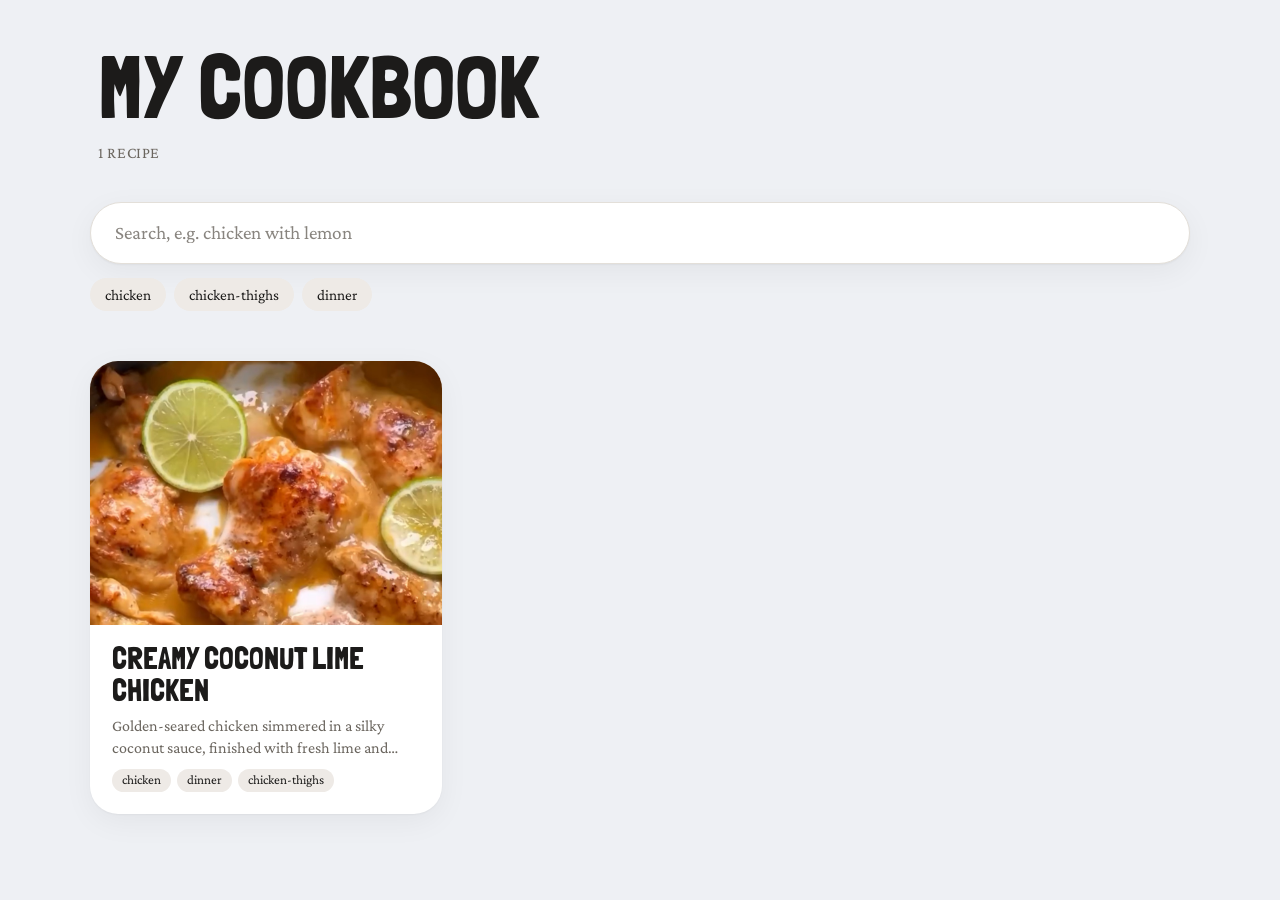
==== site/index.html @ effd90cf "First recipes" ====
<!doctype html>
<html lang="en">
<head>
<meta charset="utf-8">
<meta name="viewport" content="width=device-width, initial-scale=1">
<title>My Cookbook</title>
<meta name="description" content="Our collection of recipes">
<link rel="preconnect" href="https://fonts.googleapis.com">
<link rel="preconnect" href="https://fonts.gstatic.com" crossorigin>
<link href="https://fonts.googleapis.com/css2?family=Crimson+Pro:ital,wght@0,400;0,500;0,600;1,400&family=Londrina+Solid&display=swap" rel="stylesheet">
<style>
/* ---------- Tokens ---------- */
:root {
  --bg: #eef0f4;
  --card: #ffffff;
  --ink: #1c1b1a;
  --muted: #6b665f;
  --panel: #eeeae6;
  --line: #1c1b1a;
  --soft-line: #e3dfd9;
  --accent: #4f6b35;
  --accent-ink: #ffffff;
  --shadow: 0 1px 2px rgba(20, 20, 20, 0.04), 0 8px 30px rgba(20, 20, 20, 0.05);
  --display: "Londrina Solid", "Arial Narrow", Impact, sans-serif;
  --serif: "Crimson Pro", Georgia, "Times New Roman", serif;
}

@media (prefers-color-scheme: dark) {
  :root:not([data-theme="light"]) {
    --bg: #131415;
    --card: #1c1d1f;
    --ink: #efece7;
    --muted: #a39d94;
    --panel: #282623;
    --line: #efece7;
    --soft-line: #34322f;
    --accent: #9dbb7a;
    --accent-ink: #14160f;
    --shadow: 0 1px 2px rgba(0, 0, 0, 0.3), 0 8px 30px rgba(0, 0, 0, 0.25);
    color-scheme: dark;
  }
}

:root[data-theme="dark"] {
  --bg: #131415;
  --card: #1c1d1f;
  --ink: #efece7;
  --muted: #a39d94;
  --panel: #282623;
  --line: #efece7;
  --soft-line: #34322f;
  --accent: #9dbb7a;
  --accent-ink: #14160f;
  --shadow: 0 1px 2px rgba(0, 0, 0, 0.3), 0 8px 30px rgba(0, 0, 0, 0.25);
  color-scheme: dark;
}

/* ---------- Base ---------- */
*, *::before, *::after { box-sizing: border-box; }

html { -webkit-text-size-adjust: 100%; }

body {
  margin: 0;
  background: var(--bg);
  color: var(--ink);
  font-family: var(--serif);
  font-size: 1.125rem;
  line-height: 1.55;
  padding: 16px;
}

img { display: block; max-width: 100%; }
a { color: inherit; }
h1, h2, h3, p, ul, ol, figure { margin: 0; }
ul, ol { padding: 0; list-style: none; }

.wrap { max-width: 1100px; margin: 0 auto; }

.topnav {
  max-width: 1100px;
  margin: 0 auto 14px;
  padding: 0 4px;
  font-size: 1rem;
}
.topnav a {
  text-decoration: none;
  color: var(--muted);
  letter-spacing: 0.04em;
  text-transform: uppercase;
  font-size: 0.85rem;
}
.topnav a:hover { color: var(--ink); }

/* ---------- Recipe sheet ---------- */
.sheet {
  max-width: 1100px;
  margin: 0 auto;
  background: var(--card);
  border-radius: 36px;
  box-shadow: var(--shadow);
  padding: 44px 48px 52px;
}

.sheet-head {
  display: flex;
  justify-content: space-between;
  align-items: flex-start;
  gap: 24px 40px;
  margin-bottom: 34px;
}

.sheet-head h1 {
  font-family: var(--display);
  font-weight: 400;
  font-size: clamp(2.6rem, 7vw, 4.6rem);
  line-height: 0.98;
  text-transform: uppercase;
  letter-spacing: 0.01em;
  overflow-wrap: anywhere;
}

.sub {
  margin-top: 14px;
  max-width: 38em;
  text-transform: uppercase;
  letter-spacing: 0.03em;
  font-size: 1rem;
  line-height: 1.4;
}

.meta {
  display: flex;
  flex-direction: column;
  gap: 14px;
  padding-top: 8px;
  flex: none;
}
.meta li {
  display: flex;
  align-items: center;
  gap: 12px;
  font-size: 1.25rem;
  white-space: nowrap;
}
.meta svg { width: 30px; height: 30px; flex: none; }

.hero {
  border-radius: 28px;
  overflow: hidden;
  aspect-ratio: 16 / 9;
  background: var(--panel);
  margin-bottom: 38px;
}
.hero img { width: 100%; height: 100%; object-fit: cover; }

.cols {
  display: grid;
  grid-template-columns: minmax(0, 0.8fr) minmax(0, 1.2fr);
  gap: 0;
  align-items: stretch;
}

.ingredients {
  background: var(--panel);
  border-radius: 28px;
  padding: 30px 34px 34px;
  align-self: start;
}

.ingredients h2,
.directions h2 {
  font-family: var(--serif);
  font-weight: 500;
  font-size: 2rem;
  letter-spacing: 0.02em;
  text-transform: uppercase;
  text-align: center;
  margin-bottom: 22px;
}

.ingredients h3 {
  font-size: 0.95rem;
  letter-spacing: 0.08em;
  text-transform: uppercase;
  color: var(--muted);
  margin: 20px 0 8px;
}

.ingredients li {
  padding: 5px 0;
  font-size: 1.15rem;
  line-height: 1.4;
}

.directions {
  border-left: 1.5px solid var(--line);
  margin-left: 40px;
  padding: 30px 0 0 40px;
}

.directions ol {
  counter-reset: step;
  display: grid;
  gap: 12px;
}
.directions li {
  counter-increment: step;
  display: grid;
  grid-template-columns: 1.6em 1fr;
  font-size: 1.15rem;
  line-height: 1.6;
}
.directions li::before {
  content: counter(step) ".";
  font-variant-numeric: tabular-nums;
}

.notes {
  margin-top: 40px;
  padding-top: 26px;
  border-top: 1px solid var(--soft-line);
}
.notes h2 {
  font-size: 1rem;
  letter-spacing: 0.08em;
  text-transform: uppercase;
  color: var(--muted);
  margin-bottom: 8px;
  font-weight: 500;
}
.notes p + p { margin-top: 10px; }

.credit {
  margin-top: 34px;
  font-size: 0.95rem;
  color: var(--muted);
  font-style: italic;
}

/* ---------- Listing page ---------- */
.masthead { padding: 28px 8px 10px; }
.masthead h1 {
  font-family: var(--display);
  font-weight: 400;
  text-transform: uppercase;
  font-size: clamp(3rem, 9vw, 5.6rem);
  line-height: 0.95;
}
.masthead p {
  margin-top: 12px;
  text-transform: uppercase;
  letter-spacing: 0.04em;
  font-size: 1rem;
  color: var(--muted);
}

.searchbar { margin: 26px 0 14px; }
.searchbar input {
  width: 100%;
  font: inherit;
  font-size: 1.2rem;
  color: var(--ink);
  background: var(--card);
  border: 1.5px solid var(--soft-line);
  border-radius: 999px;
  padding: 15px 24px;
  box-shadow: var(--shadow);
  outline: none;
  -webkit-appearance: none;
  appearance: none;
}
.searchbar input::placeholder { color: var(--muted); opacity: 0.8; }
.searchbar input:focus { border-color: var(--accent); }

.tags { display: flex; flex-wrap: wrap; gap: 8px; margin: 0 0 8px; }
.tags button {
  font: inherit;
  font-size: 0.95rem;
  color: var(--ink);
  background: var(--panel);
  border: 1.5px solid transparent;
  border-radius: 999px;
  padding: 4px 14px;
  cursor: pointer;
}
.tags button[aria-pressed="true"] {
  background: var(--accent);
  color: var(--accent-ink);
}
.tags button:focus-visible { outline: 2px solid var(--accent); outline-offset: 2px; }

.status {
  min-height: 1.6em;
  margin: 10px 4px 14px;
  font-size: 1rem;
  color: var(--muted);
}

.grid {
  display: grid;
  grid-template-columns: repeat(auto-fill, minmax(260px, 1fr));
  gap: 22px;
}

.card {
  background: var(--card);
  border-radius: 28px;
  overflow: hidden;
  box-shadow: var(--shadow);
}
.card[hidden] { display: none; }
.card a {
  display: flex;
  flex-direction: column;
  height: 100%;
  text-decoration: none;
}
.card .thumb {
  aspect-ratio: 4 / 3;
  background: var(--panel);
  overflow: hidden;
  display: grid;
  place-items: center;
}
.card .thumb img { width: 100%; height: 100%; object-fit: cover; transition: transform 0.4s ease; }
.card a:hover .thumb img { transform: scale(1.03); }
.card .thumb .initial {
  font-family: var(--display);
  font-size: 4.5rem;
  color: var(--muted);
  opacity: 0.55;
}
.card .body { padding: 18px 22px 22px; }
.card h2 {
  font-family: var(--display);
  font-weight: 400;
  font-size: 1.9rem;
  line-height: 1.05;
  text-transform: uppercase;
}
.card .desc {
  margin-top: 8px;
  font-size: 1rem;
  line-height: 1.4;
  color: var(--muted);
  display: -webkit-box;
  -webkit-line-clamp: 2;
  -webkit-box-orient: vertical;
  overflow: hidden;
}
.card .facts {
  margin-top: 12px;
  display: flex;
  flex-wrap: wrap;
  gap: 4px 14px;
  font-size: 0.95rem;
}
.card .chips { margin-top: 10px; display: flex; flex-wrap: wrap; gap: 6px; }
.card .chips span {
  font-size: 0.82rem;
  background: var(--panel);
  border-radius: 999px;
  padding: 1px 10px;
}

.empty {
  text-align: center;
  color: var(--muted);
  padding: 50px 10px;
}
.empty[hidden] { display: none; }

footer.site {
  max-width: 1100px;
  margin: 36px auto 8px;
  text-align: center;
  font-size: 0.9rem;
  color: var(--muted);
}

/* ---------- Small screens ---------- */
@media (max-width: 760px) {
  body { padding: 16px; font-size: 1.06rem; }
  .sheet { border-radius: 28px; padding: 26px 20px 34px; }
  .sheet-head { flex-direction: column; gap: 18px; margin-bottom: 24px; }
  .meta { flex-direction: row; flex-wrap: wrap; gap: 8px 22px; padding-top: 0; }
  .meta li { font-size: 1.1rem; }
  .meta svg { width: 26px; height: 26px; }
  .hero { aspect-ratio: 4 / 3; border-radius: 22px; margin-bottom: 26px; }
  .cols { grid-template-columns: 1fr; gap: 30px; }
  .ingredients { border-radius: 22px; padding: 24px 22px 26px; }
  .directions { border-left: 0; margin-left: 0; padding: 0; }
  .ingredients h2, .directions h2 { font-size: 1.7rem; }
}

/* ---------- Print ---------- */
@media print {
  body { background: #fff; padding: 0; color: #000; }
  .topnav, footer.site { display: none; }
  .sheet { box-shadow: none; border-radius: 0; padding: 0; background: #fff; }
  .hero { aspect-ratio: 16 / 7; }
  .ingredients { background: #f1eeea; }
}

</style>
</head>
<body>
<div class="wrap" id="listview">
  <header class="masthead">
    <h1>My Cookbook</h1>
    <p>1 recipe</p>
  </header>
  <div class="searchbar">
    <input id="q" type="search" placeholder="Search, e.g. chicken with lemon" aria-label="Search recipes" autocomplete="off" enterkeyhint="search">
  </div>
  <div id="tags" class="tags" aria-label="Filter by tag"><button type="button" data-tag="chicken" aria-pressed="false">chicken</button><button type="button" data-tag="chicken-thighs" aria-pressed="false">chicken-thighs</button><button type="button" data-tag="dinner" aria-pressed="false">dinner</button></div>
  <p id="status" class="status" role="status" aria-live="polite"></p>
  <div id="grid" class="grid">
    <article class="card" data-slug="creamy-coconut-lime-chicken"><a href="recipes/creamy-coconut-lime-chicken.html"><div class="thumb"><img src="images/creamy-coconut-lime-chicken.jpg" alt="" loading="lazy" decoding="async"></div><div class="body"><h2>Creamy Coconut Lime Chicken</h2><p class="desc">Golden-seared chicken simmered in a silky coconut sauce, finished with fresh lime and coriander.</p><div class="chips"><span>chicken</span><span>dinner</span><span>chicken-thighs</span></div></div></a></article>
  </div>
  <p id="empty" class="empty" hidden>No recipe matches that search. Try fewer words.</p>
</div>

<script type="application/json" id="recipe-data">[{"slug": "creamy-coconut-lime-chicken", "title": "Creamy Coconut Lime Chicken", "description": "Golden-seared chicken simmered in a silky coconut sauce, finished with fresh lime and coriander.", "tags": ["chicken", "dinner", "chicken-thighs"], "ingredients": ["6–8 chicken thighs, or 4–5 breasts", "Paprika", "1 large shallot", "1 green chilli", "1 tbsp minced garlic", "1 tbsp minced ginger", "200 ml chicken stock", "400 ml coconut milk", "160 ml coconut cream", "1 tbsp dark soy sauce", "1 tbsp fish sauce", "Coriander", "Lime, zest and juice", "Olive oil, 1–2 tbsp", "Salt and pepper"], "steps": ["Heat 1–2 tbsp olive oil in a large pan. Add the chicken and season with salt, pepper and paprika. Cook on both sides until golden, then remove.", "Add the shallot and chilli and cook for 3–5 minutes over low heat. Stir through the ginger, garlic and lime zest and heat for 1–2 minutes.", "Pour in the stock, coconut milk and coconut cream. Keep a little cream back to top the chicken at the end.", "Mix in the soy sauce, return the chicken to the pan, cover and cook for 10–15 minutes over low heat, until the chicken is cooked through and the sauce has thickened.", "Serve with the fish sauce, lime juice, dollops of coconut cream, coriander and lime slices."]}]</script>
<script>
/* Cookbook search: understands plain sentences such as
   "I want to make a chicken recipe which has lemon".
   Filler words are dropped, the remaining words must all match
   (title, tags, ingredients or method). Words after "without / no / not"
   are excluded. Works the same for typed or spoken text. */
(function () {
  var data = JSON.parse(document.getElementById("recipe-data").textContent);
  var input = document.getElementById("q");
  var statusEl = document.getElementById("status");
  var grid = document.getElementById("grid");
  var emptyEl = document.getElementById("empty");
  var tagBox = document.getElementById("tags");

  var STOP = new Set((
    "a an the i me my we our you your want wanna need needs would like love " +
    "to make making made cook cooking cooked prepare preparing recipe recipes " +
    "dish dishes meal something anything any some that which who whose has have " +
    "having had contains containing contain using use uses include includes " +
    "including in on of for is are be it its this please can could show find " +
    "give let lets tonight today tell about what how"
  ).split(" "));
  var NEG = new Set(["without", "no", "not", "except", "excluding", "minus"]);
  var NEG_END = new Set(["with", "and", "but", "plus", "also"]);

  function norm(s) {
    return String(s)
      .toLowerCase()
      .normalize("NFD")
      .replace(/[̀-ͯ]/g, "")
      .replace(/[^\p{L}\p{N}\s]/gu, " ");
  }
  function words(s) {
    return norm(s).split(/\s+/).filter(Boolean);
  }
  function variants(t) {
    var v = [t];
    if (t.length > 3 && t.slice(-1) === "s") v.push(t.slice(0, -1));
    if (t.length > 4 && t.slice(-2) === "es") v.push(t.slice(0, -2));
    if (t.length > 4 && t.slice(-3) === "ies") v.push(t.slice(0, -3) + "y");
    return v;
  }

  // Pre-compute searchable words per recipe, grouped by importance.
  data.forEach(function (r) {
    r._f = [
      { w: 3, words: words(r.title + " " + r.tags.join(" ")) },
      { w: 2, words: words(r.ingredients.join(" ")) },
      { w: 1, words: words(r.description + " " + r.steps.join(" ")) },
    ];
  });

  function weightFor(r, token) {
    var vs = variants(token);
    var best = 0;
    r._f.forEach(function (f) {
      if (best >= f.w) return;
      for (var i = 0; i < f.words.length; i++) {
        for (var j = 0; j < vs.length; j++) {
          if (f.words[i].indexOf(vs[j]) === 0) { best = f.w; return; }
        }
      }
    });
    return best;
  }

  function parse(text) {
    var pos = [], neg = [], negating = false;
    words(text).forEach(function (t) {
      if (NEG.has(t)) { negating = true; return; }
      if (NEG_END.has(t)) { negating = false; return; }
      if (STOP.has(t) || t.length < 2) return;
      (negating ? neg : pos).push(t);
    });
    return { pos: pos, neg: neg };
  }

  var cards = {};
  Array.prototype.forEach.call(grid.children, function (el) {
    cards[el.getAttribute("data-slug")] = el;
  });

  var activeTags = [];

  function show(list) {
    var shown = {};
    list.forEach(function (r) {
      shown[r.slug] = true;
      cards[r.slug].hidden = false;
      grid.appendChild(cards[r.slug]);
    });
    data.forEach(function (r) {
      if (!shown[r.slug]) cards[r.slug].hidden = true;
    });
    emptyEl.hidden = list.length > 0;
  }

  function byTitle(a, b) { return a.title.localeCompare(b.title); }

  function run() {
    var q = parse(input.value);
    var pool = data.filter(function (r) {
      return activeTags.every(function (t) { return r.tags.indexOf(t) !== -1; });
    });

    if (!q.pos.length && !q.neg.length) {
      show(pool.slice().sort(byTitle));
      statusEl.textContent = activeTags.length
        ? pool.length + (pool.length === 1 ? " recipe" : " recipes")
        : "";
      return;
    }

    var scored = pool.map(function (r) {
      var matched = 0, score = 0;
      q.pos.forEach(function (t) {
        var w = weightFor(r, t);
        if (w) { matched++; score += w; }
      });
      var blocked = q.neg.some(function (t) { return weightFor(r, t) > 0; });
      return { r: r, matched: matched, score: score, blocked: blocked };
    }).filter(function (s) { return !s.blocked; });

    var label = q.pos.join(" + ") + (q.neg.length ? " (without " + q.neg.join(", ") + ")" : "");
    var full = scored.filter(function (s) { return s.matched === q.pos.length; });

    if (full.length || !q.pos.length) {
      full.sort(function (a, b) { return b.score - a.score || byTitle(a.r, b.r); });
      show(full.map(function (s) { return s.r; }));
      statusEl.textContent = full.length
        ? full.length + (full.length === 1 ? " recipe" : " recipes") + " with " + label
        : "";
      return;
    }

    var partial = scored.filter(function (s) { return s.matched > 0; });
    partial.sort(function (a, b) { return b.matched - a.matched || b.score - a.score || byTitle(a.r, b.r); });
    show(partial.map(function (s) { return s.r; }));
    statusEl.textContent = partial.length
      ? "Nothing has all of " + label + ". Closest matches:"
      : "";
  }

  // Tag chips
  tagBox.addEventListener("click", function (e) {
    var b = e.target.closest("button");
    if (!b) return;
    var t = b.getAttribute("data-tag");
    var i = activeTags.indexOf(t);
    if (i === -1) activeTags.push(t); else activeTags.splice(i, 1);
    b.setAttribute("aria-pressed", i === -1 ? "true" : "false");
    run();
  });

  input.addEventListener("input", run);

  // ?q=chicken+lemon opens the page with a search already applied
  // (handy later for voice assistants or shortcuts).
  try {
    var preset = new URLSearchParams(location.search).get("q");
    if (preset) input.value = preset;
  } catch (err) { /* ignore */ }
  run();
})();

</script>
</body>
</html>
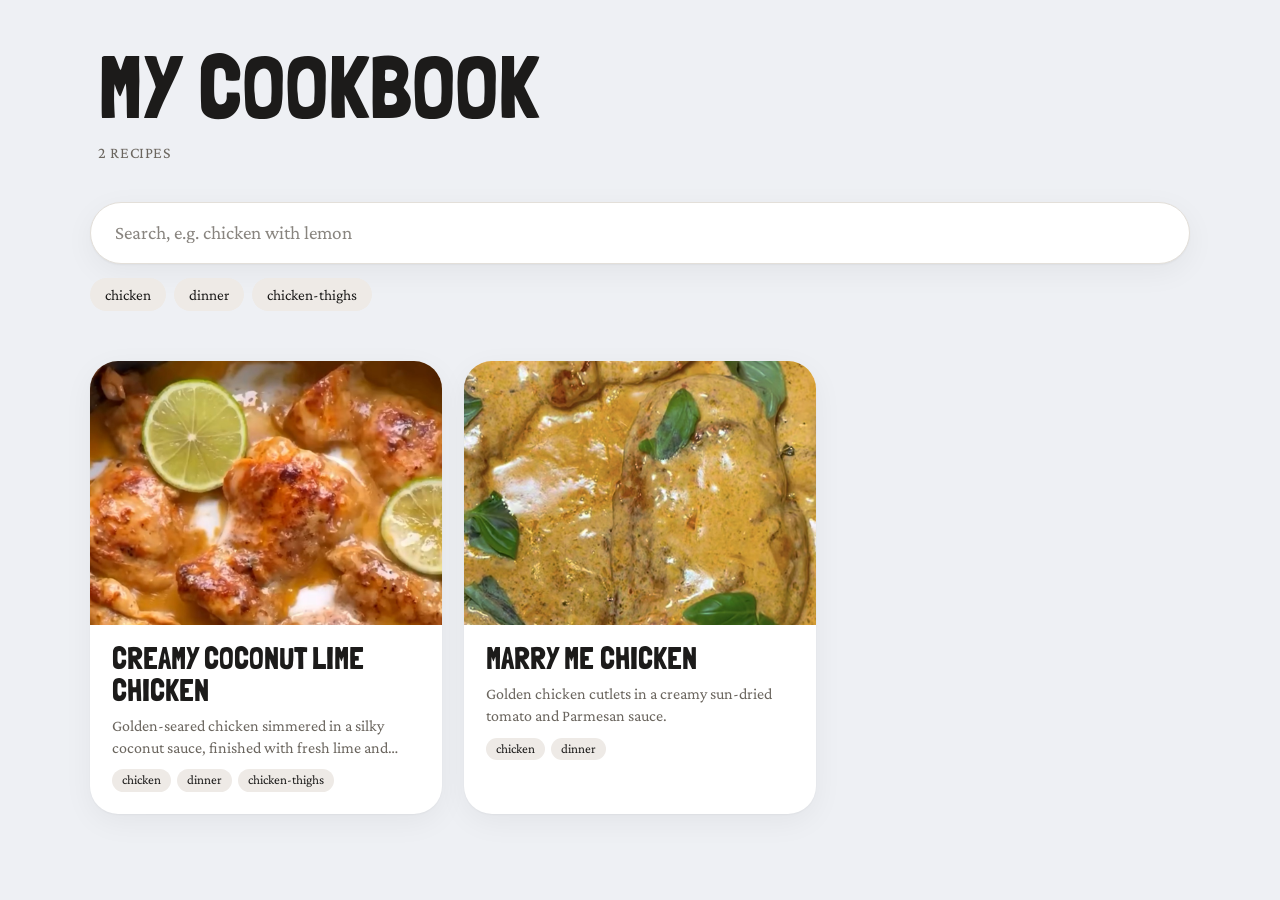
==== commit 1b025673: "Add Marry Me chicken" ====
--- a/site/index.html
+++ b/site/index.html
@@ -409,20 +409,20 @@
 <div class="wrap" id="listview">
   <header class="masthead">
     <h1>My Cookbook</h1>
-    <p>1 recipe</p>
+    <p>2 recipes</p>
   </header>
   <div class="searchbar">
     <input id="q" type="search" placeholder="Search, e.g. chicken with lemon" aria-label="Search recipes" autocomplete="off" enterkeyhint="search">
   </div>
-  <div id="tags" class="tags" aria-label="Filter by tag"><button type="button" data-tag="chicken" aria-pressed="false">chicken</button><button type="button" data-tag="chicken-thighs" aria-pressed="false">chicken-thighs</button><button type="button" data-tag="dinner" aria-pressed="false">dinner</button></div>
+  <div id="tags" class="tags" aria-label="Filter by tag"><button type="button" data-tag="chicken" aria-pressed="false">chicken</button><button type="button" data-tag="dinner" aria-pressed="false">dinner</button><button type="button" data-tag="chicken-thighs" aria-pressed="false">chicken-thighs</button></div>
   <p id="status" class="status" role="status" aria-live="polite"></p>
   <div id="grid" class="grid">
-    <article class="card" data-slug="creamy-coconut-lime-chicken"><a href="recipes/creamy-coconut-lime-chicken.html"><div class="thumb"><img src="images/creamy-coconut-lime-chicken.jpg" alt="" loading="lazy" decoding="async"></div><div class="body"><h2>Creamy Coconut Lime Chicken</h2><p class="desc">Golden-seared chicken simmered in a silky coconut sauce, finished with fresh lime and coriander.</p><div class="chips"><span>chicken</span><span>dinner</span><span>chicken-thighs</span></div></div></a></article>
+    <article class="card" data-slug="creamy-coconut-lime-chicken"><a href="recipes/creamy-coconut-lime-chicken.html"><div class="thumb"><img src="images/creamy-coconut-lime-chicken.jpg" alt="" loading="lazy" decoding="async"></div><div class="body"><h2>Creamy Coconut Lime Chicken</h2><p class="desc">Golden-seared chicken simmered in a silky coconut sauce, finished with fresh lime and coriander.</p><div class="chips"><span>chicken</span><span>dinner</span><span>chicken-thighs</span></div></div></a></article><article class="card" data-slug="marry-me-chicken"><a href="recipes/marry-me-chicken.html"><div class="thumb"><img src="images/marry-me-chicken.jpg" alt="" loading="lazy" decoding="async"></div><div class="body"><h2>Marry Me Chicken</h2><p class="desc">Golden chicken cutlets in a creamy sun-dried tomato and Parmesan sauce.</p><div class="chips"><span>chicken</span><span>dinner</span></div></div></a></article>
   </div>
   <p id="empty" class="empty" hidden>No recipe matches that search. Try fewer words.</p>
 </div>
 
-<script type="application/json" id="recipe-data">[{"slug": "creamy-coconut-lime-chicken", "title": "Creamy Coconut Lime Chicken", "description": "Golden-seared chicken simmered in a silky coconut sauce, finished with fresh lime and coriander.", "tags": ["chicken", "dinner", "chicken-thighs"], "ingredients": ["6–8 chicken thighs, or 4–5 breasts", "Paprika", "1 large shallot", "1 green chilli", "1 tbsp minced garlic", "1 tbsp minced ginger", "200 ml chicken stock", "400 ml coconut milk", "160 ml coconut cream", "1 tbsp dark soy sauce", "1 tbsp fish sauce", "Coriander", "Lime, zest and juice", "Olive oil, 1–2 tbsp", "Salt and pepper"], "steps": ["Heat 1–2 tbsp olive oil in a large pan. Add the chicken and season with salt, pepper and paprika. Cook on both sides until golden, then remove.", "Add the shallot and chilli and cook for 3–5 minutes over low heat. Stir through the ginger, garlic and lime zest and heat for 1–2 minutes.", "Pour in the stock, coconut milk and coconut cream. Keep a little cream back to top the chicken at the end.", "Mix in the soy sauce, return the chicken to the pan, cover and cook for 10–15 minutes over low heat, until the chicken is cooked through and the sauce has thickened.", "Serve with the fish sauce, lime juice, dollops of coconut cream, coriander and lime slices."]}]</script>
+<script type="application/json" id="recipe-data">[{"slug": "creamy-coconut-lime-chicken", "title": "Creamy Coconut Lime Chicken", "description": "Golden-seared chicken simmered in a silky coconut sauce, finished with fresh lime and coriander.", "tags": ["chicken", "dinner", "chicken-thighs"], "ingredients": ["6–8 chicken thighs, or 4–5 breasts", "Paprika", "1 large shallot", "1 green chilli", "1 tbsp minced garlic", "1 tbsp minced ginger", "200 ml chicken stock", "400 ml coconut milk", "160 ml coconut cream", "1 tbsp dark soy sauce", "1 tbsp fish sauce", "Coriander", "Lime, zest and juice", "Olive oil, 1–2 tbsp", "Salt and pepper"], "steps": ["Heat 1–2 tbsp olive oil in a large pan. Add the chicken and season with salt, pepper and paprika. Cook on both sides until golden, then remove.", "Add the shallot and chilli and cook for 3–5 minutes over low heat. Stir through the ginger, garlic and lime zest and heat for 1–2 minutes.", "Pour in the stock, coconut milk and coconut cream. Keep a little cream back to top the chicken at the end.", "Mix in the soy sauce, return the chicken to the pan, cover and cook for 10–15 minutes over low heat, until the chicken is cooked through and the sauce has thickened.", "Serve with the fish sauce, lime juice, dollops of coconut cream, coriander and lime slices."]}, {"slug": "marry-me-chicken", "title": "Marry Me Chicken", "description": "Golden chicken cutlets in a creamy sun-dried tomato and Parmesan sauce.", "tags": ["chicken", "dinner"], "ingredients": ["3 large boneless, skinless chicken breasts, or 6 chicken cutlets (about 2½ pounds total), patted dry", "Kosher salt (such as Diamond Crystal) and black pepper", "¼ cup all-purpose flour", "3 tablespoons extra-virgin olive oil, plus more as needed", "3 tablespoons unsalted butter", "3 garlic cloves, chopped", "1 tablespoon tomato paste", "1 teaspoon dried oregano", "Red-pepper flakes, to taste", "1 cup low-sodium chicken stock", "½ to ¾ cup heavy cream", "½ cup (1½ ounces) grated Parmesan", "⅓ cup sliced sun-dried tomatoes, packed in oil", "½ tablespoon chicken bouillon (optional, this is my modification)", "Fresh basil, for serving"], "steps": ["Slice each chicken breast in half horizontally.", "Season both sides of the chicken with salt and pepper.", "Coat the chicken with flour and shake off the excess. Transfer the chicken to a plate.", "Heat the oil in a large pan over medium-high. Once hot, reduce the heat to medium and add the butter.", "As soon as it melts, add the chicken and cook until golden, about 5 minutes each side. Flip the chicken and cook the other side until golden, 4–5 minutes. Do this in batches, adding more oil if needed. Transfer the cutlets to a plate.", "Reduce the heat to low, add the garlic and cook until fragrant, 1 to 2 minutes. Add the tomato paste, stirring until the color deepens, about 2 minutes. Add the oregano and red-pepper flakes, to taste.", "Increase the heat to medium, add the stock and bring to a simmer, scraping up any bits from the bottom of the pan, about 5 minutes.", "Add the cream, stirring, until it thickens slightly, about 3 minutes.", "Watch the cream closely, reducing the heat if necessary, to maintain a gentle simmer. Stir in the Parmesan and the sun-dried tomatoes. Add more cream, if you like, and season the sauce. This is where I like to add the chicken bouillon. It is optional, but it really adds a lot more flavor.", "Place the chicken back in the pan to warm through, about 4 minutes. Remove from the heat and scatter basil on top. Serve with your favorite sides."]}]</script>
 <script>
 /* Cookbook search: understands plain sentences such as
    "I want to make a chicken recipe which has lemon".
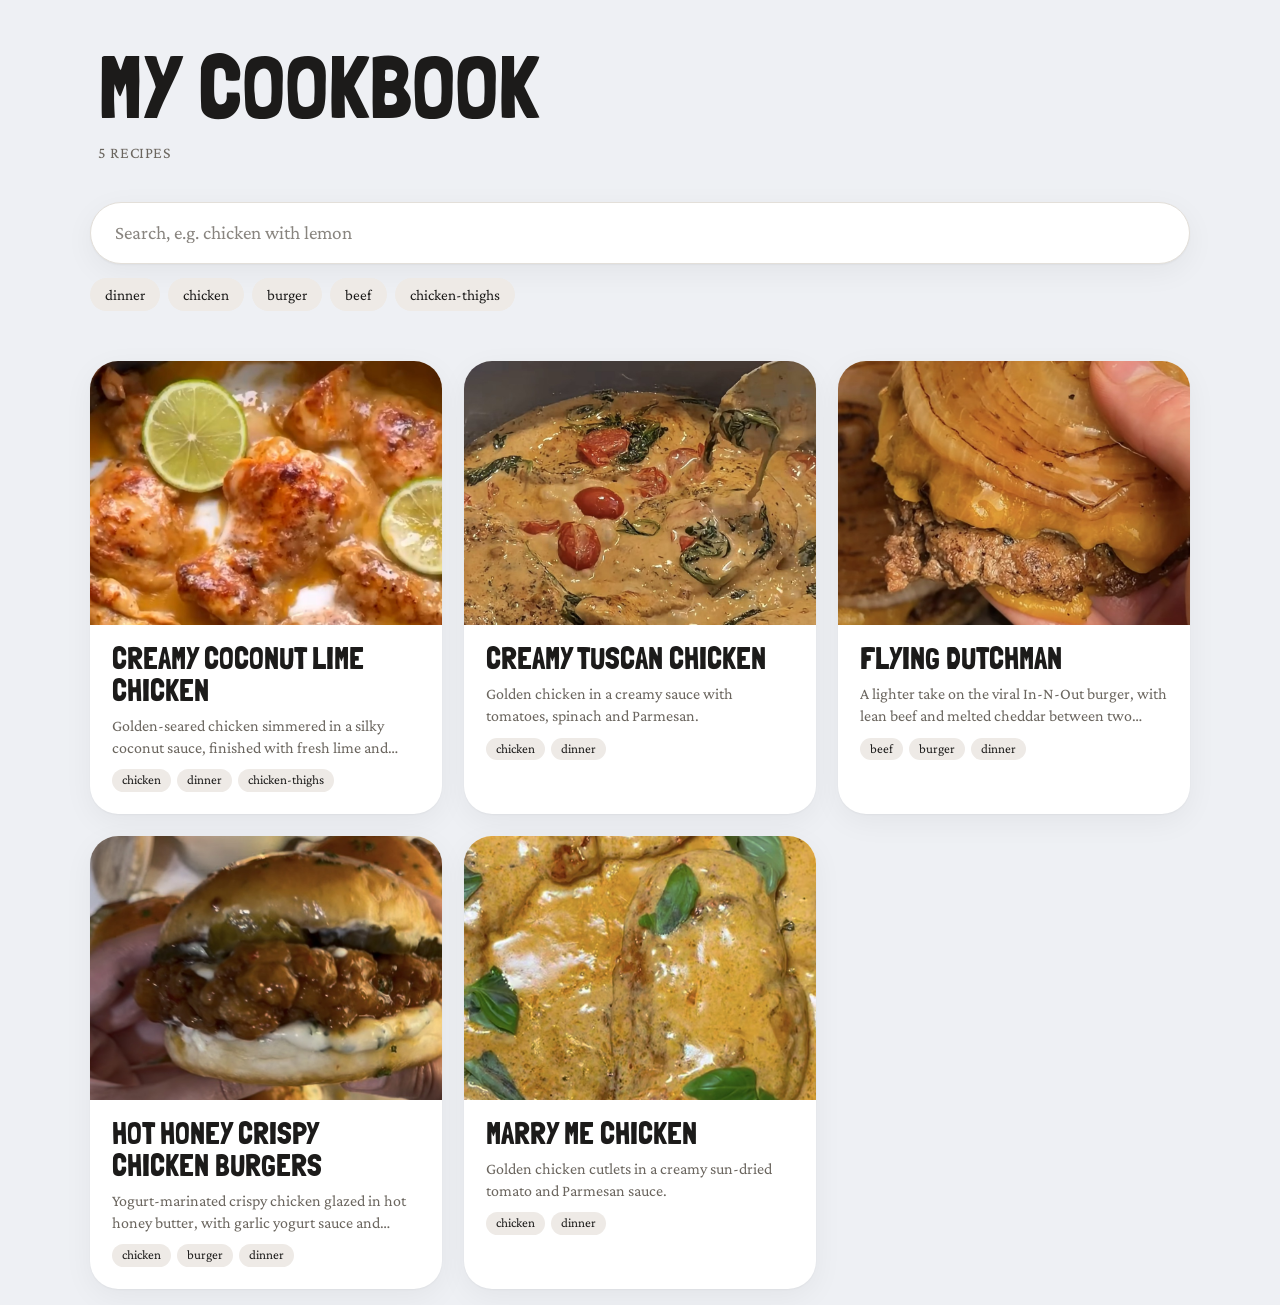
==== commit 4921ea94: "Add links" ====
--- a/site/index.html
+++ b/site/index.html
@@ -144,6 +144,17 @@
   white-space: nowrap;
 }
 .meta svg { width: 30px; height: 30px; flex: none; }
+.meta a.watch {
+  display: flex;
+  align-items: center;
+  gap: 12px;
+  color: inherit;
+  text-decoration: underline;
+  text-decoration-thickness: 1px;
+  text-underline-offset: 5px;
+}
+.meta a.watch:hover { color: var(--accent); }
+.meta a.watch:focus-visible { outline: 2px solid var(--accent); outline-offset: 4px; border-radius: 4px; }
 
 .hero {
   border-radius: 28px;
@@ -409,20 +420,20 @@
 <div class="wrap" id="listview">
   <header class="masthead">
     <h1>My Cookbook</h1>
-    <p>2 recipes</p>
+    <p>5 recipes</p>
   </header>
   <div class="searchbar">
     <input id="q" type="search" placeholder="Search, e.g. chicken with lemon" aria-label="Search recipes" autocomplete="off" enterkeyhint="search">
   </div>
-  <div id="tags" class="tags" aria-label="Filter by tag"><button type="button" data-tag="chicken" aria-pressed="false">chicken</button><button type="button" data-tag="dinner" aria-pressed="false">dinner</button><button type="button" data-tag="chicken-thighs" aria-pressed="false">chicken-thighs</button></div>
+  <div id="tags" class="tags" aria-label="Filter by tag"><button type="button" data-tag="dinner" aria-pressed="false">dinner</button><button type="button" data-tag="chicken" aria-pressed="false">chicken</button><button type="button" data-tag="burger" aria-pressed="false">burger</button><button type="button" data-tag="beef" aria-pressed="false">beef</button><button type="button" data-tag="chicken-thighs" aria-pressed="false">chicken-thighs</button></div>
   <p id="status" class="status" role="status" aria-live="polite"></p>
   <div id="grid" class="grid">
-    <article class="card" data-slug="creamy-coconut-lime-chicken"><a href="recipes/creamy-coconut-lime-chicken.html"><div class="thumb"><img src="images/creamy-coconut-lime-chicken.jpg" alt="" loading="lazy" decoding="async"></div><div class="body"><h2>Creamy Coconut Lime Chicken</h2><p class="desc">Golden-seared chicken simmered in a silky coconut sauce, finished with fresh lime and coriander.</p><div class="chips"><span>chicken</span><span>dinner</span><span>chicken-thighs</span></div></div></a></article><article class="card" data-slug="marry-me-chicken"><a href="recipes/marry-me-chicken.html"><div class="thumb"><img src="images/marry-me-chicken.jpg" alt="" loading="lazy" decoding="async"></div><div class="body"><h2>Marry Me Chicken</h2><p class="desc">Golden chicken cutlets in a creamy sun-dried tomato and Parmesan sauce.</p><div class="chips"><span>chicken</span><span>dinner</span></div></div></a></article>
+    <article class="card" data-slug="creamy-coconut-lime-chicken"><a href="recipes/creamy-coconut-lime-chicken.html"><div class="thumb"><img src="images/creamy-coconut-lime-chicken.jpg" alt="" loading="lazy" decoding="async"></div><div class="body"><h2>Creamy Coconut Lime Chicken</h2><p class="desc">Golden-seared chicken simmered in a silky coconut sauce, finished with fresh lime and coriander.</p><div class="chips"><span>chicken</span><span>dinner</span><span>chicken-thighs</span></div></div></a></article><article class="card" data-slug="creamy-tuscan-chicken"><a href="recipes/creamy-tuscan-chicken.html"><div class="thumb"><img src="images/creamy-tuscan-chicken.jpg" alt="" loading="lazy" decoding="async"></div><div class="body"><h2>Creamy Tuscan Chicken</h2><p class="desc">Golden chicken in a creamy sauce with tomatoes, spinach and Parmesan.</p><div class="chips"><span>chicken</span><span>dinner</span></div></div></a></article><article class="card" data-slug="flying-dutchman"><a href="recipes/flying-dutchman.html"><div class="thumb"><img src="images/flying-dutchman.jpg" alt="" loading="lazy" decoding="async"></div><div class="body"><h2>Flying Dutchman</h2><p class="desc">A lighter take on the viral In-N-Out burger, with lean beef and melted cheddar between two grilled onion slices instead of a bun.</p><div class="chips"><span>beef</span><span>burger</span><span>dinner</span></div></div></a></article><article class="card" data-slug="hot-honey-crispy-chicken-burgers"><a href="recipes/hot-honey-crispy-chicken-burgers.html"><div class="thumb"><img src="images/hot-honey-crispy-chicken-burgers.jpg" alt="" loading="lazy" decoding="async"></div><div class="body"><h2>Hot Honey Crispy Chicken Burgers</h2><p class="desc">Yogurt-marinated crispy chicken glazed in hot honey butter, with garlic yogurt sauce and pickles.</p><div class="chips"><span>chicken</span><span>burger</span><span>dinner</span></div></div></a></article><article class="card" data-slug="marry-me-chicken"><a href="recipes/marry-me-chicken.html"><div class="thumb"><img src="images/marry-me-chicken.jpg" alt="" loading="lazy" decoding="async"></div><div class="body"><h2>Marry Me Chicken</h2><p class="desc">Golden chicken cutlets in a creamy sun-dried tomato and Parmesan sauce.</p><div class="chips"><span>chicken</span><span>dinner</span></div></div></a></article>
   </div>
   <p id="empty" class="empty" hidden>No recipe matches that search. Try fewer words.</p>
 </div>
 
-<script type="application/json" id="recipe-data">[{"slug": "creamy-coconut-lime-chicken", "title": "Creamy Coconut Lime Chicken", "description": "Golden-seared chicken simmered in a silky coconut sauce, finished with fresh lime and coriander.", "tags": ["chicken", "dinner", "chicken-thighs"], "ingredients": ["6–8 chicken thighs, or 4–5 breasts", "Paprika", "1 large shallot", "1 green chilli", "1 tbsp minced garlic", "1 tbsp minced ginger", "200 ml chicken stock", "400 ml coconut milk", "160 ml coconut cream", "1 tbsp dark soy sauce", "1 tbsp fish sauce", "Coriander", "Lime, zest and juice", "Olive oil, 1–2 tbsp", "Salt and pepper"], "steps": ["Heat 1–2 tbsp olive oil in a large pan. Add the chicken and season with salt, pepper and paprika. Cook on both sides until golden, then remove.", "Add the shallot and chilli and cook for 3–5 minutes over low heat. Stir through the ginger, garlic and lime zest and heat for 1–2 minutes.", "Pour in the stock, coconut milk and coconut cream. Keep a little cream back to top the chicken at the end.", "Mix in the soy sauce, return the chicken to the pan, cover and cook for 10–15 minutes over low heat, until the chicken is cooked through and the sauce has thickened.", "Serve with the fish sauce, lime juice, dollops of coconut cream, coriander and lime slices."]}, {"slug": "marry-me-chicken", "title": "Marry Me Chicken", "description": "Golden chicken cutlets in a creamy sun-dried tomato and Parmesan sauce.", "tags": ["chicken", "dinner"], "ingredients": ["3 large boneless, skinless chicken breasts, or 6 chicken cutlets (about 2½ pounds total), patted dry", "Kosher salt (such as Diamond Crystal) and black pepper", "¼ cup all-purpose flour", "3 tablespoons extra-virgin olive oil, plus more as needed", "3 tablespoons unsalted butter", "3 garlic cloves, chopped", "1 tablespoon tomato paste", "1 teaspoon dried oregano", "Red-pepper flakes, to taste", "1 cup low-sodium chicken stock", "½ to ¾ cup heavy cream", "½ cup (1½ ounces) grated Parmesan", "⅓ cup sliced sun-dried tomatoes, packed in oil", "½ tablespoon chicken bouillon (optional, this is my modification)", "Fresh basil, for serving"], "steps": ["Slice each chicken breast in half horizontally.", "Season both sides of the chicken with salt and pepper.", "Coat the chicken with flour and shake off the excess. Transfer the chicken to a plate.", "Heat the oil in a large pan over medium-high. Once hot, reduce the heat to medium and add the butter.", "As soon as it melts, add the chicken and cook until golden, about 5 minutes each side. Flip the chicken and cook the other side until golden, 4–5 minutes. Do this in batches, adding more oil if needed. Transfer the cutlets to a plate.", "Reduce the heat to low, add the garlic and cook until fragrant, 1 to 2 minutes. Add the tomato paste, stirring until the color deepens, about 2 minutes. Add the oregano and red-pepper flakes, to taste.", "Increase the heat to medium, add the stock and bring to a simmer, scraping up any bits from the bottom of the pan, about 5 minutes.", "Add the cream, stirring, until it thickens slightly, about 3 minutes.", "Watch the cream closely, reducing the heat if necessary, to maintain a gentle simmer. Stir in the Parmesan and the sun-dried tomatoes. Add more cream, if you like, and season the sauce. This is where I like to add the chicken bouillon. It is optional, but it really adds a lot more flavor.", "Place the chicken back in the pan to warm through, about 4 minutes. Remove from the heat and scatter basil on top. Serve with your favorite sides."]}]</script>
+<script type="application/json" id="recipe-data">[{"slug": "creamy-coconut-lime-chicken", "title": "Creamy Coconut Lime Chicken", "description": "Golden-seared chicken simmered in a silky coconut sauce, finished with fresh lime and coriander.", "tags": ["chicken", "dinner", "chicken-thighs"], "ingredients": ["6–8 chicken thighs, or 4–5 breasts", "Paprika", "1 large shallot", "1 green chilli", "1 tbsp minced garlic", "1 tbsp minced ginger", "200 ml chicken stock", "400 ml coconut milk", "160 ml coconut cream", "1 tbsp dark soy sauce", "1 tbsp fish sauce", "Coriander", "Lime, zest and juice", "Olive oil, 1–2 tbsp", "Salt and pepper"], "steps": ["Heat 1–2 tbsp olive oil in a large pan. Add the chicken and season with salt, pepper and paprika. Cook on both sides until golden, then remove.", "Add the shallot and chilli and cook for 3–5 minutes over low heat. Stir through the ginger, garlic and lime zest and heat for 1–2 minutes.", "Pour in the stock, coconut milk and coconut cream. Keep a little cream back to top the chicken at the end.", "Mix in the soy sauce, return the chicken to the pan, cover and cook for 10–15 minutes over low heat, until the chicken is cooked through and the sauce has thickened.", "Serve with the fish sauce, lime juice, dollops of coconut cream, coriander and lime slices."]}, {"slug": "creamy-tuscan-chicken", "title": "Creamy Tuscan Chicken", "description": "Golden chicken in a creamy sauce with tomatoes, spinach and Parmesan.", "tags": ["chicken", "dinner"], "ingredients": ["3 chicken breasts, sliced in half", "Salt and pepper", "½ tsp smoked paprika", "1 tsp garlic powder", "1 tbsp Italian seasoning", "1 tsp dried parsley", "½ tsp chili flakes (optional)", "1 tbsp butter", "½ onion, diced", "3 garlic cloves, minced", "1 cup grape tomatoes, halved", "2 cups spinach", "1 cup heavy cream", "¼ cup Parmesan", "Salt and pepper", "Fresh parsley"], "steps": ["Season and cook the chicken until golden; set aside.", "Sauté the onion and garlic in butter.", "Add the tomatoes, then the spinach.", "Stir in the heavy cream and Parmesan until creamy.", "Season with salt and pepper, return the chicken to the pan, simmer for 2–3 minutes, garnish with parsley, and enjoy!"]}, {"slug": "flying-dutchman", "title": "Flying Dutchman", "description": "A lighter take on the viral In-N-Out burger, with lean beef and melted cheddar between two grilled onion slices instead of a bun.", "tags": ["beef", "burger", "dinner"], "ingredients": ["1 lb 93% lean ground beef", "3 large white or yellow onions (you may need extra to get enough thick middle slices)", "Low fat cheddar cheese slices", "Butter for frying (lighter than oil)", "Salt and pepper", "½ cup light mayo", "2 tbsp ketchup", "1–2 tbsp mustard", "Finely diced pickles", "1–2 tbsp pickle juice, depending on how thick you want it"], "steps": ["Cut thick rounds from the middle of your onions to make your onion buns.", "Form your beef into balls, season, and place on a hot skillet. Press flat and add salt and pepper. Let it cook until it looks almost cooked all the way through, then flip.", "Add American cheese and let it melt.", "Fry your onion slices in butter until golden and tender.", "Sandwich your cheesy burger patties between the onion slices, add your light burger sauce, and dig in!"]}, {"slug": "hot-honey-crispy-chicken-burgers", "title": "Hot Honey Crispy Chicken Burgers", "description": "Yogurt-marinated crispy chicken glazed in hot honey butter, with garlic yogurt sauce and pickles.", "tags": ["chicken", "burger", "dinner"], "ingredients": ["500 g chicken, cut into thin burger-sized pieces", "200 g Greek yogurt", "1 tbsp white vinegar", "2 tbsp hot sauce (optional)", "1 egg", "1 tbsp paprika", "1 tsp black pepper", "1 tbsp garlic powder", "1 tsp onion powder", "Pinch of salt", "1 cup chickpea flour", "1 cup cornflour", "Same seasonings as the chicken", "150 g Greek yogurt", "2 tbsp water", "1 tsp garlic powder", "½ tsp onion powder", "½ tsp black pepper", "Pinch of salt", "1 tbsp freshly chopped parsley", "Squeeze of lemon juice", "6–7 tbsp butter", "1 tbsp oil", "2 tbsp hot sauce (optional)", "3 tbsp honey", "4 burger buns (or sourdough bread)", "Pickles", "2 onions"], "steps": ["Marinate: Mix the Greek yogurt, vinegar, hot sauce, egg and chicken seasonings. Add the chicken and marinate for 30–40 minutes.", "Coat: Mix the chickpea flour, cornflour and seasonings. Coat each chicken piece in the flour mixture, dip back into the marinade, then coat in the flour again.", "Fry: Deep-fry (or shallow-fry) immediately in hot oil until golden, crispy and cooked through.", "Hot honey glaze: Melt the butter with the oil, then mix in the hot sauce and honey. Reserve some for the buns and coat the crispy chicken with the rest.", "Sauce: Mix all the sauce ingredients until smooth.", "Assemble: Spread garlic yogurt sauce on the buns, add the crispy chicken and pickles, then close the burgers. Brush the tops with the reserved hot honey glaze and serve with extra sauce. Fry onion rings as decoration."]}, {"slug": "marry-me-chicken", "title": "Marry Me Chicken", "description": "Golden chicken cutlets in a creamy sun-dried tomato and Parmesan sauce.", "tags": ["chicken", "dinner"], "ingredients": ["3 large boneless, skinless chicken breasts, or 6 chicken cutlets (about 2½ pounds total), patted dry", "Kosher salt (such as Diamond Crystal) and black pepper", "¼ cup all-purpose flour", "3 tablespoons extra-virgin olive oil, plus more as needed", "3 tablespoons unsalted butter", "3 garlic cloves, chopped", "1 tablespoon tomato paste", "1 teaspoon dried oregano", "Red-pepper flakes, to taste", "1 cup low-sodium chicken stock", "½ to ¾ cup heavy cream", "½ cup (1½ ounces) grated Parmesan", "⅓ cup sliced sun-dried tomatoes, packed in oil", "½ tablespoon chicken bouillon (optional, this is my modification)", "Fresh basil, for serving"], "steps": ["Slice each chicken breast in half horizontally.", "Season both sides of the chicken with salt and pepper.", "Coat the chicken with flour and shake off the excess. Transfer the chicken to a plate.", "Heat the oil in a large pan over medium-high. Once hot, reduce the heat to medium and add the butter.", "As soon as it melts, add the chicken and cook until golden, about 5 minutes each side. Flip the chicken and cook the other side until golden, 4–5 minutes. Do this in batches, adding more oil if needed. Transfer the cutlets to a plate.", "Reduce the heat to low, add the garlic and cook until fragrant, 1 to 2 minutes. Add the tomato paste, stirring until the color deepens, about 2 minutes. Add the oregano and red-pepper flakes, to taste.", "Increase the heat to medium, add the stock and bring to a simmer, scraping up any bits from the bottom of the pan, about 5 minutes.", "Add the cream, stirring, until it thickens slightly, about 3 minutes.", "Watch the cream closely, reducing the heat if necessary, to maintain a gentle simmer. Stir in the Parmesan and the sun-dried tomatoes. Add more cream, if you like, and season the sauce. This is where I like to add the chicken bouillon. It is optional, but it really adds a lot more flavor.", "Place the chicken back in the pan to warm through, about 4 minutes. Remove from the heat and scatter basil on top. Serve with your favorite sides."]}]</script>
 <script>
 /* Cookbook search: understands plain sentences such as
    "I want to make a chicken recipe which has lemon".
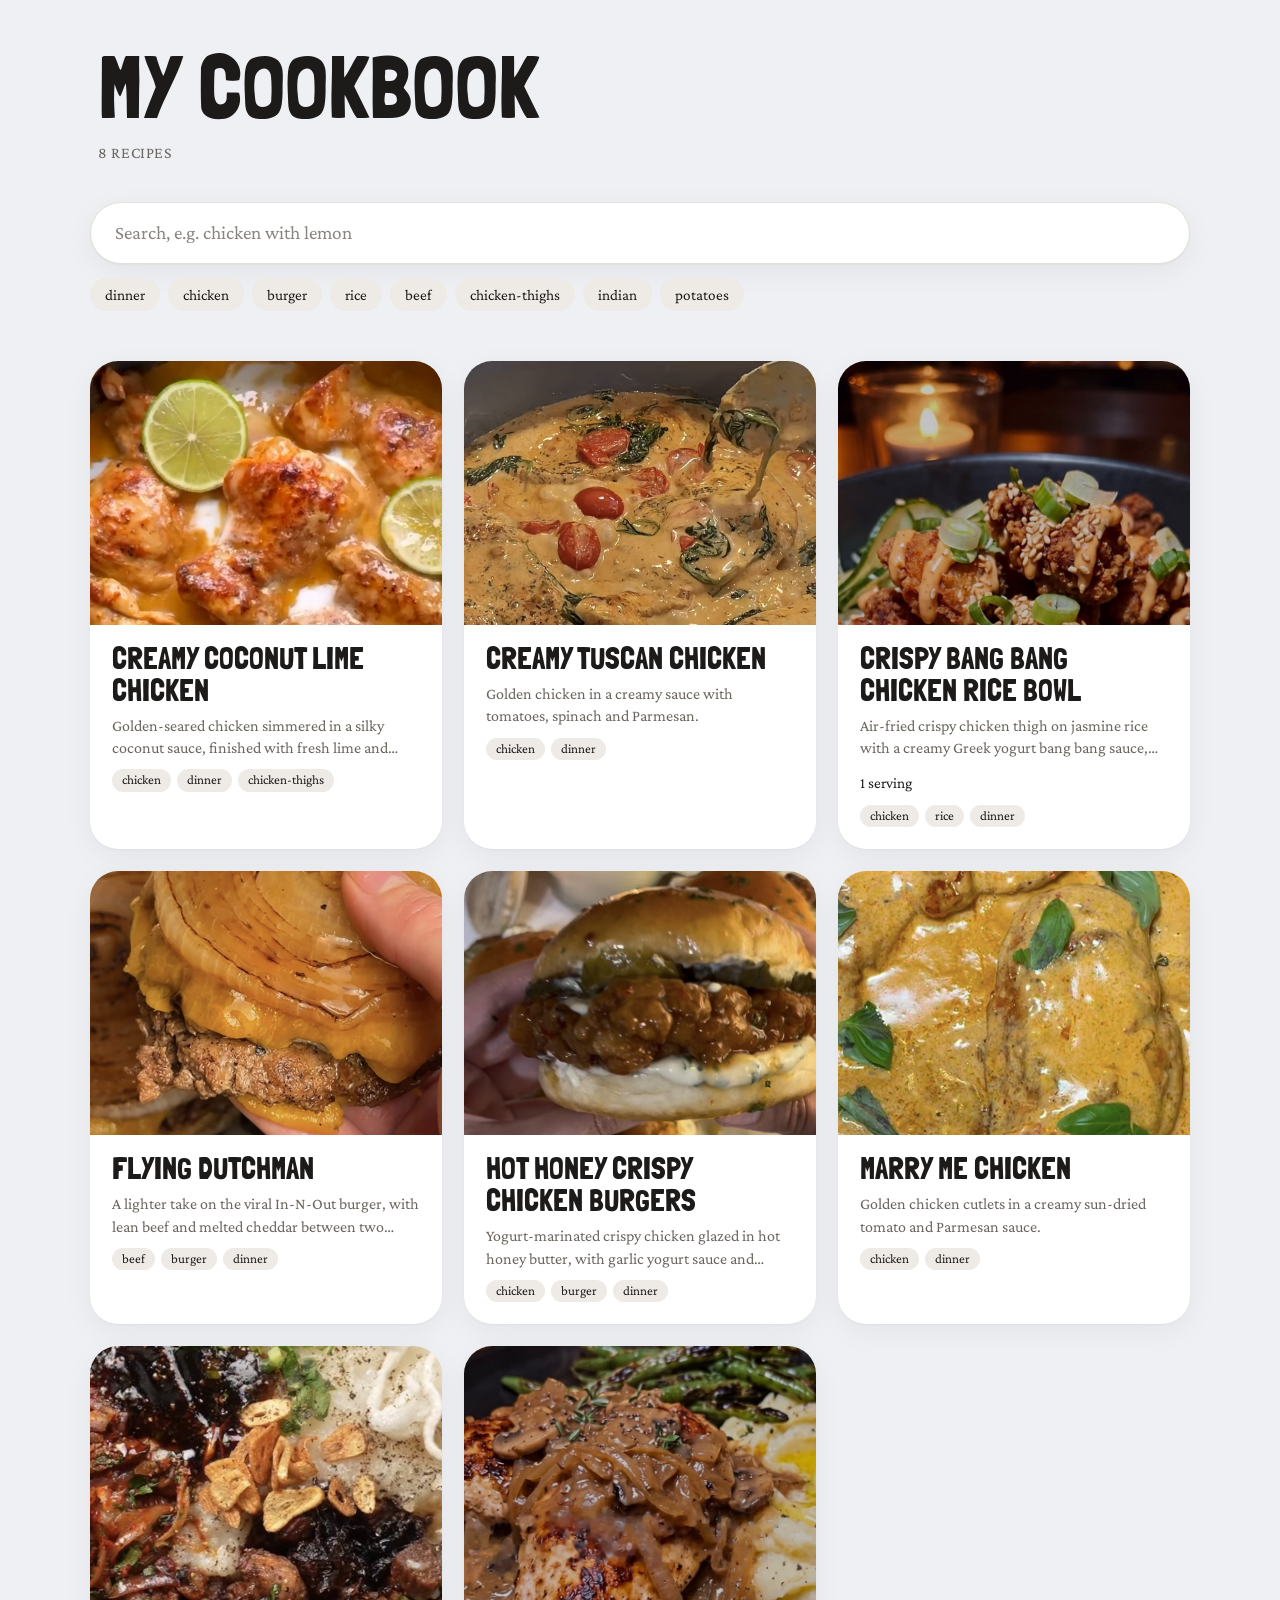
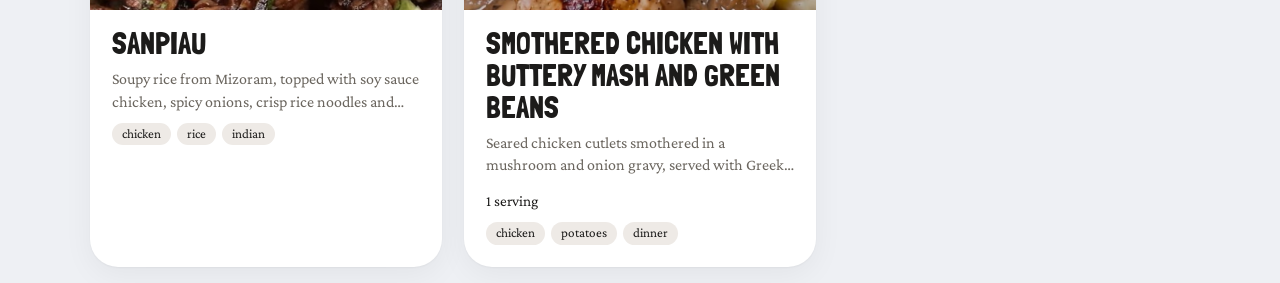
==== commit bb5ab83f: "Add Smothered Chicken, Bang Bang bowl and Sanpiau" ====
--- a/site/index.html
+++ b/site/index.html
@@ -420,20 +420,20 @@
 <div class="wrap" id="listview">
   <header class="masthead">
     <h1>My Cookbook</h1>
-    <p>5 recipes</p>
+    <p>8 recipes</p>
   </header>
   <div class="searchbar">
     <input id="q" type="search" placeholder="Search, e.g. chicken with lemon" aria-label="Search recipes" autocomplete="off" enterkeyhint="search">
   </div>
-  <div id="tags" class="tags" aria-label="Filter by tag"><button type="button" data-tag="dinner" aria-pressed="false">dinner</button><button type="button" data-tag="chicken" aria-pressed="false">chicken</button><button type="button" data-tag="burger" aria-pressed="false">burger</button><button type="button" data-tag="beef" aria-pressed="false">beef</button><button type="button" data-tag="chicken-thighs" aria-pressed="false">chicken-thighs</button></div>
+  <div id="tags" class="tags" aria-label="Filter by tag"><button type="button" data-tag="dinner" aria-pressed="false">dinner</button><button type="button" data-tag="chicken" aria-pressed="false">chicken</button><button type="button" data-tag="burger" aria-pressed="false">burger</button><button type="button" data-tag="rice" aria-pressed="false">rice</button><button type="button" data-tag="beef" aria-pressed="false">beef</button><button type="button" data-tag="chicken-thighs" aria-pressed="false">chicken-thighs</button><button type="button" data-tag="indian" aria-pressed="false">indian</button><button type="button" data-tag="potatoes" aria-pressed="false">potatoes</button></div>
   <p id="status" class="status" role="status" aria-live="polite"></p>
   <div id="grid" class="grid">
-    <article class="card" data-slug="creamy-coconut-lime-chicken"><a href="recipes/creamy-coconut-lime-chicken.html"><div class="thumb"><img src="images/creamy-coconut-lime-chicken.jpg" alt="" loading="lazy" decoding="async"></div><div class="body"><h2>Creamy Coconut Lime Chicken</h2><p class="desc">Golden-seared chicken simmered in a silky coconut sauce, finished with fresh lime and coriander.</p><div class="chips"><span>chicken</span><span>dinner</span><span>chicken-thighs</span></div></div></a></article><article class="card" data-slug="creamy-tuscan-chicken"><a href="recipes/creamy-tuscan-chicken.html"><div class="thumb"><img src="images/creamy-tuscan-chicken.jpg" alt="" loading="lazy" decoding="async"></div><div class="body"><h2>Creamy Tuscan Chicken</h2><p class="desc">Golden chicken in a creamy sauce with tomatoes, spinach and Parmesan.</p><div class="chips"><span>chicken</span><span>dinner</span></div></div></a></article><article class="card" data-slug="flying-dutchman"><a href="recipes/flying-dutchman.html"><div class="thumb"><img src="images/flying-dutchman.jpg" alt="" loading="lazy" decoding="async"></div><div class="body"><h2>Flying Dutchman</h2><p class="desc">A lighter take on the viral In-N-Out burger, with lean beef and melted cheddar between two grilled onion slices instead of a bun.</p><div class="chips"><span>beef</span><span>burger</span><span>dinner</span></div></div></a></article><article class="card" data-slug="hot-honey-crispy-chicken-burgers"><a href="recipes/hot-honey-crispy-chicken-burgers.html"><div class="thumb"><img src="images/hot-honey-crispy-chicken-burgers.jpg" alt="" loading="lazy" decoding="async"></div><div class="body"><h2>Hot Honey Crispy Chicken Burgers</h2><p class="desc">Yogurt-marinated crispy chicken glazed in hot honey butter, with garlic yogurt sauce and pickles.</p><div class="chips"><span>chicken</span><span>burger</span><span>dinner</span></div></div></a></article><article class="card" data-slug="marry-me-chicken"><a href="recipes/marry-me-chicken.html"><div class="thumb"><img src="images/marry-me-chicken.jpg" alt="" loading="lazy" decoding="async"></div><div class="body"><h2>Marry Me Chicken</h2><p class="desc">Golden chicken cutlets in a creamy sun-dried tomato and Parmesan sauce.</p><div class="chips"><span>chicken</span><span>dinner</span></div></div></a></article>
+    <article class="card" data-slug="creamy-coconut-lime-chicken"><a href="recipes/creamy-coconut-lime-chicken.html"><div class="thumb"><img src="images/creamy-coconut-lime-chicken.jpg" alt="" loading="lazy" decoding="async"></div><div class="body"><h2>Creamy Coconut Lime Chicken</h2><p class="desc">Golden-seared chicken simmered in a silky coconut sauce, finished with fresh lime and coriander.</p><div class="chips"><span>chicken</span><span>dinner</span><span>chicken-thighs</span></div></div></a></article><article class="card" data-slug="creamy-tuscan-chicken"><a href="recipes/creamy-tuscan-chicken.html"><div class="thumb"><img src="images/creamy-tuscan-chicken.jpg" alt="" loading="lazy" decoding="async"></div><div class="body"><h2>Creamy Tuscan Chicken</h2><p class="desc">Golden chicken in a creamy sauce with tomatoes, spinach and Parmesan.</p><div class="chips"><span>chicken</span><span>dinner</span></div></div></a></article><article class="card" data-slug="bang-bang-chicken-rice-bowl"><a href="recipes/bang-bang-chicken-rice-bowl.html"><div class="thumb"><img src="images/bang-bang-chicken-rice-bowl.jpg" alt="" loading="lazy" decoding="async"></div><div class="body"><h2>Crispy Bang Bang Chicken Rice Bowl</h2><p class="desc">Air-fried crispy chicken thigh on jasmine rice with a creamy Greek yogurt bang bang sauce, cucumber and scallions.</p><div class="facts"><span>1 serving</span></div><div class="chips"><span>chicken</span><span>rice</span><span>dinner</span></div></div></a></article><article class="card" data-slug="flying-dutchman"><a href="recipes/flying-dutchman.html"><div class="thumb"><img src="images/flying-dutchman.jpg" alt="" loading="lazy" decoding="async"></div><div class="body"><h2>Flying Dutchman</h2><p class="desc">A lighter take on the viral In-N-Out burger, with lean beef and melted cheddar between two grilled onion slices instead of a bun.</p><div class="chips"><span>beef</span><span>burger</span><span>dinner</span></div></div></a></article><article class="card" data-slug="hot-honey-crispy-chicken-burgers"><a href="recipes/hot-honey-crispy-chicken-burgers.html"><div class="thumb"><img src="images/hot-honey-crispy-chicken-burgers.jpg" alt="" loading="lazy" decoding="async"></div><div class="body"><h2>Hot Honey Crispy Chicken Burgers</h2><p class="desc">Yogurt-marinated crispy chicken glazed in hot honey butter, with garlic yogurt sauce and pickles.</p><div class="chips"><span>chicken</span><span>burger</span><span>dinner</span></div></div></a></article><article class="card" data-slug="marry-me-chicken"><a href="recipes/marry-me-chicken.html"><div class="thumb"><img src="images/marry-me-chicken.jpg" alt="" loading="lazy" decoding="async"></div><div class="body"><h2>Marry Me Chicken</h2><p class="desc">Golden chicken cutlets in a creamy sun-dried tomato and Parmesan sauce.</p><div class="chips"><span>chicken</span><span>dinner</span></div></div></a></article><article class="card" data-slug="sanpiau"><a href="recipes/sanpiau.html"><div class="thumb"><img src="images/sanpiau.jpg" alt="" loading="lazy" decoding="async"></div><div class="body"><h2>Sanpiau</h2><p class="desc">Soupy rice from Mizoram, topped with soy sauce chicken, spicy onions, crisp rice noodles and herbs.</p><div class="chips"><span>chicken</span><span>rice</span><span>indian</span></div></div></a></article><article class="card" data-slug="smothered-chicken-mash-green-beans"><a href="recipes/smothered-chicken-mash-green-beans.html"><div class="thumb"><img src="images/smothered-chicken-mash-green-beans.jpg" alt="" loading="lazy" decoding="async"></div><div class="body"><h2>Smothered Chicken with Buttery Mash and Green Beans</h2><p class="desc">Seared chicken cutlets smothered in a mushroom and onion gravy, served with Greek yogurt mash and blistered green beans.</p><div class="facts"><span>1 serving</span></div><div class="chips"><span>chicken</span><span>potatoes</span><span>dinner</span></div></div></a></article>
   </div>
   <p id="empty" class="empty" hidden>No recipe matches that search. Try fewer words.</p>
 </div>
 
-<script type="application/json" id="recipe-data">[{"slug": "creamy-coconut-lime-chicken", "title": "Creamy Coconut Lime Chicken", "description": "Golden-seared chicken simmered in a silky coconut sauce, finished with fresh lime and coriander.", "tags": ["chicken", "dinner", "chicken-thighs"], "ingredients": ["6–8 chicken thighs, or 4–5 breasts", "Paprika", "1 large shallot", "1 green chilli", "1 tbsp minced garlic", "1 tbsp minced ginger", "200 ml chicken stock", "400 ml coconut milk", "160 ml coconut cream", "1 tbsp dark soy sauce", "1 tbsp fish sauce", "Coriander", "Lime, zest and juice", "Olive oil, 1–2 tbsp", "Salt and pepper"], "steps": ["Heat 1–2 tbsp olive oil in a large pan. Add the chicken and season with salt, pepper and paprika. Cook on both sides until golden, then remove.", "Add the shallot and chilli and cook for 3–5 minutes over low heat. Stir through the ginger, garlic and lime zest and heat for 1–2 minutes.", "Pour in the stock, coconut milk and coconut cream. Keep a little cream back to top the chicken at the end.", "Mix in the soy sauce, return the chicken to the pan, cover and cook for 10–15 minutes over low heat, until the chicken is cooked through and the sauce has thickened.", "Serve with the fish sauce, lime juice, dollops of coconut cream, coriander and lime slices."]}, {"slug": "creamy-tuscan-chicken", "title": "Creamy Tuscan Chicken", "description": "Golden chicken in a creamy sauce with tomatoes, spinach and Parmesan.", "tags": ["chicken", "dinner"], "ingredients": ["3 chicken breasts, sliced in half", "Salt and pepper", "½ tsp smoked paprika", "1 tsp garlic powder", "1 tbsp Italian seasoning", "1 tsp dried parsley", "½ tsp chili flakes (optional)", "1 tbsp butter", "½ onion, diced", "3 garlic cloves, minced", "1 cup grape tomatoes, halved", "2 cups spinach", "1 cup heavy cream", "¼ cup Parmesan", "Salt and pepper", "Fresh parsley"], "steps": ["Season and cook the chicken until golden; set aside.", "Sauté the onion and garlic in butter.", "Add the tomatoes, then the spinach.", "Stir in the heavy cream and Parmesan until creamy.", "Season with salt and pepper, return the chicken to the pan, simmer for 2–3 minutes, garnish with parsley, and enjoy!"]}, {"slug": "flying-dutchman", "title": "Flying Dutchman", "description": "A lighter take on the viral In-N-Out burger, with lean beef and melted cheddar between two grilled onion slices instead of a bun.", "tags": ["beef", "burger", "dinner"], "ingredients": ["1 lb 93% lean ground beef", "3 large white or yellow onions (you may need extra to get enough thick middle slices)", "Low fat cheddar cheese slices", "Butter for frying (lighter than oil)", "Salt and pepper", "½ cup light mayo", "2 tbsp ketchup", "1–2 tbsp mustard", "Finely diced pickles", "1–2 tbsp pickle juice, depending on how thick you want it"], "steps": ["Cut thick rounds from the middle of your onions to make your onion buns.", "Form your beef into balls, season, and place on a hot skillet. Press flat and add salt and pepper. Let it cook until it looks almost cooked all the way through, then flip.", "Add American cheese and let it melt.", "Fry your onion slices in butter until golden and tender.", "Sandwich your cheesy burger patties between the onion slices, add your light burger sauce, and dig in!"]}, {"slug": "hot-honey-crispy-chicken-burgers", "title": "Hot Honey Crispy Chicken Burgers", "description": "Yogurt-marinated crispy chicken glazed in hot honey butter, with garlic yogurt sauce and pickles.", "tags": ["chicken", "burger", "dinner"], "ingredients": ["500 g chicken, cut into thin burger-sized pieces", "200 g Greek yogurt", "1 tbsp white vinegar", "2 tbsp hot sauce (optional)", "1 egg", "1 tbsp paprika", "1 tsp black pepper", "1 tbsp garlic powder", "1 tsp onion powder", "Pinch of salt", "1 cup chickpea flour", "1 cup cornflour", "Same seasonings as the chicken", "150 g Greek yogurt", "2 tbsp water", "1 tsp garlic powder", "½ tsp onion powder", "½ tsp black pepper", "Pinch of salt", "1 tbsp freshly chopped parsley", "Squeeze of lemon juice", "6–7 tbsp butter", "1 tbsp oil", "2 tbsp hot sauce (optional)", "3 tbsp honey", "4 burger buns (or sourdough bread)", "Pickles", "2 onions"], "steps": ["Marinate: Mix the Greek yogurt, vinegar, hot sauce, egg and chicken seasonings. Add the chicken and marinate for 30–40 minutes.", "Coat: Mix the chickpea flour, cornflour and seasonings. Coat each chicken piece in the flour mixture, dip back into the marinade, then coat in the flour again.", "Fry: Deep-fry (or shallow-fry) immediately in hot oil until golden, crispy and cooked through.", "Hot honey glaze: Melt the butter with the oil, then mix in the hot sauce and honey. Reserve some for the buns and coat the crispy chicken with the rest.", "Sauce: Mix all the sauce ingredients until smooth.", "Assemble: Spread garlic yogurt sauce on the buns, add the crispy chicken and pickles, then close the burgers. Brush the tops with the reserved hot honey glaze and serve with extra sauce. Fry onion rings as decoration."]}, {"slug": "marry-me-chicken", "title": "Marry Me Chicken", "description": "Golden chicken cutlets in a creamy sun-dried tomato and Parmesan sauce.", "tags": ["chicken", "dinner"], "ingredients": ["3 large boneless, skinless chicken breasts, or 6 chicken cutlets (about 2½ pounds total), patted dry", "Kosher salt (such as Diamond Crystal) and black pepper", "¼ cup all-purpose flour", "3 tablespoons extra-virgin olive oil, plus more as needed", "3 tablespoons unsalted butter", "3 garlic cloves, chopped", "1 tablespoon tomato paste", "1 teaspoon dried oregano", "Red-pepper flakes, to taste", "1 cup low-sodium chicken stock", "½ to ¾ cup heavy cream", "½ cup (1½ ounces) grated Parmesan", "⅓ cup sliced sun-dried tomatoes, packed in oil", "½ tablespoon chicken bouillon (optional, this is my modification)", "Fresh basil, for serving"], "steps": ["Slice each chicken breast in half horizontally.", "Season both sides of the chicken with salt and pepper.", "Coat the chicken with flour and shake off the excess. Transfer the chicken to a plate.", "Heat the oil in a large pan over medium-high. Once hot, reduce the heat to medium and add the butter.", "As soon as it melts, add the chicken and cook until golden, about 5 minutes each side. Flip the chicken and cook the other side until golden, 4–5 minutes. Do this in batches, adding more oil if needed. Transfer the cutlets to a plate.", "Reduce the heat to low, add the garlic and cook until fragrant, 1 to 2 minutes. Add the tomato paste, stirring until the color deepens, about 2 minutes. Add the oregano and red-pepper flakes, to taste.", "Increase the heat to medium, add the stock and bring to a simmer, scraping up any bits from the bottom of the pan, about 5 minutes.", "Add the cream, stirring, until it thickens slightly, about 3 minutes.", "Watch the cream closely, reducing the heat if necessary, to maintain a gentle simmer. Stir in the Parmesan and the sun-dried tomatoes. Add more cream, if you like, and season the sauce. This is where I like to add the chicken bouillon. It is optional, but it really adds a lot more flavor.", "Place the chicken back in the pan to warm through, about 4 minutes. Remove from the heat and scatter basil on top. Serve with your favorite sides."]}]</script>
+<script type="application/json" id="recipe-data">[{"slug": "creamy-coconut-lime-chicken", "title": "Creamy Coconut Lime Chicken", "description": "Golden-seared chicken simmered in a silky coconut sauce, finished with fresh lime and coriander.", "tags": ["chicken", "dinner", "chicken-thighs"], "ingredients": ["6–8 chicken thighs, or 4–5 breasts", "Paprika", "1 large shallot", "1 green chilli", "1 tbsp minced garlic", "1 tbsp minced ginger", "200 ml chicken stock", "400 ml coconut milk", "160 ml coconut cream", "1 tbsp dark soy sauce", "1 tbsp fish sauce", "Coriander", "Lime, zest and juice", "Olive oil, 1–2 tbsp", "Salt and pepper"], "steps": ["Heat 1–2 tbsp olive oil in a large pan. Add the chicken and season with salt, pepper and paprika. Cook on both sides until golden, then remove.", "Add the shallot and chilli and cook for 3–5 minutes over low heat. Stir through the ginger, garlic and lime zest and heat for 1–2 minutes.", "Pour in the stock, coconut milk and coconut cream. Keep a little cream back to top the chicken at the end.", "Mix in the soy sauce, return the chicken to the pan, cover and cook for 10–15 minutes over low heat, until the chicken is cooked through and the sauce has thickened.", "Serve with the fish sauce, lime juice, dollops of coconut cream, coriander and lime slices."]}, {"slug": "creamy-tuscan-chicken", "title": "Creamy Tuscan Chicken", "description": "Golden chicken in a creamy sauce with tomatoes, spinach and Parmesan.", "tags": ["chicken", "dinner"], "ingredients": ["3 chicken breasts, sliced in half", "Salt and pepper", "½ tsp smoked paprika", "1 tsp garlic powder", "1 tbsp Italian seasoning", "1 tsp dried parsley", "½ tsp chili flakes (optional)", "1 tbsp butter", "½ onion, diced", "3 garlic cloves, minced", "1 cup grape tomatoes, halved", "2 cups spinach", "1 cup heavy cream", "¼ cup Parmesan", "Salt and pepper", "Fresh parsley"], "steps": ["Season and cook the chicken until golden; set aside.", "Sauté the onion and garlic in butter.", "Add the tomatoes, then the spinach.", "Stir in the heavy cream and Parmesan until creamy.", "Season with salt and pepper, return the chicken to the pan, simmer for 2–3 minutes, garnish with parsley, and enjoy!"]}, {"slug": "bang-bang-chicken-rice-bowl", "title": "Crispy Bang Bang Chicken Rice Bowl", "description": "Air-fried crispy chicken thigh on jasmine rice with a creamy Greek yogurt bang bang sauce, cucumber and scallions.", "tags": ["chicken", "rice", "dinner"], "ingredients": ["⅓ cup plain nonfat Greek yogurt", "2 tsp honey", "1 tsp rice vinegar", "1 tsp sriracha", "1 tsp lime juice", "Pinch of salt", "8 oz (227 g) raw boneless, skinless chicken thigh", "2 tbsp cornstarch", "1 tsp garlic powder", "½ tsp smoked paprika", "1 tbsp olive oil", "1 cup cooked jasmine rice", "½ cucumber (150 g), thinly sliced", "2 scallions, sliced", "1 tsp sesame seeds", "Salt and black pepper, to taste"], "steps": ["Coat the chicken: Cut the chicken into chunks and pat dry. Toss with cornstarch, garlic powder, paprika, salt and pepper.", "Air fry evenly: Preheat to 400°F (200°C). Brush the chicken with oil and arrange in one layer. Air fry 12–15 minutes, shaking halfway, until crisp and 165°F (74°C) inside.", "Mix the sauce: Whisk the yogurt, honey, vinegar, sriracha, lime juice and salt until smooth.", "Prepare the toppings: Thinly slice the cucumber and scallions. Keep chilled.", "Warm the rice: Heat the cooked rice until steaming hot and spoon into a wide bowl.", "Build the bowl: Add the chicken, drizzle with sauce and scatter over the cucumber, scallions and sesame seeds."]}, {"slug": "flying-dutchman", "title": "Flying Dutchman", "description": "A lighter take on the viral In-N-Out burger, with lean beef and melted cheddar between two grilled onion slices instead of a bun.", "tags": ["beef", "burger", "dinner"], "ingredients": ["1 lb 93% lean ground beef", "3 large white or yellow onions (you may need extra to get enough thick middle slices)", "Low fat cheddar cheese slices", "Butter for frying (lighter than oil)", "Salt and pepper", "½ cup light mayo", "2 tbsp ketchup", "1–2 tbsp mustard", "Finely diced pickles", "1–2 tbsp pickle juice, depending on how thick you want it"], "steps": ["Cut thick rounds from the middle of your onions to make your onion buns.", "Form your beef into balls, season, and place on a hot skillet. Press flat and add salt and pepper. Let it cook until it looks almost cooked all the way through, then flip.", "Add American cheese and let it melt.", "Fry your onion slices in butter until golden and tender.", "Sandwich your cheesy burger patties between the onion slices, add your light burger sauce, and dig in!"]}, {"slug": "hot-honey-crispy-chicken-burgers", "title": "Hot Honey Crispy Chicken Burgers", "description": "Yogurt-marinated crispy chicken glazed in hot honey butter, with garlic yogurt sauce and pickles.", "tags": ["chicken", "burger", "dinner"], "ingredients": ["500 g chicken, cut into thin burger-sized pieces", "200 g Greek yogurt", "1 tbsp white vinegar", "2 tbsp hot sauce (optional)", "1 egg", "1 tbsp paprika", "1 tsp black pepper", "1 tbsp garlic powder", "1 tsp onion powder", "Pinch of salt", "1 cup chickpea flour", "1 cup cornflour", "Same seasonings as the chicken", "150 g Greek yogurt", "2 tbsp water", "1 tsp garlic powder", "½ tsp onion powder", "½ tsp black pepper", "Pinch of salt", "1 tbsp freshly chopped parsley", "Squeeze of lemon juice", "6–7 tbsp butter", "1 tbsp oil", "2 tbsp hot sauce (optional)", "3 tbsp honey", "4 burger buns (or sourdough bread)", "Pickles", "2 onions"], "steps": ["Marinate: Mix the Greek yogurt, vinegar, hot sauce, egg and chicken seasonings. Add the chicken and marinate for 30–40 minutes.", "Coat: Mix the chickpea flour, cornflour and seasonings. Coat each chicken piece in the flour mixture, dip back into the marinade, then coat in the flour again.", "Fry: Deep-fry (or shallow-fry) immediately in hot oil until golden, crispy and cooked through.", "Hot honey glaze: Melt the butter with the oil, then mix in the hot sauce and honey. Reserve some for the buns and coat the crispy chicken with the rest.", "Sauce: Mix all the sauce ingredients until smooth.", "Assemble: Spread garlic yogurt sauce on the buns, add the crispy chicken and pickles, then close the burgers. Brush the tops with the reserved hot honey glaze and serve with extra sauce. Fry onion rings as decoration."]}, {"slug": "marry-me-chicken", "title": "Marry Me Chicken", "description": "Golden chicken cutlets in a creamy sun-dried tomato and Parmesan sauce.", "tags": ["chicken", "dinner"], "ingredients": ["3 large boneless, skinless chicken breasts, or 6 chicken cutlets (about 2½ pounds total), patted dry", "Kosher salt (such as Diamond Crystal) and black pepper", "¼ cup all-purpose flour", "3 tablespoons extra-virgin olive oil, plus more as needed", "3 tablespoons unsalted butter", "3 garlic cloves, chopped", "1 tablespoon tomato paste", "1 teaspoon dried oregano", "Red-pepper flakes, to taste", "1 cup low-sodium chicken stock", "½ to ¾ cup heavy cream", "½ cup (1½ ounces) grated Parmesan", "⅓ cup sliced sun-dried tomatoes, packed in oil", "½ tablespoon chicken bouillon (optional, this is my modification)", "Fresh basil, for serving"], "steps": ["Slice each chicken breast in half horizontally.", "Season both sides of the chicken with salt and pepper.", "Coat the chicken with flour and shake off the excess. Transfer the chicken to a plate.", "Heat the oil in a large pan over medium-high. Once hot, reduce the heat to medium and add the butter.", "As soon as it melts, add the chicken and cook until golden, about 5 minutes each side. Flip the chicken and cook the other side until golden, 4–5 minutes. Do this in batches, adding more oil if needed. Transfer the cutlets to a plate.", "Reduce the heat to low, add the garlic and cook until fragrant, 1 to 2 minutes. Add the tomato paste, stirring until the color deepens, about 2 minutes. Add the oregano and red-pepper flakes, to taste.", "Increase the heat to medium, add the stock and bring to a simmer, scraping up any bits from the bottom of the pan, about 5 minutes.", "Add the cream, stirring, until it thickens slightly, about 3 minutes.", "Watch the cream closely, reducing the heat if necessary, to maintain a gentle simmer. Stir in the Parmesan and the sun-dried tomatoes. Add more cream, if you like, and season the sauce. This is where I like to add the chicken bouillon. It is optional, but it really adds a lot more flavor.", "Place the chicken back in the pan to warm through, about 4 minutes. Remove from the heat and scatter basil on top. Serve with your favorite sides."]}, {"slug": "sanpiau", "title": "Sanpiau", "description": "Soupy rice from Mizoram, topped with soy sauce chicken, spicy onions, crisp rice noodles and herbs.", "tags": ["chicken", "rice", "indian", "dinner"], "ingredients": ["250 g rice, soaked for 2–3 hours", "1.5 litres water, plus extra boiling water", "Chicken bouillon cubes or chicken stock, as needed", "Salt, to taste", "250 g boneless chicken, cubed", "4–5 garlic cloves, chopped", "1 medium onion, sliced", "1½ tbsp soy sauce", "Oil, for frying", "Onion, thinly sliced", "1 tsp red pepper flakes", "Black peppercorns, freshly roasted and crushed", "Salt, to taste", "Cilantro, chopped", "Hot oil, preferably from frying the chicken", "Long rice papadums or any rice papad (I used fried rice noodles)", "Green onions, chopped", "Fresh red chillies, thinly sliced", "Cilantro, chopped", "Fish sauce, to taste", "Extra crushed black pepper", "Fried garlic, optional"], "steps": ["Soak the rice for 2–3 hours, then drain. Add to a pressure cooker with 1.5 litres water, chicken bouillon (or stock) and salt. Cook for 3 whistles. Turn off the heat and let the pressure release naturally.", "Open the cooker and whisk or stir the rice to break down the grains. Add boiling water as needed and cook on low, stirring often, until the rice is completely soft, mushy and soupy. Adjust salt and keep warm.", "Heat oil over medium heat. Fry garlic and sliced onion until golden. Add the chicken and fry until golden and cooked through. Pour in the soy sauce, stir well and cook for another 2 minutes. Set aside, reserving some of the oil.", "Fry rice papad or dried rice noodles until crisp. In a dry pan, roast whole black peppercorns until fragrant, then crush them coarsely.", "Mix sliced onion, red pepper flakes, salt and freshly crushed pepper. Pour over a little hot oil or reserved chicken oil, toss well, then add chopped cilantro.", "Spoon the hot, soupy rice into a bowl. Top with soy sauce chicken, spicy onions, crisp papad or rice noodles, green onions, cilantro and red chillies. Finish with crushed black pepper, fish sauce and optional fried garlic. Serve hot!"]}, {"slug": "smothered-chicken-mash-green-beans", "title": "Smothered Chicken with Buttery Mash and Green Beans", "description": "Seared chicken cutlets smothered in a mushroom and onion gravy, served with Greek yogurt mash and blistered green beans.", "tags": ["chicken", "potatoes", "dinner"], "ingredients": ["1 cup chicken stock", "2 tsp cornstarch", "1 medium onion (150 g), thinly sliced", "4 oz (113 g) mushrooms, sliced", "2 sprigs fresh thyme", "1 tsp olive oil", "Salt and black pepper, to taste", "6 oz (170 g) raw boneless, skinless chicken breast", "8 oz (227 g) potatoes, peeled and cubed", "3 tbsp plain nonfat Greek yogurt", "1 tsp butter", "2 tsp olive oil", "1 cup green beans, trimmed", "½ tsp garlic powder", "½ tsp smoked paprika", "Fresh thyme, to finish"], "steps": ["Start the potatoes: Boil the potatoes in salted water for 15–20 minutes until tender. Drain and let them steam dry.", "Sear the chicken: Halve the breast into thin cutlets and season with garlic powder, paprika, salt and pepper. Brown in 2 tsp oil over medium-high heat, about 3 minutes per side. Transfer to a plate.", "Cook the vegetables: Add the remaining 1 tsp oil, the onion and the mushrooms. Cook for 6–8 minutes until softened and lightly browned.", "Finish the gravy: Whisk the cornstarch into the cold stock. Add it with the thyme and simmer until thickened. Return the chicken and simmer about 5 minutes, until 165°F (74°C) inside.", "Make the sides: Mash the potatoes with the yogurt and butter. Steam the beans in a skillet with a splash of water until tender-crisp, then evaporate the water and lightly blister them.", "Plate the meal: Remove the thyme stems. Serve the chicken and gravy with the mash and beans and finish with fresh thyme."]}]</script>
 <script>
 /* Cookbook search: understands plain sentences such as
    "I want to make a chicken recipe which has lemon".
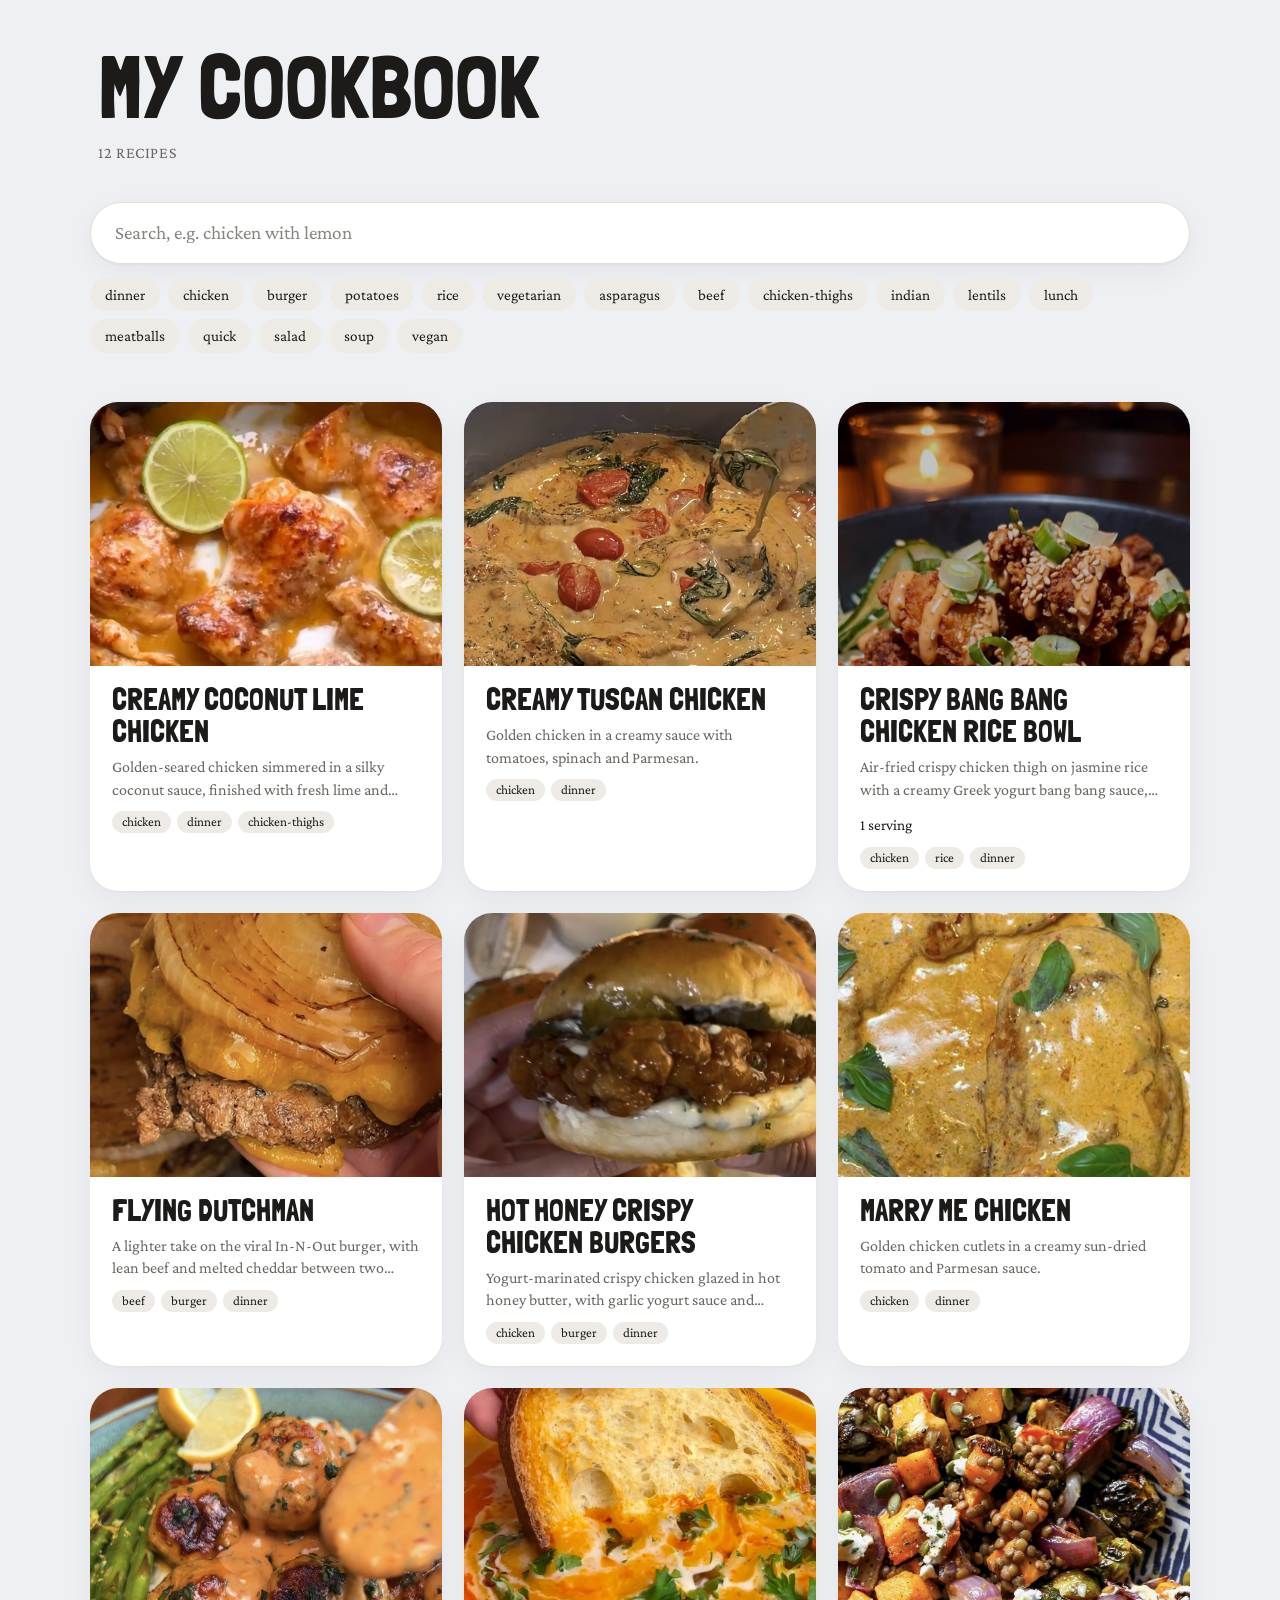
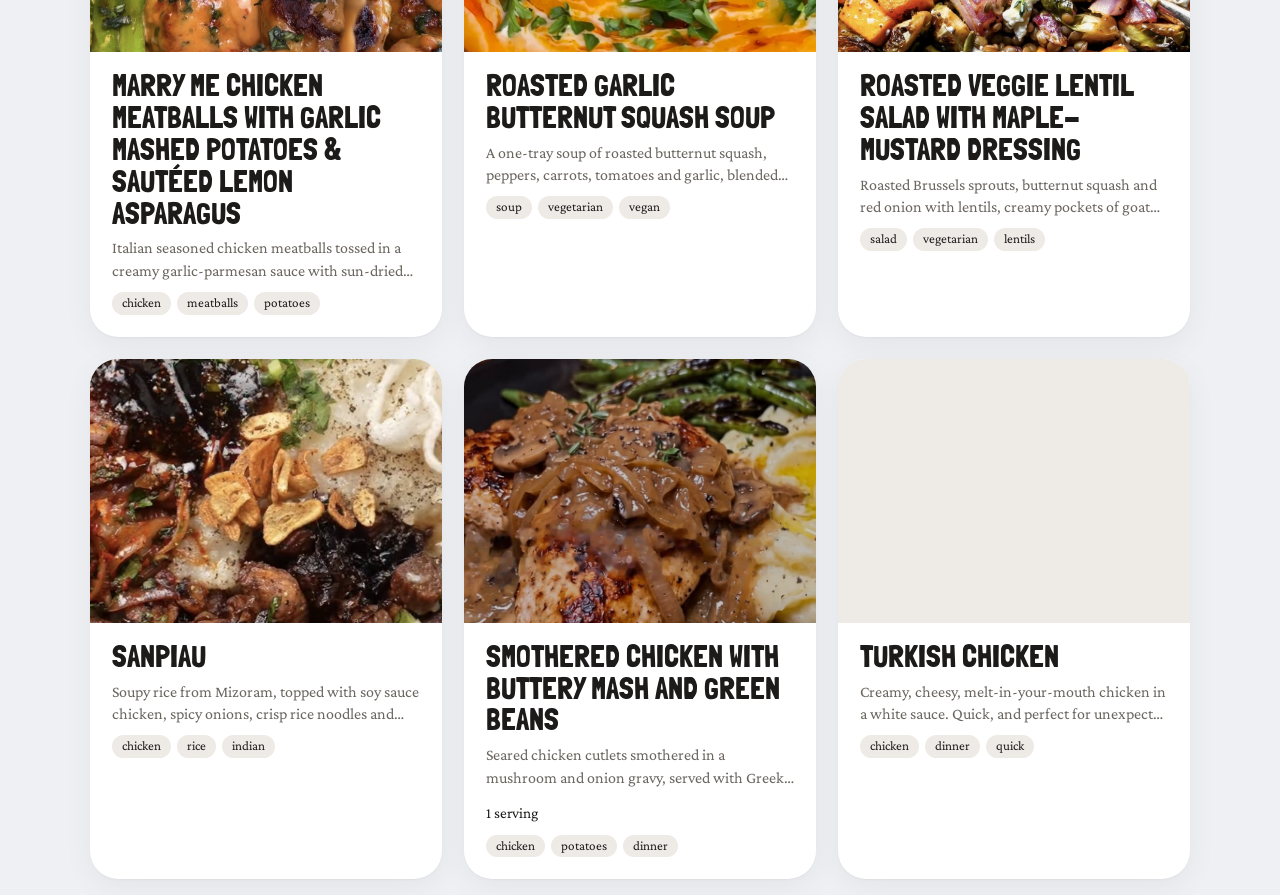
==== commit 6f8d9d24: "Add Turkish Chicken" ====
--- a/site/index.html
+++ b/site/index.html
@@ -179,6 +179,14 @@
   align-self: start;
 }
 
+/* No method on the post: ingredients span the card in two columns */
+.cols.no-steps { grid-template-columns: minmax(0, 1fr); }
+.cols.no-steps .ingredients { columns: 2; column-gap: 56px; padding-bottom: 28px; }
+.cols.no-steps .ingredients h2 { column-span: all; }
+.cols.no-steps .ingredients h3:first-of-type { margin-top: 0; }
+.cols.no-steps .ingredients h3 { break-after: avoid; }
+.cols.no-steps .ingredients ul { break-inside: avoid; }
+
 .ingredients h2,
 .directions h2 {
   font-family: var(--serif);
@@ -215,6 +223,14 @@
   display: grid;
   gap: 12px;
 }
+.directions h3 {
+  font-size: 0.95rem;
+  letter-spacing: 0.08em;
+  text-transform: uppercase;
+  color: var(--muted);
+  margin: 0 0 12px;
+}
+.directions ol + h3 { margin-top: 30px; }
 .directions li {
   counter-increment: step;
   display: grid;
@@ -400,6 +416,7 @@
   .meta svg { width: 26px; height: 26px; }
   .hero { aspect-ratio: 4 / 3; border-radius: 22px; margin-bottom: 26px; }
   .cols { grid-template-columns: 1fr; gap: 30px; }
+  .cols.no-steps .ingredients { columns: 1; }
   .ingredients { border-radius: 22px; padding: 24px 22px 26px; }
   .directions { border-left: 0; margin-left: 0; padding: 0; }
   .ingredients h2, .directions h2 { font-size: 1.7rem; }
@@ -420,20 +437,20 @@
 <div class="wrap" id="listview">
   <header class="masthead">
     <h1>My Cookbook</h1>
-    <p>8 recipes</p>
+    <p>12 recipes</p>
   </header>
   <div class="searchbar">
     <input id="q" type="search" placeholder="Search, e.g. chicken with lemon" aria-label="Search recipes" autocomplete="off" enterkeyhint="search">
   </div>
-  <div id="tags" class="tags" aria-label="Filter by tag"><button type="button" data-tag="dinner" aria-pressed="false">dinner</button><button type="button" data-tag="chicken" aria-pressed="false">chicken</button><button type="button" data-tag="burger" aria-pressed="false">burger</button><button type="button" data-tag="rice" aria-pressed="false">rice</button><button type="button" data-tag="beef" aria-pressed="false">beef</button><button type="button" data-tag="chicken-thighs" aria-pressed="false">chicken-thighs</button><button type="button" data-tag="indian" aria-pressed="false">indian</button><button type="button" data-tag="potatoes" aria-pressed="false">potatoes</button></div>
+  <div id="tags" class="tags" aria-label="Filter by tag"><button type="button" data-tag="dinner" aria-pressed="false">dinner</button><button type="button" data-tag="chicken" aria-pressed="false">chicken</button><button type="button" data-tag="burger" aria-pressed="false">burger</button><button type="button" data-tag="potatoes" aria-pressed="false">potatoes</button><button type="button" data-tag="rice" aria-pressed="false">rice</button><button type="button" data-tag="vegetarian" aria-pressed="false">vegetarian</button><button type="button" data-tag="asparagus" aria-pressed="false">asparagus</button><button type="button" data-tag="beef" aria-pressed="false">beef</button><button type="button" data-tag="chicken-thighs" aria-pressed="false">chicken-thighs</button><button type="button" data-tag="indian" aria-pressed="false">indian</button><button type="button" data-tag="lentils" aria-pressed="false">lentils</button><button type="button" data-tag="lunch" aria-pressed="false">lunch</button><button type="button" data-tag="meatballs" aria-pressed="false">meatballs</button><button type="button" data-tag="quick" aria-pressed="false">quick</button><button type="button" data-tag="salad" aria-pressed="false">salad</button><button type="button" data-tag="soup" aria-pressed="false">soup</button><button type="button" data-tag="vegan" aria-pressed="false">vegan</button></div>
   <p id="status" class="status" role="status" aria-live="polite"></p>
   <div id="grid" class="grid">
-    <article class="card" data-slug="creamy-coconut-lime-chicken"><a href="recipes/creamy-coconut-lime-chicken.html"><div class="thumb"><img src="images/creamy-coconut-lime-chicken.jpg" alt="" loading="lazy" decoding="async"></div><div class="body"><h2>Creamy Coconut Lime Chicken</h2><p class="desc">Golden-seared chicken simmered in a silky coconut sauce, finished with fresh lime and coriander.</p><div class="chips"><span>chicken</span><span>dinner</span><span>chicken-thighs</span></div></div></a></article><article class="card" data-slug="creamy-tuscan-chicken"><a href="recipes/creamy-tuscan-chicken.html"><div class="thumb"><img src="images/creamy-tuscan-chicken.jpg" alt="" loading="lazy" decoding="async"></div><div class="body"><h2>Creamy Tuscan Chicken</h2><p class="desc">Golden chicken in a creamy sauce with tomatoes, spinach and Parmesan.</p><div class="chips"><span>chicken</span><span>dinner</span></div></div></a></article><article class="card" data-slug="bang-bang-chicken-rice-bowl"><a href="recipes/bang-bang-chicken-rice-bowl.html"><div class="thumb"><img src="images/bang-bang-chicken-rice-bowl.jpg" alt="" loading="lazy" decoding="async"></div><div class="body"><h2>Crispy Bang Bang Chicken Rice Bowl</h2><p class="desc">Air-fried crispy chicken thigh on jasmine rice with a creamy Greek yogurt bang bang sauce, cucumber and scallions.</p><div class="facts"><span>1 serving</span></div><div class="chips"><span>chicken</span><span>rice</span><span>dinner</span></div></div></a></article><article class="card" data-slug="flying-dutchman"><a href="recipes/flying-dutchman.html"><div class="thumb"><img src="images/flying-dutchman.jpg" alt="" loading="lazy" decoding="async"></div><div class="body"><h2>Flying Dutchman</h2><p class="desc">A lighter take on the viral In-N-Out burger, with lean beef and melted cheddar between two grilled onion slices instead of a bun.</p><div class="chips"><span>beef</span><span>burger</span><span>dinner</span></div></div></a></article><article class="card" data-slug="hot-honey-crispy-chicken-burgers"><a href="recipes/hot-honey-crispy-chicken-burgers.html"><div class="thumb"><img src="images/hot-honey-crispy-chicken-burgers.jpg" alt="" loading="lazy" decoding="async"></div><div class="body"><h2>Hot Honey Crispy Chicken Burgers</h2><p class="desc">Yogurt-marinated crispy chicken glazed in hot honey butter, with garlic yogurt sauce and pickles.</p><div class="chips"><span>chicken</span><span>burger</span><span>dinner</span></div></div></a></article><article class="card" data-slug="marry-me-chicken"><a href="recipes/marry-me-chicken.html"><div class="thumb"><img src="images/marry-me-chicken.jpg" alt="" loading="lazy" decoding="async"></div><div class="body"><h2>Marry Me Chicken</h2><p class="desc">Golden chicken cutlets in a creamy sun-dried tomato and Parmesan sauce.</p><div class="chips"><span>chicken</span><span>dinner</span></div></div></a></article><article class="card" data-slug="sanpiau"><a href="recipes/sanpiau.html"><div class="thumb"><img src="images/sanpiau.jpg" alt="" loading="lazy" decoding="async"></div><div class="body"><h2>Sanpiau</h2><p class="desc">Soupy rice from Mizoram, topped with soy sauce chicken, spicy onions, crisp rice noodles and herbs.</p><div class="chips"><span>chicken</span><span>rice</span><span>indian</span></div></div></a></article><article class="card" data-slug="smothered-chicken-mash-green-beans"><a href="recipes/smothered-chicken-mash-green-beans.html"><div class="thumb"><img src="images/smothered-chicken-mash-green-beans.jpg" alt="" loading="lazy" decoding="async"></div><div class="body"><h2>Smothered Chicken with Buttery Mash and Green Beans</h2><p class="desc">Seared chicken cutlets smothered in a mushroom and onion gravy, served with Greek yogurt mash and blistered green beans.</p><div class="facts"><span>1 serving</span></div><div class="chips"><span>chicken</span><span>potatoes</span><span>dinner</span></div></div></a></article>
+    <article class="card" data-slug="creamy-coconut-lime-chicken"><a href="recipes/creamy-coconut-lime-chicken.html"><div class="thumb"><img src="images/creamy-coconut-lime-chicken.jpg" alt="" loading="lazy" decoding="async"></div><div class="body"><h2>Creamy Coconut Lime Chicken</h2><p class="desc">Golden-seared chicken simmered in a silky coconut sauce, finished with fresh lime and coriander.</p><div class="chips"><span>chicken</span><span>dinner</span><span>chicken-thighs</span></div></div></a></article><article class="card" data-slug="creamy-tuscan-chicken"><a href="recipes/creamy-tuscan-chicken.html"><div class="thumb"><img src="images/creamy-tuscan-chicken.jpg" alt="" loading="lazy" decoding="async"></div><div class="body"><h2>Creamy Tuscan Chicken</h2><p class="desc">Golden chicken in a creamy sauce with tomatoes, spinach and Parmesan.</p><div class="chips"><span>chicken</span><span>dinner</span></div></div></a></article><article class="card" data-slug="bang-bang-chicken-rice-bowl"><a href="recipes/bang-bang-chicken-rice-bowl.html"><div class="thumb"><img src="images/bang-bang-chicken-rice-bowl.jpg" alt="" loading="lazy" decoding="async"></div><div class="body"><h2>Crispy Bang Bang Chicken Rice Bowl</h2><p class="desc">Air-fried crispy chicken thigh on jasmine rice with a creamy Greek yogurt bang bang sauce, cucumber and scallions.</p><div class="facts"><span>1 serving</span></div><div class="chips"><span>chicken</span><span>rice</span><span>dinner</span></div></div></a></article><article class="card" data-slug="flying-dutchman"><a href="recipes/flying-dutchman.html"><div class="thumb"><img src="images/flying-dutchman.jpg" alt="" loading="lazy" decoding="async"></div><div class="body"><h2>Flying Dutchman</h2><p class="desc">A lighter take on the viral In-N-Out burger, with lean beef and melted cheddar between two grilled onion slices instead of a bun.</p><div class="chips"><span>beef</span><span>burger</span><span>dinner</span></div></div></a></article><article class="card" data-slug="hot-honey-crispy-chicken-burgers"><a href="recipes/hot-honey-crispy-chicken-burgers.html"><div class="thumb"><img src="images/hot-honey-crispy-chicken-burgers.jpg" alt="" loading="lazy" decoding="async"></div><div class="body"><h2>Hot Honey Crispy Chicken Burgers</h2><p class="desc">Yogurt-marinated crispy chicken glazed in hot honey butter, with garlic yogurt sauce and pickles.</p><div class="chips"><span>chicken</span><span>burger</span><span>dinner</span></div></div></a></article><article class="card" data-slug="marry-me-chicken"><a href="recipes/marry-me-chicken.html"><div class="thumb"><img src="images/marry-me-chicken.jpg" alt="" loading="lazy" decoding="async"></div><div class="body"><h2>Marry Me Chicken</h2><p class="desc">Golden chicken cutlets in a creamy sun-dried tomato and Parmesan sauce.</p><div class="chips"><span>chicken</span><span>dinner</span></div></div></a></article><article class="card" data-slug="marry-me-chicken-meatballs"><a href="recipes/marry-me-chicken-meatballs.html"><div class="thumb"><img src="images/marry-me-chicken-meatballs.jpg" alt="" loading="lazy" decoding="async"></div><div class="body"><h2>Marry Me Chicken Meatballs with Garlic Mashed Potatoes &amp; Sautéed Lemon Asparagus</h2><p class="desc">Italian seasoned chicken meatballs tossed in a creamy garlic-parmesan sauce with sun-dried tomatoes and fresh basil, served with garlic mashed potatoes and sautéed lemon asparagus.</p><div class="chips"><span>chicken</span><span>meatballs</span><span>potatoes</span></div></div></a></article><article class="card" data-slug="roasted-garlic-butternut-squash-soup"><a href="recipes/roasted-garlic-butternut-squash-soup.html"><div class="thumb"><img src="images/roasted-garlic-butternut-squash-soup.jpg" alt="" loading="lazy" decoding="async"></div><div class="body"><h2>Roasted Garlic Butternut Squash Soup</h2><p class="desc">A one-tray soup of roasted butternut squash, peppers, carrots, tomatoes and garlic, blended smooth and served with chili oil, coconut milk and sourdough.</p><div class="chips"><span>soup</span><span>vegetarian</span><span>vegan</span></div></div></a></article><article class="card" data-slug="roasted-veggie-lentil-salad"><a href="recipes/roasted-veggie-lentil-salad.html"><div class="thumb"><img src="images/roasted-veggie-lentil-salad.jpg" alt="" loading="lazy" decoding="async"></div><div class="body"><h2>Roasted Veggie Lentil Salad with Maple-Mustard Dressing</h2><p class="desc">Roasted Brussels sprouts, butternut squash and red onion with lentils, creamy pockets of goat cheese and a maple-mustard dressing.</p><div class="chips"><span>salad</span><span>vegetarian</span><span>lentils</span></div></div></a></article><article class="card" data-slug="sanpiau"><a href="recipes/sanpiau.html"><div class="thumb"><img src="images/sanpiau.jpg" alt="" loading="lazy" decoding="async"></div><div class="body"><h2>Sanpiau</h2><p class="desc">Soupy rice from Mizoram, topped with soy sauce chicken, spicy onions, crisp rice noodles and herbs.</p><div class="chips"><span>chicken</span><span>rice</span><span>indian</span></div></div></a></article><article class="card" data-slug="smothered-chicken-mash-green-beans"><a href="recipes/smothered-chicken-mash-green-beans.html"><div class="thumb"><img src="images/smothered-chicken-mash-green-beans.jpg" alt="" loading="lazy" decoding="async"></div><div class="body"><h2>Smothered Chicken with Buttery Mash and Green Beans</h2><p class="desc">Seared chicken cutlets smothered in a mushroom and onion gravy, served with Greek yogurt mash and blistered green beans.</p><div class="facts"><span>1 serving</span></div><div class="chips"><span>chicken</span><span>potatoes</span><span>dinner</span></div></div></a></article><article class="card" data-slug="turkish-chicken"><a href="recipes/turkish-chicken.html"><div class="thumb"><img src="images/turkish-chicken.jpg" alt="" loading="lazy" decoding="async"></div><div class="body"><h2>Turkish Chicken</h2><p class="desc">Creamy, cheesy, melt-in-your-mouth chicken in a white sauce. Quick, and perfect for unexpected guests.</p><div class="chips"><span>chicken</span><span>dinner</span><span>quick</span></div></div></a></article>
   </div>
   <p id="empty" class="empty" hidden>No recipe matches that search. Try fewer words.</p>
 </div>
 
-<script type="application/json" id="recipe-data">[{"slug": "creamy-coconut-lime-chicken", "title": "Creamy Coconut Lime Chicken", "description": "Golden-seared chicken simmered in a silky coconut sauce, finished with fresh lime and coriander.", "tags": ["chicken", "dinner", "chicken-thighs"], "ingredients": ["6–8 chicken thighs, or 4–5 breasts", "Paprika", "1 large shallot", "1 green chilli", "1 tbsp minced garlic", "1 tbsp minced ginger", "200 ml chicken stock", "400 ml coconut milk", "160 ml coconut cream", "1 tbsp dark soy sauce", "1 tbsp fish sauce", "Coriander", "Lime, zest and juice", "Olive oil, 1–2 tbsp", "Salt and pepper"], "steps": ["Heat 1–2 tbsp olive oil in a large pan. Add the chicken and season with salt, pepper and paprika. Cook on both sides until golden, then remove.", "Add the shallot and chilli and cook for 3–5 minutes over low heat. Stir through the ginger, garlic and lime zest and heat for 1–2 minutes.", "Pour in the stock, coconut milk and coconut cream. Keep a little cream back to top the chicken at the end.", "Mix in the soy sauce, return the chicken to the pan, cover and cook for 10–15 minutes over low heat, until the chicken is cooked through and the sauce has thickened.", "Serve with the fish sauce, lime juice, dollops of coconut cream, coriander and lime slices."]}, {"slug": "creamy-tuscan-chicken", "title": "Creamy Tuscan Chicken", "description": "Golden chicken in a creamy sauce with tomatoes, spinach and Parmesan.", "tags": ["chicken", "dinner"], "ingredients": ["3 chicken breasts, sliced in half", "Salt and pepper", "½ tsp smoked paprika", "1 tsp garlic powder", "1 tbsp Italian seasoning", "1 tsp dried parsley", "½ tsp chili flakes (optional)", "1 tbsp butter", "½ onion, diced", "3 garlic cloves, minced", "1 cup grape tomatoes, halved", "2 cups spinach", "1 cup heavy cream", "¼ cup Parmesan", "Salt and pepper", "Fresh parsley"], "steps": ["Season and cook the chicken until golden; set aside.", "Sauté the onion and garlic in butter.", "Add the tomatoes, then the spinach.", "Stir in the heavy cream and Parmesan until creamy.", "Season with salt and pepper, return the chicken to the pan, simmer for 2–3 minutes, garnish with parsley, and enjoy!"]}, {"slug": "bang-bang-chicken-rice-bowl", "title": "Crispy Bang Bang Chicken Rice Bowl", "description": "Air-fried crispy chicken thigh on jasmine rice with a creamy Greek yogurt bang bang sauce, cucumber and scallions.", "tags": ["chicken", "rice", "dinner"], "ingredients": ["⅓ cup plain nonfat Greek yogurt", "2 tsp honey", "1 tsp rice vinegar", "1 tsp sriracha", "1 tsp lime juice", "Pinch of salt", "8 oz (227 g) raw boneless, skinless chicken thigh", "2 tbsp cornstarch", "1 tsp garlic powder", "½ tsp smoked paprika", "1 tbsp olive oil", "1 cup cooked jasmine rice", "½ cucumber (150 g), thinly sliced", "2 scallions, sliced", "1 tsp sesame seeds", "Salt and black pepper, to taste"], "steps": ["Coat the chicken: Cut the chicken into chunks and pat dry. Toss with cornstarch, garlic powder, paprika, salt and pepper.", "Air fry evenly: Preheat to 400°F (200°C). Brush the chicken with oil and arrange in one layer. Air fry 12–15 minutes, shaking halfway, until crisp and 165°F (74°C) inside.", "Mix the sauce: Whisk the yogurt, honey, vinegar, sriracha, lime juice and salt until smooth.", "Prepare the toppings: Thinly slice the cucumber and scallions. Keep chilled.", "Warm the rice: Heat the cooked rice until steaming hot and spoon into a wide bowl.", "Build the bowl: Add the chicken, drizzle with sauce and scatter over the cucumber, scallions and sesame seeds."]}, {"slug": "flying-dutchman", "title": "Flying Dutchman", "description": "A lighter take on the viral In-N-Out burger, with lean beef and melted cheddar between two grilled onion slices instead of a bun.", "tags": ["beef", "burger", "dinner"], "ingredients": ["1 lb 93% lean ground beef", "3 large white or yellow onions (you may need extra to get enough thick middle slices)", "Low fat cheddar cheese slices", "Butter for frying (lighter than oil)", "Salt and pepper", "½ cup light mayo", "2 tbsp ketchup", "1–2 tbsp mustard", "Finely diced pickles", "1–2 tbsp pickle juice, depending on how thick you want it"], "steps": ["Cut thick rounds from the middle of your onions to make your onion buns.", "Form your beef into balls, season, and place on a hot skillet. Press flat and add salt and pepper. Let it cook until it looks almost cooked all the way through, then flip.", "Add American cheese and let it melt.", "Fry your onion slices in butter until golden and tender.", "Sandwich your cheesy burger patties between the onion slices, add your light burger sauce, and dig in!"]}, {"slug": "hot-honey-crispy-chicken-burgers", "title": "Hot Honey Crispy Chicken Burgers", "description": "Yogurt-marinated crispy chicken glazed in hot honey butter, with garlic yogurt sauce and pickles.", "tags": ["chicken", "burger", "dinner"], "ingredients": ["500 g chicken, cut into thin burger-sized pieces", "200 g Greek yogurt", "1 tbsp white vinegar", "2 tbsp hot sauce (optional)", "1 egg", "1 tbsp paprika", "1 tsp black pepper", "1 tbsp garlic powder", "1 tsp onion powder", "Pinch of salt", "1 cup chickpea flour", "1 cup cornflour", "Same seasonings as the chicken", "150 g Greek yogurt", "2 tbsp water", "1 tsp garlic powder", "½ tsp onion powder", "½ tsp black pepper", "Pinch of salt", "1 tbsp freshly chopped parsley", "Squeeze of lemon juice", "6–7 tbsp butter", "1 tbsp oil", "2 tbsp hot sauce (optional)", "3 tbsp honey", "4 burger buns (or sourdough bread)", "Pickles", "2 onions"], "steps": ["Marinate: Mix the Greek yogurt, vinegar, hot sauce, egg and chicken seasonings. Add the chicken and marinate for 30–40 minutes.", "Coat: Mix the chickpea flour, cornflour and seasonings. Coat each chicken piece in the flour mixture, dip back into the marinade, then coat in the flour again.", "Fry: Deep-fry (or shallow-fry) immediately in hot oil until golden, crispy and cooked through.", "Hot honey glaze: Melt the butter with the oil, then mix in the hot sauce and honey. Reserve some for the buns and coat the crispy chicken with the rest.", "Sauce: Mix all the sauce ingredients until smooth.", "Assemble: Spread garlic yogurt sauce on the buns, add the crispy chicken and pickles, then close the burgers. Brush the tops with the reserved hot honey glaze and serve with extra sauce. Fry onion rings as decoration."]}, {"slug": "marry-me-chicken", "title": "Marry Me Chicken", "description": "Golden chicken cutlets in a creamy sun-dried tomato and Parmesan sauce.", "tags": ["chicken", "dinner"], "ingredients": ["3 large boneless, skinless chicken breasts, or 6 chicken cutlets (about 2½ pounds total), patted dry", "Kosher salt (such as Diamond Crystal) and black pepper", "¼ cup all-purpose flour", "3 tablespoons extra-virgin olive oil, plus more as needed", "3 tablespoons unsalted butter", "3 garlic cloves, chopped", "1 tablespoon tomato paste", "1 teaspoon dried oregano", "Red-pepper flakes, to taste", "1 cup low-sodium chicken stock", "½ to ¾ cup heavy cream", "½ cup (1½ ounces) grated Parmesan", "⅓ cup sliced sun-dried tomatoes, packed in oil", "½ tablespoon chicken bouillon (optional, this is my modification)", "Fresh basil, for serving"], "steps": ["Slice each chicken breast in half horizontally.", "Season both sides of the chicken with salt and pepper.", "Coat the chicken with flour and shake off the excess. Transfer the chicken to a plate.", "Heat the oil in a large pan over medium-high. Once hot, reduce the heat to medium and add the butter.", "As soon as it melts, add the chicken and cook until golden, about 5 minutes each side. Flip the chicken and cook the other side until golden, 4–5 minutes. Do this in batches, adding more oil if needed. Transfer the cutlets to a plate.", "Reduce the heat to low, add the garlic and cook until fragrant, 1 to 2 minutes. Add the tomato paste, stirring until the color deepens, about 2 minutes. Add the oregano and red-pepper flakes, to taste.", "Increase the heat to medium, add the stock and bring to a simmer, scraping up any bits from the bottom of the pan, about 5 minutes.", "Add the cream, stirring, until it thickens slightly, about 3 minutes.", "Watch the cream closely, reducing the heat if necessary, to maintain a gentle simmer. Stir in the Parmesan and the sun-dried tomatoes. Add more cream, if you like, and season the sauce. This is where I like to add the chicken bouillon. It is optional, but it really adds a lot more flavor.", "Place the chicken back in the pan to warm through, about 4 minutes. Remove from the heat and scatter basil on top. Serve with your favorite sides."]}, {"slug": "sanpiau", "title": "Sanpiau", "description": "Soupy rice from Mizoram, topped with soy sauce chicken, spicy onions, crisp rice noodles and herbs.", "tags": ["chicken", "rice", "indian", "dinner"], "ingredients": ["250 g rice, soaked for 2–3 hours", "1.5 litres water, plus extra boiling water", "Chicken bouillon cubes or chicken stock, as needed", "Salt, to taste", "250 g boneless chicken, cubed", "4–5 garlic cloves, chopped", "1 medium onion, sliced", "1½ tbsp soy sauce", "Oil, for frying", "Onion, thinly sliced", "1 tsp red pepper flakes", "Black peppercorns, freshly roasted and crushed", "Salt, to taste", "Cilantro, chopped", "Hot oil, preferably from frying the chicken", "Long rice papadums or any rice papad (I used fried rice noodles)", "Green onions, chopped", "Fresh red chillies, thinly sliced", "Cilantro, chopped", "Fish sauce, to taste", "Extra crushed black pepper", "Fried garlic, optional"], "steps": ["Soak the rice for 2–3 hours, then drain. Add to a pressure cooker with 1.5 litres water, chicken bouillon (or stock) and salt. Cook for 3 whistles. Turn off the heat and let the pressure release naturally.", "Open the cooker and whisk or stir the rice to break down the grains. Add boiling water as needed and cook on low, stirring often, until the rice is completely soft, mushy and soupy. Adjust salt and keep warm.", "Heat oil over medium heat. Fry garlic and sliced onion until golden. Add the chicken and fry until golden and cooked through. Pour in the soy sauce, stir well and cook for another 2 minutes. Set aside, reserving some of the oil.", "Fry rice papad or dried rice noodles until crisp. In a dry pan, roast whole black peppercorns until fragrant, then crush them coarsely.", "Mix sliced onion, red pepper flakes, salt and freshly crushed pepper. Pour over a little hot oil or reserved chicken oil, toss well, then add chopped cilantro.", "Spoon the hot, soupy rice into a bowl. Top with soy sauce chicken, spicy onions, crisp papad or rice noodles, green onions, cilantro and red chillies. Finish with crushed black pepper, fish sauce and optional fried garlic. Serve hot!"]}, {"slug": "smothered-chicken-mash-green-beans", "title": "Smothered Chicken with Buttery Mash and Green Beans", "description": "Seared chicken cutlets smothered in a mushroom and onion gravy, served with Greek yogurt mash and blistered green beans.", "tags": ["chicken", "potatoes", "dinner"], "ingredients": ["1 cup chicken stock", "2 tsp cornstarch", "1 medium onion (150 g), thinly sliced", "4 oz (113 g) mushrooms, sliced", "2 sprigs fresh thyme", "1 tsp olive oil", "Salt and black pepper, to taste", "6 oz (170 g) raw boneless, skinless chicken breast", "8 oz (227 g) potatoes, peeled and cubed", "3 tbsp plain nonfat Greek yogurt", "1 tsp butter", "2 tsp olive oil", "1 cup green beans, trimmed", "½ tsp garlic powder", "½ tsp smoked paprika", "Fresh thyme, to finish"], "steps": ["Start the potatoes: Boil the potatoes in salted water for 15–20 minutes until tender. Drain and let them steam dry.", "Sear the chicken: Halve the breast into thin cutlets and season with garlic powder, paprika, salt and pepper. Brown in 2 tsp oil over medium-high heat, about 3 minutes per side. Transfer to a plate.", "Cook the vegetables: Add the remaining 1 tsp oil, the onion and the mushrooms. Cook for 6–8 minutes until softened and lightly browned.", "Finish the gravy: Whisk the cornstarch into the cold stock. Add it with the thyme and simmer until thickened. Return the chicken and simmer about 5 minutes, until 165°F (74°C) inside.", "Make the sides: Mash the potatoes with the yogurt and butter. Steam the beans in a skillet with a splash of water until tender-crisp, then evaporate the water and lightly blister them.", "Plate the meal: Remove the thyme stems. Serve the chicken and gravy with the mash and beans and finish with fresh thyme."]}]</script>
+<script type="application/json" id="recipe-data">[{"slug": "creamy-coconut-lime-chicken", "title": "Creamy Coconut Lime Chicken", "description": "Golden-seared chicken simmered in a silky coconut sauce, finished with fresh lime and coriander.", "tags": ["chicken", "dinner", "chicken-thighs"], "ingredients": ["6–8 chicken thighs, or 4–5 breasts", "Paprika", "1 large shallot", "1 green chilli", "1 tbsp minced garlic", "1 tbsp minced ginger", "200 ml chicken stock", "400 ml coconut milk", "160 ml coconut cream", "1 tbsp dark soy sauce", "1 tbsp fish sauce", "Coriander", "Lime, zest and juice", "Olive oil, 1–2 tbsp", "Salt and pepper"], "steps": ["Heat 1–2 tbsp olive oil in a large pan. Add the chicken and season with salt, pepper and paprika. Cook on both sides until golden, then remove.", "Add the shallot and chilli and cook for 3–5 minutes over low heat. Stir through the ginger, garlic and lime zest and heat for 1–2 minutes.", "Pour in the stock, coconut milk and coconut cream. Keep a little cream back to top the chicken at the end.", "Mix in the soy sauce, return the chicken to the pan, cover and cook for 10–15 minutes over low heat, until the chicken is cooked through and the sauce has thickened.", "Serve with the fish sauce, lime juice, dollops of coconut cream, coriander and lime slices."]}, {"slug": "creamy-tuscan-chicken", "title": "Creamy Tuscan Chicken", "description": "Golden chicken in a creamy sauce with tomatoes, spinach and Parmesan.", "tags": ["chicken", "dinner"], "ingredients": ["3 chicken breasts, sliced in half", "Salt and pepper", "½ tsp smoked paprika", "1 tsp garlic powder", "1 tbsp Italian seasoning", "1 tsp dried parsley", "½ tsp chili flakes (optional)", "1 tbsp butter", "½ onion, diced", "3 garlic cloves, minced", "1 cup grape tomatoes, halved", "2 cups spinach", "1 cup heavy cream", "¼ cup Parmesan", "Salt and pepper", "Fresh parsley"], "steps": ["Season and cook the chicken until golden; set aside.", "Sauté the onion and garlic in butter.", "Add the tomatoes, then the spinach.", "Stir in the heavy cream and Parmesan until creamy.", "Season with salt and pepper, return the chicken to the pan, simmer for 2–3 minutes, garnish with parsley, and enjoy!"]}, {"slug": "bang-bang-chicken-rice-bowl", "title": "Crispy Bang Bang Chicken Rice Bowl", "description": "Air-fried crispy chicken thigh on jasmine rice with a creamy Greek yogurt bang bang sauce, cucumber and scallions.", "tags": ["chicken", "rice", "dinner"], "ingredients": ["⅓ cup plain nonfat Greek yogurt", "2 tsp honey", "1 tsp rice vinegar", "1 tsp sriracha", "1 tsp lime juice", "Pinch of salt", "8 oz (227 g) raw boneless, skinless chicken thigh", "2 tbsp cornstarch", "1 tsp garlic powder", "½ tsp smoked paprika", "1 tbsp olive oil", "1 cup cooked jasmine rice", "½ cucumber (150 g), thinly sliced", "2 scallions, sliced", "1 tsp sesame seeds", "Salt and black pepper, to taste"], "steps": ["Coat the chicken: Cut the chicken into chunks and pat dry. Toss with cornstarch, garlic powder, paprika, salt and pepper.", "Air fry evenly: Preheat to 400°F (200°C). Brush the chicken with oil and arrange in one layer. Air fry 12–15 minutes, shaking halfway, until crisp and 165°F (74°C) inside.", "Mix the sauce: Whisk the yogurt, honey, vinegar, sriracha, lime juice and salt until smooth.", "Prepare the toppings: Thinly slice the cucumber and scallions. Keep chilled.", "Warm the rice: Heat the cooked rice until steaming hot and spoon into a wide bowl.", "Build the bowl: Add the chicken, drizzle with sauce and scatter over the cucumber, scallions and sesame seeds."]}, {"slug": "flying-dutchman", "title": "Flying Dutchman", "description": "A lighter take on the viral In-N-Out burger, with lean beef and melted cheddar between two grilled onion slices instead of a bun.", "tags": ["beef", "burger", "dinner"], "ingredients": ["1 lb 93% lean ground beef", "3 large white or yellow onions (you may need extra to get enough thick middle slices)", "Low fat cheddar cheese slices", "Butter for frying (lighter than oil)", "Salt and pepper", "½ cup light mayo", "2 tbsp ketchup", "1–2 tbsp mustard", "Finely diced pickles", "1–2 tbsp pickle juice, depending on how thick you want it"], "steps": ["Cut thick rounds from the middle of your onions to make your onion buns.", "Form your beef into balls, season, and place on a hot skillet. Press flat and add salt and pepper. Let it cook until it looks almost cooked all the way through, then flip.", "Add American cheese and let it melt.", "Fry your onion slices in butter until golden and tender.", "Sandwich your cheesy burger patties between the onion slices, add your light burger sauce, and dig in!"]}, {"slug": "hot-honey-crispy-chicken-burgers", "title": "Hot Honey Crispy Chicken Burgers", "description": "Yogurt-marinated crispy chicken glazed in hot honey butter, with garlic yogurt sauce and pickles.", "tags": ["chicken", "burger", "dinner"], "ingredients": ["500 g chicken, cut into thin burger-sized pieces", "200 g Greek yogurt", "1 tbsp white vinegar", "2 tbsp hot sauce (optional)", "1 egg", "1 tbsp paprika", "1 tsp black pepper", "1 tbsp garlic powder", "1 tsp onion powder", "Pinch of salt", "1 cup chickpea flour", "1 cup cornflour", "Same seasonings as the chicken", "150 g Greek yogurt", "2 tbsp water", "1 tsp garlic powder", "½ tsp onion powder", "½ tsp black pepper", "Pinch of salt", "1 tbsp freshly chopped parsley", "Squeeze of lemon juice", "6–7 tbsp butter", "1 tbsp oil", "2 tbsp hot sauce (optional)", "3 tbsp honey", "4 burger buns (or sourdough bread)", "Pickles", "2 onions"], "steps": ["Marinate: Mix the Greek yogurt, vinegar, hot sauce, egg and chicken seasonings. Add the chicken and marinate for 30–40 minutes.", "Coat: Mix the chickpea flour, cornflour and seasonings. Coat each chicken piece in the flour mixture, dip back into the marinade, then coat in the flour again.", "Fry: Deep-fry (or shallow-fry) immediately in hot oil until golden, crispy and cooked through.", "Hot honey glaze: Melt the butter with the oil, then mix in the hot sauce and honey. Reserve some for the buns and coat the crispy chicken with the rest.", "Sauce: Mix all the sauce ingredients until smooth.", "Assemble: Spread garlic yogurt sauce on the buns, add the crispy chicken and pickles, then close the burgers. Brush the tops with the reserved hot honey glaze and serve with extra sauce. Fry onion rings as decoration."]}, {"slug": "marry-me-chicken", "title": "Marry Me Chicken", "description": "Golden chicken cutlets in a creamy sun-dried tomato and Parmesan sauce.", "tags": ["chicken", "dinner"], "ingredients": ["3 large boneless, skinless chicken breasts, or 6 chicken cutlets (about 2½ pounds total), patted dry", "Kosher salt (such as Diamond Crystal) and black pepper", "¼ cup all-purpose flour", "3 tablespoons extra-virgin olive oil, plus more as needed", "3 tablespoons unsalted butter", "3 garlic cloves, chopped", "1 tablespoon tomato paste", "1 teaspoon dried oregano", "Red-pepper flakes, to taste", "1 cup low-sodium chicken stock", "½ to ¾ cup heavy cream", "½ cup (1½ ounces) grated Parmesan", "⅓ cup sliced sun-dried tomatoes, packed in oil", "½ tablespoon chicken bouillon (optional, this is my modification)", "Fresh basil, for serving"], "steps": ["Slice each chicken breast in half horizontally.", "Season both sides of the chicken with salt and pepper.", "Coat the chicken with flour and shake off the excess. Transfer the chicken to a plate.", "Heat the oil in a large pan over medium-high. Once hot, reduce the heat to medium and add the butter.", "As soon as it melts, add the chicken and cook until golden, about 5 minutes each side. Flip the chicken and cook the other side until golden, 4–5 minutes. Do this in batches, adding more oil if needed. Transfer the cutlets to a plate.", "Reduce the heat to low, add the garlic and cook until fragrant, 1 to 2 minutes. Add the tomato paste, stirring until the color deepens, about 2 minutes. Add the oregano and red-pepper flakes, to taste.", "Increase the heat to medium, add the stock and bring to a simmer, scraping up any bits from the bottom of the pan, about 5 minutes.", "Add the cream, stirring, until it thickens slightly, about 3 minutes.", "Watch the cream closely, reducing the heat if necessary, to maintain a gentle simmer. Stir in the Parmesan and the sun-dried tomatoes. Add more cream, if you like, and season the sauce. This is where I like to add the chicken bouillon. It is optional, but it really adds a lot more flavor.", "Place the chicken back in the pan to warm through, about 4 minutes. Remove from the heat and scatter basil on top. Serve with your favorite sides."]}, {"slug": "marry-me-chicken-meatballs", "title": "Marry Me Chicken Meatballs with Garlic Mashed Potatoes & Sautéed Lemon Asparagus", "description": "Italian seasoned chicken meatballs tossed in a creamy garlic-parmesan sauce with sun-dried tomatoes and fresh basil, served with garlic mashed potatoes and sautéed lemon asparagus.", "tags": ["chicken", "meatballs", "potatoes", "asparagus", "dinner"], "ingredients": ["2 lb Yukon gold potatoes, peeled and diced", "3 garlic cloves, minced", "¼ cup butter", "¾ cup milk of choice", "¼ tsp + ⅛ tsp salt (plus extra for boiling the potatoes)", "Cracked black pepper, to taste", "1 bundle of asparagus", "Olive oil", "Salt", "Cracked black pepper", "Lemon zest"], "steps": ["Add the potatoes to a pot of cold water with a handful of salt. Cover and bring to a boil. Boil for 15–20 minutes or until the potatoes are tender.", "Heat the butter, milk and minced garlic together in a small pot over medium-low until the butter melts and it's warm throughout.", "Transfer the cooked potatoes to a large bowl and mash with a potato masher. Add the milk and butter mixture, salt and cracked pepper to taste. Continue mashing and mixing until smooth. (You can also use a handheld mixer to whip the potatoes.)", "Taste and adjust the seasonings, if needed.", "Add a splash of olive oil to a large skillet and heat over medium heat. Once hot, add the asparagus and sauté for 5–8 minutes or until just tender.", "Generously season with salt and pepper. Sprinkle lemon zest over the top and toss. (Sometimes we'll add a squeeze of lemon too!)"]}, {"slug": "roasted-garlic-butternut-squash-soup", "title": "Roasted Garlic Butternut Squash Soup", "description": "A one-tray soup of roasted butternut squash, peppers, carrots, tomatoes and garlic, blended smooth and served with chili oil, coconut milk and sourdough.", "tags": ["soup", "vegetarian", "vegan"], "ingredients": ["1 butternut squash, halved with seeds removed", "1 red onion, halved", "1 red bell pepper", "4 carrots, peeled", "2 heads garlic", "2–3 cups cherry tomatoes", "2–4 tbsp avocado or olive oil", "1 tsp each paprika, pepper and thyme", "Salt, to taste", "2 cups vegetable broth, plus more if needed", "Chili oil", "Coconut milk, for drizzling", "Fresh herbs", "Sourdough"], "steps": ["Preheat the oven to 425°F (220°C). Place the squash cut-side up on a baking tray and add the onion halves into the squash cavities. Place the bell pepper, carrots, garlic and cherry tomatoes on the tray.", "Drizzle everything with oil and season with salt, paprika, pepper and thyme. Try to rub the seasoning into the squash.", "Roast for 50–60 minutes, until everything is soft and caramelized.", "Scoop the squash out of the skin and add everything from the tray to a blender, including the roasted garlic (remove its skin) and the juices.", "Add the vegetable broth and blend until smooth.", "Warm the soup up however you like and adjust the seasonings as you see fit.", "Serve with chili oil, a drizzle of coconut milk, fresh herbs and some sourdough."]}, {"slug": "roasted-veggie-lentil-salad", "title": "Roasted Veggie Lentil Salad with Maple-Mustard Dressing", "description": "Roasted Brussels sprouts, butternut squash and red onion with lentils, creamy pockets of goat cheese and a maple-mustard dressing.", "tags": ["salad", "vegetarian", "lentils", "lunch"], "ingredients": ["1 cup brown or green lentils", "2 garlic cloves", "1 bay leaf", "1 lb Brussels sprouts", "4 cups peeled and cubed butternut squash", "1 small (or ½ large) red onion", "5 to 6 sprigs fresh thyme", "3 tbsp extra-virgin olive oil", "1 tsp ground coriander", "½ tsp paprika", "2 to 4 oz goat cheese", "¼ cup toasted pumpkin seeds", "2 tbsp apple cider vinegar", "1 tbsp maple syrup", "1 tbsp Dijon mustard", "¼ cup extra-virgin olive oil", "Kosher salt and cracked black pepper"], "steps": []}, {"slug": "sanpiau", "title": "Sanpiau", "description": "Soupy rice from Mizoram, topped with soy sauce chicken, spicy onions, crisp rice noodles and herbs.", "tags": ["chicken", "rice", "indian", "dinner"], "ingredients": ["250 g rice, soaked for 2–3 hours", "1.5 litres water, plus extra boiling water", "Chicken bouillon cubes or chicken stock, as needed", "Salt, to taste", "250 g boneless chicken, cubed", "4–5 garlic cloves, chopped", "1 medium onion, sliced", "1½ tbsp soy sauce", "Oil, for frying", "Onion, thinly sliced", "1 tsp red pepper flakes", "Black peppercorns, freshly roasted and crushed", "Salt, to taste", "Cilantro, chopped", "Hot oil, preferably from frying the chicken", "Long rice papadums or any rice papad (I used fried rice noodles)", "Green onions, chopped", "Fresh red chillies, thinly sliced", "Cilantro, chopped", "Fish sauce, to taste", "Extra crushed black pepper", "Fried garlic, optional"], "steps": ["Soak the rice for 2–3 hours, then drain. Add to a pressure cooker with 1.5 litres water, chicken bouillon (or stock) and salt. Cook for 3 whistles. Turn off the heat and let the pressure release naturally.", "Open the cooker and whisk or stir the rice to break down the grains. Add boiling water as needed and cook on low, stirring often, until the rice is completely soft, mushy and soupy. Adjust salt and keep warm.", "Heat oil over medium heat. Fry garlic and sliced onion until golden. Add the chicken and fry until golden and cooked through. Pour in the soy sauce, stir well and cook for another 2 minutes. Set aside, reserving some of the oil.", "Fry rice papad or dried rice noodles until crisp. In a dry pan, roast whole black peppercorns until fragrant, then crush them coarsely.", "Mix sliced onion, red pepper flakes, salt and freshly crushed pepper. Pour over a little hot oil or reserved chicken oil, toss well, then add chopped cilantro.", "Spoon the hot, soupy rice into a bowl. Top with soy sauce chicken, spicy onions, crisp papad or rice noodles, green onions, cilantro and red chillies. Finish with crushed black pepper, fish sauce and optional fried garlic. Serve hot!"]}, {"slug": "smothered-chicken-mash-green-beans", "title": "Smothered Chicken with Buttery Mash and Green Beans", "description": "Seared chicken cutlets smothered in a mushroom and onion gravy, served with Greek yogurt mash and blistered green beans.", "tags": ["chicken", "potatoes", "dinner"], "ingredients": ["1 cup chicken stock", "2 tsp cornstarch", "1 medium onion (150 g), thinly sliced", "4 oz (113 g) mushrooms, sliced", "2 sprigs fresh thyme", "1 tsp olive oil", "Salt and black pepper, to taste", "6 oz (170 g) raw boneless, skinless chicken breast", "8 oz (227 g) potatoes, peeled and cubed", "3 tbsp plain nonfat Greek yogurt", "1 tsp butter", "2 tsp olive oil", "1 cup green beans, trimmed", "½ tsp garlic powder", "½ tsp smoked paprika", "Fresh thyme, to finish"], "steps": ["Start the potatoes: Boil the potatoes in salted water for 15–20 minutes until tender. Drain and let them steam dry.", "Sear the chicken: Halve the breast into thin cutlets and season with garlic powder, paprika, salt and pepper. Brown in 2 tsp oil over medium-high heat, about 3 minutes per side. Transfer to a plate.", "Cook the vegetables: Add the remaining 1 tsp oil, the onion and the mushrooms. Cook for 6–8 minutes until softened and lightly browned.", "Finish the gravy: Whisk the cornstarch into the cold stock. Add it with the thyme and simmer until thickened. Return the chicken and simmer about 5 minutes, until 165°F (74°C) inside.", "Make the sides: Mash the potatoes with the yogurt and butter. Steam the beans in a skillet with a splash of water until tender-crisp, then evaporate the water and lightly blister them.", "Plate the meal: Remove the thyme stems. Serve the chicken and gravy with the mash and beans and finish with fresh thyme."]}, {"slug": "turkish-chicken", "title": "Turkish Chicken", "description": "Creamy, cheesy, melt-in-your-mouth chicken in a white sauce. Quick, and perfect for unexpected guests.", "tags": ["chicken", "dinner", "quick"], "ingredients": ["1 kg boneless chicken (5 pieces)", "200 g dahi (yogurt)", "1 tsp salt, or to taste", "1 tsp red chilli powder", "1 tsp black pepper powder", "1 tsp cumin (jeera) powder", "2 tsp paprika powder", "2 tbsp tomato paste", "2–3 tbsp ginger & garlic paste", "1 lemon", "2–3 cubes of butter, for cooking", "3–4 cubes of butter", "3 tbsp maida (all-purpose flour)", "1 cup milk", "1 tsp garlic granules", "½ tsp salt", "½ tsp chilli flakes", "½ tsp black pepper powder", "½ tsp oregano", "1 tsp parsley", "Mozzarella", "Parmesan", "Fresh parsley", "A little chilli flakes", "Toasted bread, pita, rice, crispy fries or laacha paratha"], "steps": ["Mix the chicken with the dahi, salt, red chilli powder, black pepper, cumin, paprika, tomato paste, ginger & garlic paste and the juice of the lemon. Mix well, cover and leave for 20–30 minutes for better flavour.", "Melt 2–3 cubes of butter in a pan, add the chicken and cook for 15–20 minutes on low-high heat.", "Melt 3–4 cubes of butter, add the maida and stir for 2–3 minutes on low-high heat.", "Add the milk and stir well. Add the garlic granules, salt, chilli flakes, black pepper, oregano and parsley, and mix until smooth.", "Pour the white sauce over the chicken.", "Add mozzarella and Parmesan, finish with fresh parsley and a little chilli flakes, and cook for only 4–5 minutes.", "Serve hot with toasted bread, pita, rice, crispy fries or laacha paratha."]}]</script>
 <script>
 /* Cookbook search: understands plain sentences such as
    "I want to make a chicken recipe which has lemon".
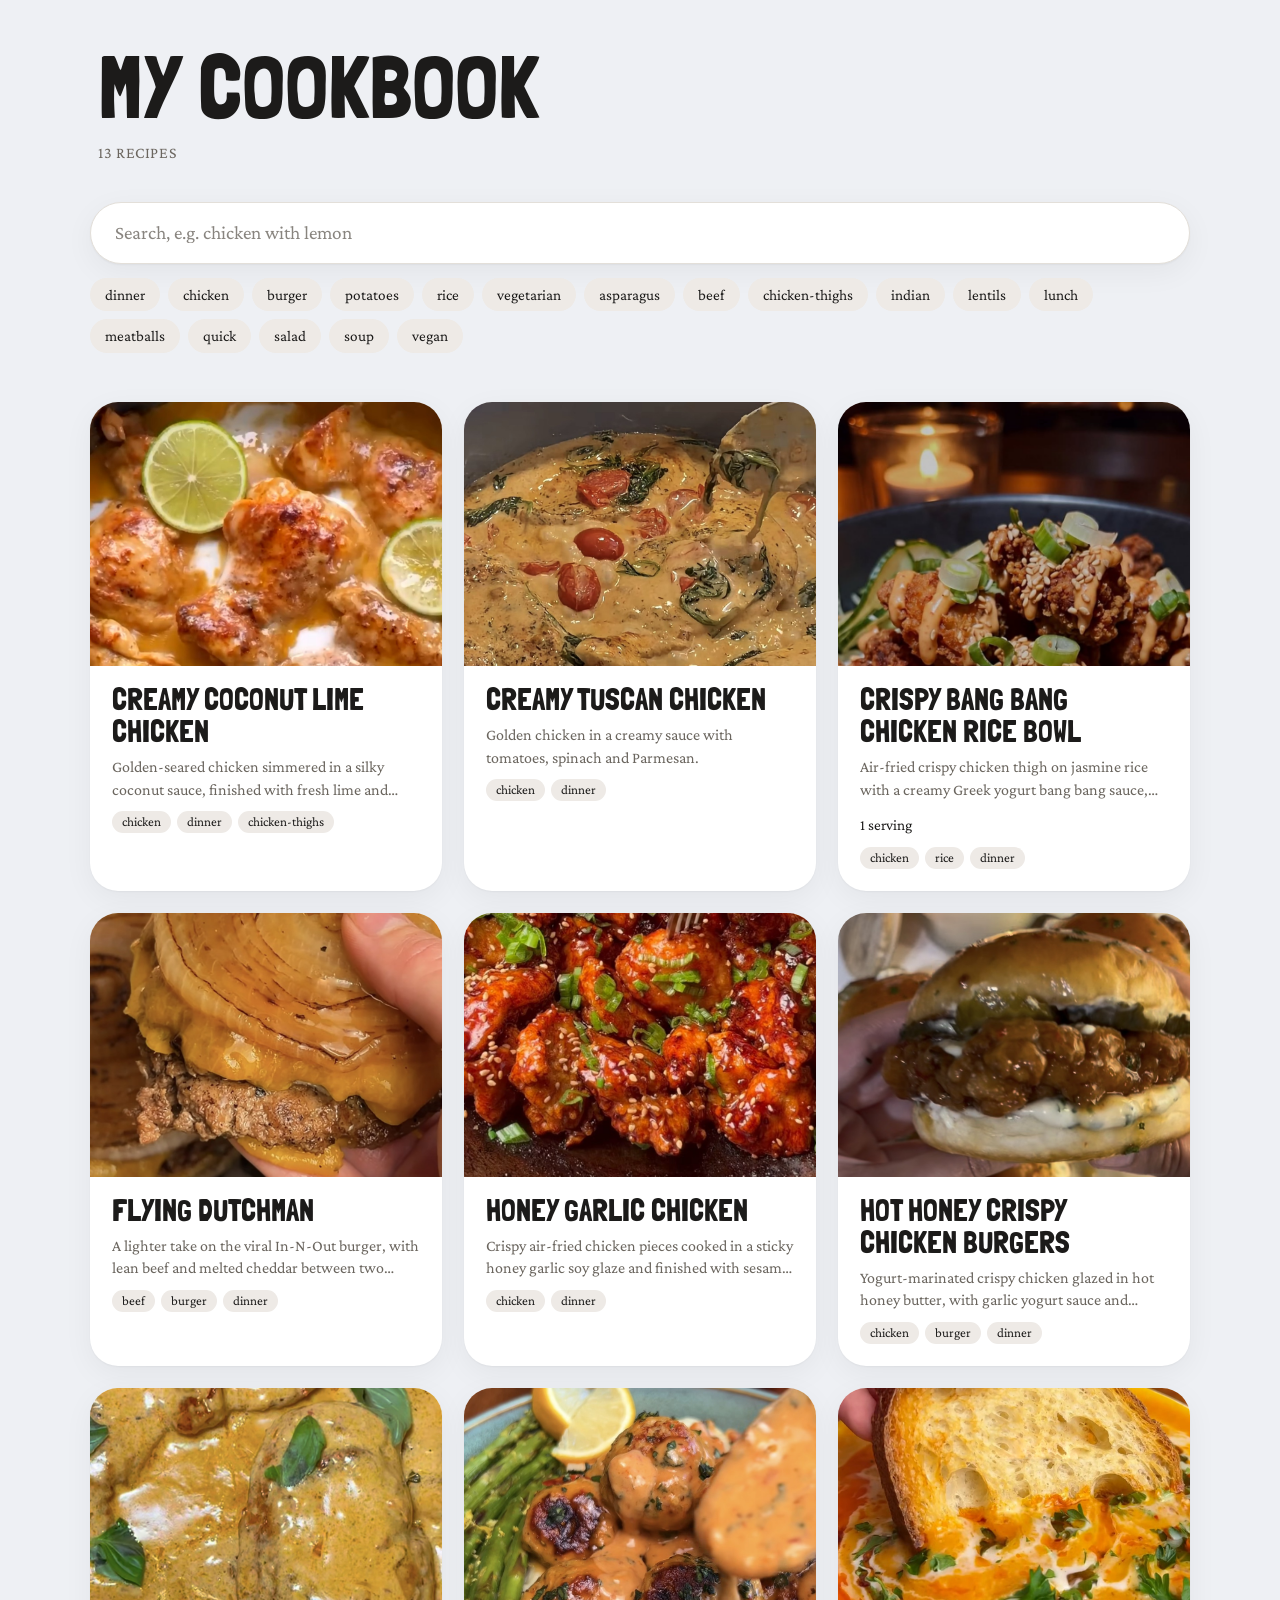
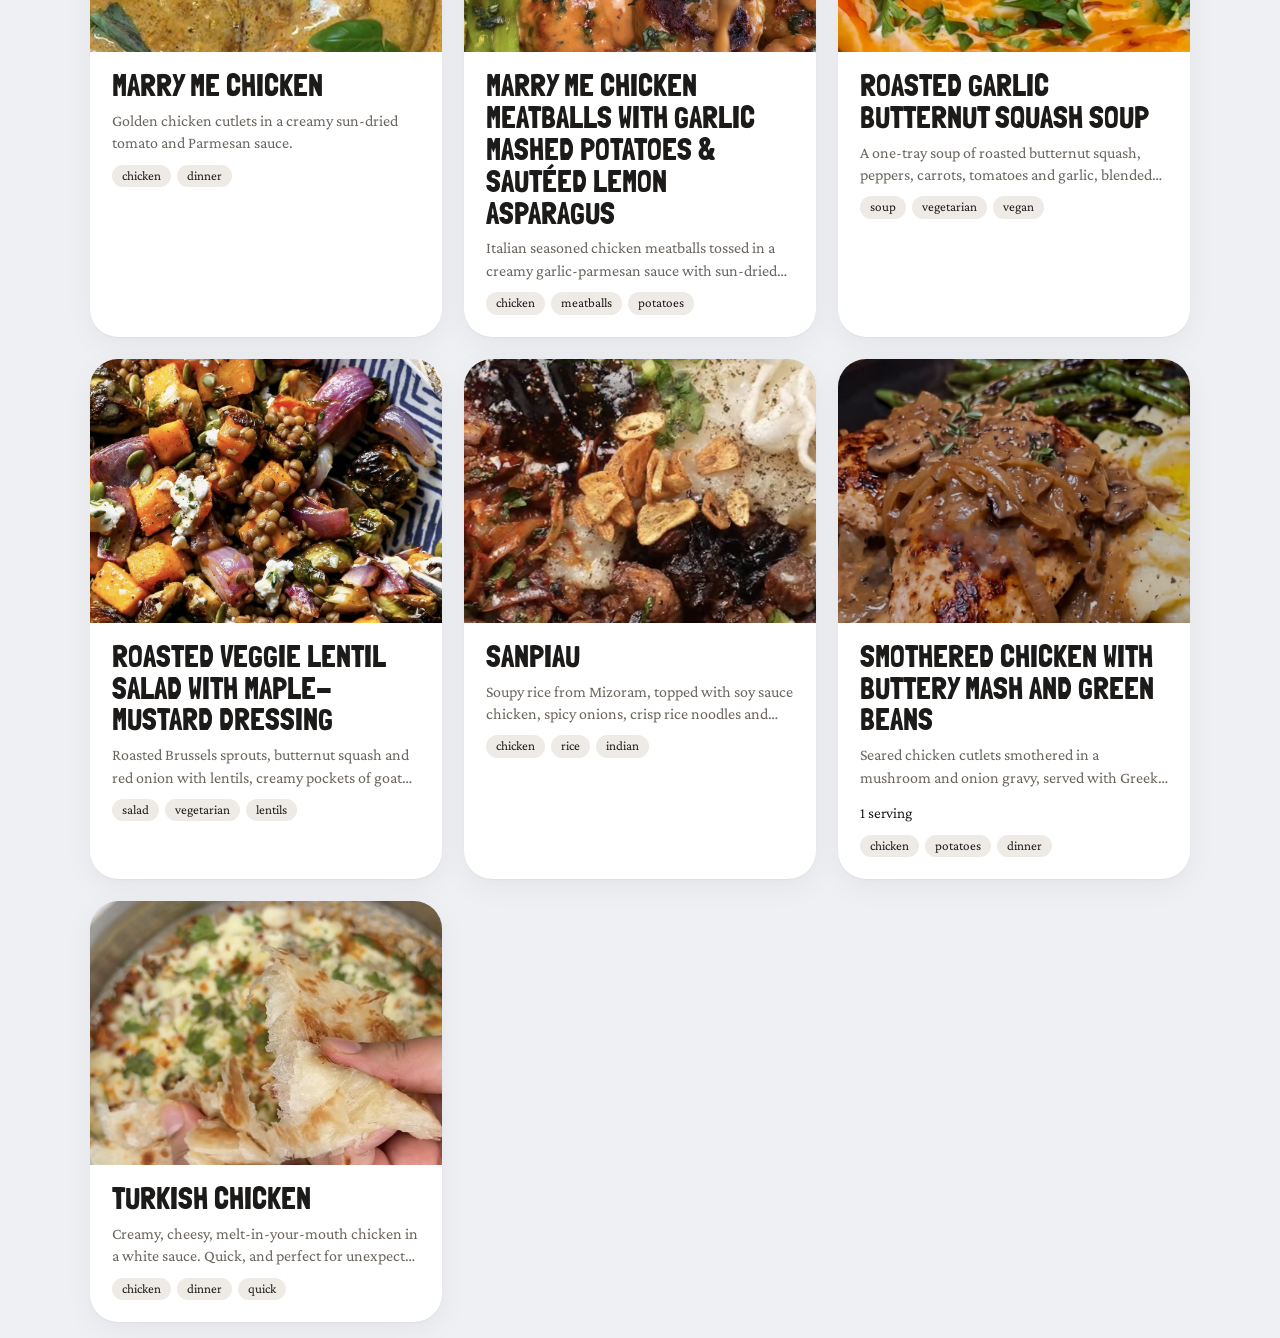
==== commit 651d8e13: "Add Honey Garlic Chicken" ====
--- a/site/index.html
+++ b/site/index.html
@@ -437,7 +437,7 @@
 <div class="wrap" id="listview">
   <header class="masthead">
     <h1>My Cookbook</h1>
-    <p>12 recipes</p>
+    <p>13 recipes</p>
   </header>
   <div class="searchbar">
     <input id="q" type="search" placeholder="Search, e.g. chicken with lemon" aria-label="Search recipes" autocomplete="off" enterkeyhint="search">
@@ -445,12 +445,12 @@
   <div id="tags" class="tags" aria-label="Filter by tag"><button type="button" data-tag="dinner" aria-pressed="false">dinner</button><button type="button" data-tag="chicken" aria-pressed="false">chicken</button><button type="button" data-tag="burger" aria-pressed="false">burger</button><button type="button" data-tag="potatoes" aria-pressed="false">potatoes</button><button type="button" data-tag="rice" aria-pressed="false">rice</button><button type="button" data-tag="vegetarian" aria-pressed="false">vegetarian</button><button type="button" data-tag="asparagus" aria-pressed="false">asparagus</button><button type="button" data-tag="beef" aria-pressed="false">beef</button><button type="button" data-tag="chicken-thighs" aria-pressed="false">chicken-thighs</button><button type="button" data-tag="indian" aria-pressed="false">indian</button><button type="button" data-tag="lentils" aria-pressed="false">lentils</button><button type="button" data-tag="lunch" aria-pressed="false">lunch</button><button type="button" data-tag="meatballs" aria-pressed="false">meatballs</button><button type="button" data-tag="quick" aria-pressed="false">quick</button><button type="button" data-tag="salad" aria-pressed="false">salad</button><button type="button" data-tag="soup" aria-pressed="false">soup</button><button type="button" data-tag="vegan" aria-pressed="false">vegan</button></div>
   <p id="status" class="status" role="status" aria-live="polite"></p>
   <div id="grid" class="grid">
-    <article class="card" data-slug="creamy-coconut-lime-chicken"><a href="recipes/creamy-coconut-lime-chicken.html"><div class="thumb"><img src="images/creamy-coconut-lime-chicken.jpg" alt="" loading="lazy" decoding="async"></div><div class="body"><h2>Creamy Coconut Lime Chicken</h2><p class="desc">Golden-seared chicken simmered in a silky coconut sauce, finished with fresh lime and coriander.</p><div class="chips"><span>chicken</span><span>dinner</span><span>chicken-thighs</span></div></div></a></article><article class="card" data-slug="creamy-tuscan-chicken"><a href="recipes/creamy-tuscan-chicken.html"><div class="thumb"><img src="images/creamy-tuscan-chicken.jpg" alt="" loading="lazy" decoding="async"></div><div class="body"><h2>Creamy Tuscan Chicken</h2><p class="desc">Golden chicken in a creamy sauce with tomatoes, spinach and Parmesan.</p><div class="chips"><span>chicken</span><span>dinner</span></div></div></a></article><article class="card" data-slug="bang-bang-chicken-rice-bowl"><a href="recipes/bang-bang-chicken-rice-bowl.html"><div class="thumb"><img src="images/bang-bang-chicken-rice-bowl.jpg" alt="" loading="lazy" decoding="async"></div><div class="body"><h2>Crispy Bang Bang Chicken Rice Bowl</h2><p class="desc">Air-fried crispy chicken thigh on jasmine rice with a creamy Greek yogurt bang bang sauce, cucumber and scallions.</p><div class="facts"><span>1 serving</span></div><div class="chips"><span>chicken</span><span>rice</span><span>dinner</span></div></div></a></article><article class="card" data-slug="flying-dutchman"><a href="recipes/flying-dutchman.html"><div class="thumb"><img src="images/flying-dutchman.jpg" alt="" loading="lazy" decoding="async"></div><div class="body"><h2>Flying Dutchman</h2><p class="desc">A lighter take on the viral In-N-Out burger, with lean beef and melted cheddar between two grilled onion slices instead of a bun.</p><div class="chips"><span>beef</span><span>burger</span><span>dinner</span></div></div></a></article><article class="card" data-slug="hot-honey-crispy-chicken-burgers"><a href="recipes/hot-honey-crispy-chicken-burgers.html"><div class="thumb"><img src="images/hot-honey-crispy-chicken-burgers.jpg" alt="" loading="lazy" decoding="async"></div><div class="body"><h2>Hot Honey Crispy Chicken Burgers</h2><p class="desc">Yogurt-marinated crispy chicken glazed in hot honey butter, with garlic yogurt sauce and pickles.</p><div class="chips"><span>chicken</span><span>burger</span><span>dinner</span></div></div></a></article><article class="card" data-slug="marry-me-chicken"><a href="recipes/marry-me-chicken.html"><div class="thumb"><img src="images/marry-me-chicken.jpg" alt="" loading="lazy" decoding="async"></div><div class="body"><h2>Marry Me Chicken</h2><p class="desc">Golden chicken cutlets in a creamy sun-dried tomato and Parmesan sauce.</p><div class="chips"><span>chicken</span><span>dinner</span></div></div></a></article><article class="card" data-slug="marry-me-chicken-meatballs"><a href="recipes/marry-me-chicken-meatballs.html"><div class="thumb"><img src="images/marry-me-chicken-meatballs.jpg" alt="" loading="lazy" decoding="async"></div><div class="body"><h2>Marry Me Chicken Meatballs with Garlic Mashed Potatoes &amp; Sautéed Lemon Asparagus</h2><p class="desc">Italian seasoned chicken meatballs tossed in a creamy garlic-parmesan sauce with sun-dried tomatoes and fresh basil, served with garlic mashed potatoes and sautéed lemon asparagus.</p><div class="chips"><span>chicken</span><span>meatballs</span><span>potatoes</span></div></div></a></article><article class="card" data-slug="roasted-garlic-butternut-squash-soup"><a href="recipes/roasted-garlic-butternut-squash-soup.html"><div class="thumb"><img src="images/roasted-garlic-butternut-squash-soup.jpg" alt="" loading="lazy" decoding="async"></div><div class="body"><h2>Roasted Garlic Butternut Squash Soup</h2><p class="desc">A one-tray soup of roasted butternut squash, peppers, carrots, tomatoes and garlic, blended smooth and served with chili oil, coconut milk and sourdough.</p><div class="chips"><span>soup</span><span>vegetarian</span><span>vegan</span></div></div></a></article><article class="card" data-slug="roasted-veggie-lentil-salad"><a href="recipes/roasted-veggie-lentil-salad.html"><div class="thumb"><img src="images/roasted-veggie-lentil-salad.jpg" alt="" loading="lazy" decoding="async"></div><div class="body"><h2>Roasted Veggie Lentil Salad with Maple-Mustard Dressing</h2><p class="desc">Roasted Brussels sprouts, butternut squash and red onion with lentils, creamy pockets of goat cheese and a maple-mustard dressing.</p><div class="chips"><span>salad</span><span>vegetarian</span><span>lentils</span></div></div></a></article><article class="card" data-slug="sanpiau"><a href="recipes/sanpiau.html"><div class="thumb"><img src="images/sanpiau.jpg" alt="" loading="lazy" decoding="async"></div><div class="body"><h2>Sanpiau</h2><p class="desc">Soupy rice from Mizoram, topped with soy sauce chicken, spicy onions, crisp rice noodles and herbs.</p><div class="chips"><span>chicken</span><span>rice</span><span>indian</span></div></div></a></article><article class="card" data-slug="smothered-chicken-mash-green-beans"><a href="recipes/smothered-chicken-mash-green-beans.html"><div class="thumb"><img src="images/smothered-chicken-mash-green-beans.jpg" alt="" loading="lazy" decoding="async"></div><div class="body"><h2>Smothered Chicken with Buttery Mash and Green Beans</h2><p class="desc">Seared chicken cutlets smothered in a mushroom and onion gravy, served with Greek yogurt mash and blistered green beans.</p><div class="facts"><span>1 serving</span></div><div class="chips"><span>chicken</span><span>potatoes</span><span>dinner</span></div></div></a></article><article class="card" data-slug="turkish-chicken"><a href="recipes/turkish-chicken.html"><div class="thumb"><img src="images/turkish-chicken.jpg" alt="" loading="lazy" decoding="async"></div><div class="body"><h2>Turkish Chicken</h2><p class="desc">Creamy, cheesy, melt-in-your-mouth chicken in a white sauce. Quick, and perfect for unexpected guests.</p><div class="chips"><span>chicken</span><span>dinner</span><span>quick</span></div></div></a></article>
+    <article class="card" data-slug="creamy-coconut-lime-chicken"><a href="recipes/creamy-coconut-lime-chicken.html"><div class="thumb"><img src="images/creamy-coconut-lime-chicken.jpg" alt="" loading="lazy" decoding="async"></div><div class="body"><h2>Creamy Coconut Lime Chicken</h2><p class="desc">Golden-seared chicken simmered in a silky coconut sauce, finished with fresh lime and coriander.</p><div class="chips"><span>chicken</span><span>dinner</span><span>chicken-thighs</span></div></div></a></article><article class="card" data-slug="creamy-tuscan-chicken"><a href="recipes/creamy-tuscan-chicken.html"><div class="thumb"><img src="images/creamy-tuscan-chicken.jpg" alt="" loading="lazy" decoding="async"></div><div class="body"><h2>Creamy Tuscan Chicken</h2><p class="desc">Golden chicken in a creamy sauce with tomatoes, spinach and Parmesan.</p><div class="chips"><span>chicken</span><span>dinner</span></div></div></a></article><article class="card" data-slug="bang-bang-chicken-rice-bowl"><a href="recipes/bang-bang-chicken-rice-bowl.html"><div class="thumb"><img src="images/bang-bang-chicken-rice-bowl.jpg" alt="" loading="lazy" decoding="async"></div><div class="body"><h2>Crispy Bang Bang Chicken Rice Bowl</h2><p class="desc">Air-fried crispy chicken thigh on jasmine rice with a creamy Greek yogurt bang bang sauce, cucumber and scallions.</p><div class="facts"><span>1 serving</span></div><div class="chips"><span>chicken</span><span>rice</span><span>dinner</span></div></div></a></article><article class="card" data-slug="flying-dutchman"><a href="recipes/flying-dutchman.html"><div class="thumb"><img src="images/flying-dutchman.jpg" alt="" loading="lazy" decoding="async"></div><div class="body"><h2>Flying Dutchman</h2><p class="desc">A lighter take on the viral In-N-Out burger, with lean beef and melted cheddar between two grilled onion slices instead of a bun.</p><div class="chips"><span>beef</span><span>burger</span><span>dinner</span></div></div></a></article><article class="card" data-slug="honey-garlic-chicken"><a href="recipes/honey-garlic-chicken.html"><div class="thumb"><img src="images/honey-garlic-chicken.jpg" alt="" loading="lazy" decoding="async"></div><div class="body"><h2>Honey Garlic Chicken</h2><p class="desc">Crispy air-fried chicken pieces cooked in a sticky honey garlic soy glaze and finished with sesame seeds and green onions.</p><div class="chips"><span>chicken</span><span>dinner</span></div></div></a></article><article class="card" data-slug="hot-honey-crispy-chicken-burgers"><a href="recipes/hot-honey-crispy-chicken-burgers.html"><div class="thumb"><img src="images/hot-honey-crispy-chicken-burgers.jpg" alt="" loading="lazy" decoding="async"></div><div class="body"><h2>Hot Honey Crispy Chicken Burgers</h2><p class="desc">Yogurt-marinated crispy chicken glazed in hot honey butter, with garlic yogurt sauce and pickles.</p><div class="chips"><span>chicken</span><span>burger</span><span>dinner</span></div></div></a></article><article class="card" data-slug="marry-me-chicken"><a href="recipes/marry-me-chicken.html"><div class="thumb"><img src="images/marry-me-chicken.jpg" alt="" loading="lazy" decoding="async"></div><div class="body"><h2>Marry Me Chicken</h2><p class="desc">Golden chicken cutlets in a creamy sun-dried tomato and Parmesan sauce.</p><div class="chips"><span>chicken</span><span>dinner</span></div></div></a></article><article class="card" data-slug="marry-me-chicken-meatballs"><a href="recipes/marry-me-chicken-meatballs.html"><div class="thumb"><img src="images/marry-me-chicken-meatballs.jpg" alt="" loading="lazy" decoding="async"></div><div class="body"><h2>Marry Me Chicken Meatballs with Garlic Mashed Potatoes &amp; Sautéed Lemon Asparagus</h2><p class="desc">Italian seasoned chicken meatballs tossed in a creamy garlic-parmesan sauce with sun-dried tomatoes and fresh basil, served with garlic mashed potatoes and sautéed lemon asparagus.</p><div class="chips"><span>chicken</span><span>meatballs</span><span>potatoes</span></div></div></a></article><article class="card" data-slug="roasted-garlic-butternut-squash-soup"><a href="recipes/roasted-garlic-butternut-squash-soup.html"><div class="thumb"><img src="images/roasted-garlic-butternut-squash-soup.jpg" alt="" loading="lazy" decoding="async"></div><div class="body"><h2>Roasted Garlic Butternut Squash Soup</h2><p class="desc">A one-tray soup of roasted butternut squash, peppers, carrots, tomatoes and garlic, blended smooth and served with chili oil, coconut milk and sourdough.</p><div class="chips"><span>soup</span><span>vegetarian</span><span>vegan</span></div></div></a></article><article class="card" data-slug="roasted-veggie-lentil-salad"><a href="recipes/roasted-veggie-lentil-salad.html"><div class="thumb"><img src="images/roasted-veggie-lentil-salad.jpg" alt="" loading="lazy" decoding="async"></div><div class="body"><h2>Roasted Veggie Lentil Salad with Maple-Mustard Dressing</h2><p class="desc">Roasted Brussels sprouts, butternut squash and red onion with lentils, creamy pockets of goat cheese and a maple-mustard dressing.</p><div class="chips"><span>salad</span><span>vegetarian</span><span>lentils</span></div></div></a></article><article class="card" data-slug="sanpiau"><a href="recipes/sanpiau.html"><div class="thumb"><img src="images/sanpiau.jpg" alt="" loading="lazy" decoding="async"></div><div class="body"><h2>Sanpiau</h2><p class="desc">Soupy rice from Mizoram, topped with soy sauce chicken, spicy onions, crisp rice noodles and herbs.</p><div class="chips"><span>chicken</span><span>rice</span><span>indian</span></div></div></a></article><article class="card" data-slug="smothered-chicken-mash-green-beans"><a href="recipes/smothered-chicken-mash-green-beans.html"><div class="thumb"><img src="images/smothered-chicken-mash-green-beans.jpg" alt="" loading="lazy" decoding="async"></div><div class="body"><h2>Smothered Chicken with Buttery Mash and Green Beans</h2><p class="desc">Seared chicken cutlets smothered in a mushroom and onion gravy, served with Greek yogurt mash and blistered green beans.</p><div class="facts"><span>1 serving</span></div><div class="chips"><span>chicken</span><span>potatoes</span><span>dinner</span></div></div></a></article><article class="card" data-slug="turkish-chicken"><a href="recipes/turkish-chicken.html"><div class="thumb"><img src="images/turkish-chicken.jpg" alt="" loading="lazy" decoding="async"></div><div class="body"><h2>Turkish Chicken</h2><p class="desc">Creamy, cheesy, melt-in-your-mouth chicken in a white sauce. Quick, and perfect for unexpected guests.</p><div class="chips"><span>chicken</span><span>dinner</span><span>quick</span></div></div></a></article>
   </div>
   <p id="empty" class="empty" hidden>No recipe matches that search. Try fewer words.</p>
 </div>
 
-<script type="application/json" id="recipe-data">[{"slug": "creamy-coconut-lime-chicken", "title": "Creamy Coconut Lime Chicken", "description": "Golden-seared chicken simmered in a silky coconut sauce, finished with fresh lime and coriander.", "tags": ["chicken", "dinner", "chicken-thighs"], "ingredients": ["6–8 chicken thighs, or 4–5 breasts", "Paprika", "1 large shallot", "1 green chilli", "1 tbsp minced garlic", "1 tbsp minced ginger", "200 ml chicken stock", "400 ml coconut milk", "160 ml coconut cream", "1 tbsp dark soy sauce", "1 tbsp fish sauce", "Coriander", "Lime, zest and juice", "Olive oil, 1–2 tbsp", "Salt and pepper"], "steps": ["Heat 1–2 tbsp olive oil in a large pan. Add the chicken and season with salt, pepper and paprika. Cook on both sides until golden, then remove.", "Add the shallot and chilli and cook for 3–5 minutes over low heat. Stir through the ginger, garlic and lime zest and heat for 1–2 minutes.", "Pour in the stock, coconut milk and coconut cream. Keep a little cream back to top the chicken at the end.", "Mix in the soy sauce, return the chicken to the pan, cover and cook for 10–15 minutes over low heat, until the chicken is cooked through and the sauce has thickened.", "Serve with the fish sauce, lime juice, dollops of coconut cream, coriander and lime slices."]}, {"slug": "creamy-tuscan-chicken", "title": "Creamy Tuscan Chicken", "description": "Golden chicken in a creamy sauce with tomatoes, spinach and Parmesan.", "tags": ["chicken", "dinner"], "ingredients": ["3 chicken breasts, sliced in half", "Salt and pepper", "½ tsp smoked paprika", "1 tsp garlic powder", "1 tbsp Italian seasoning", "1 tsp dried parsley", "½ tsp chili flakes (optional)", "1 tbsp butter", "½ onion, diced", "3 garlic cloves, minced", "1 cup grape tomatoes, halved", "2 cups spinach", "1 cup heavy cream", "¼ cup Parmesan", "Salt and pepper", "Fresh parsley"], "steps": ["Season and cook the chicken until golden; set aside.", "Sauté the onion and garlic in butter.", "Add the tomatoes, then the spinach.", "Stir in the heavy cream and Parmesan until creamy.", "Season with salt and pepper, return the chicken to the pan, simmer for 2–3 minutes, garnish with parsley, and enjoy!"]}, {"slug": "bang-bang-chicken-rice-bowl", "title": "Crispy Bang Bang Chicken Rice Bowl", "description": "Air-fried crispy chicken thigh on jasmine rice with a creamy Greek yogurt bang bang sauce, cucumber and scallions.", "tags": ["chicken", "rice", "dinner"], "ingredients": ["⅓ cup plain nonfat Greek yogurt", "2 tsp honey", "1 tsp rice vinegar", "1 tsp sriracha", "1 tsp lime juice", "Pinch of salt", "8 oz (227 g) raw boneless, skinless chicken thigh", "2 tbsp cornstarch", "1 tsp garlic powder", "½ tsp smoked paprika", "1 tbsp olive oil", "1 cup cooked jasmine rice", "½ cucumber (150 g), thinly sliced", "2 scallions, sliced", "1 tsp sesame seeds", "Salt and black pepper, to taste"], "steps": ["Coat the chicken: Cut the chicken into chunks and pat dry. Toss with cornstarch, garlic powder, paprika, salt and pepper.", "Air fry evenly: Preheat to 400°F (200°C). Brush the chicken with oil and arrange in one layer. Air fry 12–15 minutes, shaking halfway, until crisp and 165°F (74°C) inside.", "Mix the sauce: Whisk the yogurt, honey, vinegar, sriracha, lime juice and salt until smooth.", "Prepare the toppings: Thinly slice the cucumber and scallions. Keep chilled.", "Warm the rice: Heat the cooked rice until steaming hot and spoon into a wide bowl.", "Build the bowl: Add the chicken, drizzle with sauce and scatter over the cucumber, scallions and sesame seeds."]}, {"slug": "flying-dutchman", "title": "Flying Dutchman", "description": "A lighter take on the viral In-N-Out burger, with lean beef and melted cheddar between two grilled onion slices instead of a bun.", "tags": ["beef", "burger", "dinner"], "ingredients": ["1 lb 93% lean ground beef", "3 large white or yellow onions (you may need extra to get enough thick middle slices)", "Low fat cheddar cheese slices", "Butter for frying (lighter than oil)", "Salt and pepper", "½ cup light mayo", "2 tbsp ketchup", "1–2 tbsp mustard", "Finely diced pickles", "1–2 tbsp pickle juice, depending on how thick you want it"], "steps": ["Cut thick rounds from the middle of your onions to make your onion buns.", "Form your beef into balls, season, and place on a hot skillet. Press flat and add salt and pepper. Let it cook until it looks almost cooked all the way through, then flip.", "Add American cheese and let it melt.", "Fry your onion slices in butter until golden and tender.", "Sandwich your cheesy burger patties between the onion slices, add your light burger sauce, and dig in!"]}, {"slug": "hot-honey-crispy-chicken-burgers", "title": "Hot Honey Crispy Chicken Burgers", "description": "Yogurt-marinated crispy chicken glazed in hot honey butter, with garlic yogurt sauce and pickles.", "tags": ["chicken", "burger", "dinner"], "ingredients": ["500 g chicken, cut into thin burger-sized pieces", "200 g Greek yogurt", "1 tbsp white vinegar", "2 tbsp hot sauce (optional)", "1 egg", "1 tbsp paprika", "1 tsp black pepper", "1 tbsp garlic powder", "1 tsp onion powder", "Pinch of salt", "1 cup chickpea flour", "1 cup cornflour", "Same seasonings as the chicken", "150 g Greek yogurt", "2 tbsp water", "1 tsp garlic powder", "½ tsp onion powder", "½ tsp black pepper", "Pinch of salt", "1 tbsp freshly chopped parsley", "Squeeze of lemon juice", "6–7 tbsp butter", "1 tbsp oil", "2 tbsp hot sauce (optional)", "3 tbsp honey", "4 burger buns (or sourdough bread)", "Pickles", "2 onions"], "steps": ["Marinate: Mix the Greek yogurt, vinegar, hot sauce, egg and chicken seasonings. Add the chicken and marinate for 30–40 minutes.", "Coat: Mix the chickpea flour, cornflour and seasonings. Coat each chicken piece in the flour mixture, dip back into the marinade, then coat in the flour again.", "Fry: Deep-fry (or shallow-fry) immediately in hot oil until golden, crispy and cooked through.", "Hot honey glaze: Melt the butter with the oil, then mix in the hot sauce and honey. Reserve some for the buns and coat the crispy chicken with the rest.", "Sauce: Mix all the sauce ingredients until smooth.", "Assemble: Spread garlic yogurt sauce on the buns, add the crispy chicken and pickles, then close the burgers. Brush the tops with the reserved hot honey glaze and serve with extra sauce. Fry onion rings as decoration."]}, {"slug": "marry-me-chicken", "title": "Marry Me Chicken", "description": "Golden chicken cutlets in a creamy sun-dried tomato and Parmesan sauce.", "tags": ["chicken", "dinner"], "ingredients": ["3 large boneless, skinless chicken breasts, or 6 chicken cutlets (about 2½ pounds total), patted dry", "Kosher salt (such as Diamond Crystal) and black pepper", "¼ cup all-purpose flour", "3 tablespoons extra-virgin olive oil, plus more as needed", "3 tablespoons unsalted butter", "3 garlic cloves, chopped", "1 tablespoon tomato paste", "1 teaspoon dried oregano", "Red-pepper flakes, to taste", "1 cup low-sodium chicken stock", "½ to ¾ cup heavy cream", "½ cup (1½ ounces) grated Parmesan", "⅓ cup sliced sun-dried tomatoes, packed in oil", "½ tablespoon chicken bouillon (optional, this is my modification)", "Fresh basil, for serving"], "steps": ["Slice each chicken breast in half horizontally.", "Season both sides of the chicken with salt and pepper.", "Coat the chicken with flour and shake off the excess. Transfer the chicken to a plate.", "Heat the oil in a large pan over medium-high. Once hot, reduce the heat to medium and add the butter.", "As soon as it melts, add the chicken and cook until golden, about 5 minutes each side. Flip the chicken and cook the other side until golden, 4–5 minutes. Do this in batches, adding more oil if needed. Transfer the cutlets to a plate.", "Reduce the heat to low, add the garlic and cook until fragrant, 1 to 2 minutes. Add the tomato paste, stirring until the color deepens, about 2 minutes. Add the oregano and red-pepper flakes, to taste.", "Increase the heat to medium, add the stock and bring to a simmer, scraping up any bits from the bottom of the pan, about 5 minutes.", "Add the cream, stirring, until it thickens slightly, about 3 minutes.", "Watch the cream closely, reducing the heat if necessary, to maintain a gentle simmer. Stir in the Parmesan and the sun-dried tomatoes. Add more cream, if you like, and season the sauce. This is where I like to add the chicken bouillon. It is optional, but it really adds a lot more flavor.", "Place the chicken back in the pan to warm through, about 4 minutes. Remove from the heat and scatter basil on top. Serve with your favorite sides."]}, {"slug": "marry-me-chicken-meatballs", "title": "Marry Me Chicken Meatballs with Garlic Mashed Potatoes & Sautéed Lemon Asparagus", "description": "Italian seasoned chicken meatballs tossed in a creamy garlic-parmesan sauce with sun-dried tomatoes and fresh basil, served with garlic mashed potatoes and sautéed lemon asparagus.", "tags": ["chicken", "meatballs", "potatoes", "asparagus", "dinner"], "ingredients": ["2 lb Yukon gold potatoes, peeled and diced", "3 garlic cloves, minced", "¼ cup butter", "¾ cup milk of choice", "¼ tsp + ⅛ tsp salt (plus extra for boiling the potatoes)", "Cracked black pepper, to taste", "1 bundle of asparagus", "Olive oil", "Salt", "Cracked black pepper", "Lemon zest"], "steps": ["Add the potatoes to a pot of cold water with a handful of salt. Cover and bring to a boil. Boil for 15–20 minutes or until the potatoes are tender.", "Heat the butter, milk and minced garlic together in a small pot over medium-low until the butter melts and it's warm throughout.", "Transfer the cooked potatoes to a large bowl and mash with a potato masher. Add the milk and butter mixture, salt and cracked pepper to taste. Continue mashing and mixing until smooth. (You can also use a handheld mixer to whip the potatoes.)", "Taste and adjust the seasonings, if needed.", "Add a splash of olive oil to a large skillet and heat over medium heat. Once hot, add the asparagus and sauté for 5–8 minutes or until just tender.", "Generously season with salt and pepper. Sprinkle lemon zest over the top and toss. (Sometimes we'll add a squeeze of lemon too!)"]}, {"slug": "roasted-garlic-butternut-squash-soup", "title": "Roasted Garlic Butternut Squash Soup", "description": "A one-tray soup of roasted butternut squash, peppers, carrots, tomatoes and garlic, blended smooth and served with chili oil, coconut milk and sourdough.", "tags": ["soup", "vegetarian", "vegan"], "ingredients": ["1 butternut squash, halved with seeds removed", "1 red onion, halved", "1 red bell pepper", "4 carrots, peeled", "2 heads garlic", "2–3 cups cherry tomatoes", "2–4 tbsp avocado or olive oil", "1 tsp each paprika, pepper and thyme", "Salt, to taste", "2 cups vegetable broth, plus more if needed", "Chili oil", "Coconut milk, for drizzling", "Fresh herbs", "Sourdough"], "steps": ["Preheat the oven to 425°F (220°C). Place the squash cut-side up on a baking tray and add the onion halves into the squash cavities. Place the bell pepper, carrots, garlic and cherry tomatoes on the tray.", "Drizzle everything with oil and season with salt, paprika, pepper and thyme. Try to rub the seasoning into the squash.", "Roast for 50–60 minutes, until everything is soft and caramelized.", "Scoop the squash out of the skin and add everything from the tray to a blender, including the roasted garlic (remove its skin) and the juices.", "Add the vegetable broth and blend until smooth.", "Warm the soup up however you like and adjust the seasonings as you see fit.", "Serve with chili oil, a drizzle of coconut milk, fresh herbs and some sourdough."]}, {"slug": "roasted-veggie-lentil-salad", "title": "Roasted Veggie Lentil Salad with Maple-Mustard Dressing", "description": "Roasted Brussels sprouts, butternut squash and red onion with lentils, creamy pockets of goat cheese and a maple-mustard dressing.", "tags": ["salad", "vegetarian", "lentils", "lunch"], "ingredients": ["1 cup brown or green lentils", "2 garlic cloves", "1 bay leaf", "1 lb Brussels sprouts", "4 cups peeled and cubed butternut squash", "1 small (or ½ large) red onion", "5 to 6 sprigs fresh thyme", "3 tbsp extra-virgin olive oil", "1 tsp ground coriander", "½ tsp paprika", "2 to 4 oz goat cheese", "¼ cup toasted pumpkin seeds", "2 tbsp apple cider vinegar", "1 tbsp maple syrup", "1 tbsp Dijon mustard", "¼ cup extra-virgin olive oil", "Kosher salt and cracked black pepper"], "steps": []}, {"slug": "sanpiau", "title": "Sanpiau", "description": "Soupy rice from Mizoram, topped with soy sauce chicken, spicy onions, crisp rice noodles and herbs.", "tags": ["chicken", "rice", "indian", "dinner"], "ingredients": ["250 g rice, soaked for 2–3 hours", "1.5 litres water, plus extra boiling water", "Chicken bouillon cubes or chicken stock, as needed", "Salt, to taste", "250 g boneless chicken, cubed", "4–5 garlic cloves, chopped", "1 medium onion, sliced", "1½ tbsp soy sauce", "Oil, for frying", "Onion, thinly sliced", "1 tsp red pepper flakes", "Black peppercorns, freshly roasted and crushed", "Salt, to taste", "Cilantro, chopped", "Hot oil, preferably from frying the chicken", "Long rice papadums or any rice papad (I used fried rice noodles)", "Green onions, chopped", "Fresh red chillies, thinly sliced", "Cilantro, chopped", "Fish sauce, to taste", "Extra crushed black pepper", "Fried garlic, optional"], "steps": ["Soak the rice for 2–3 hours, then drain. Add to a pressure cooker with 1.5 litres water, chicken bouillon (or stock) and salt. Cook for 3 whistles. Turn off the heat and let the pressure release naturally.", "Open the cooker and whisk or stir the rice to break down the grains. Add boiling water as needed and cook on low, stirring often, until the rice is completely soft, mushy and soupy. Adjust salt and keep warm.", "Heat oil over medium heat. Fry garlic and sliced onion until golden. Add the chicken and fry until golden and cooked through. Pour in the soy sauce, stir well and cook for another 2 minutes. Set aside, reserving some of the oil.", "Fry rice papad or dried rice noodles until crisp. In a dry pan, roast whole black peppercorns until fragrant, then crush them coarsely.", "Mix sliced onion, red pepper flakes, salt and freshly crushed pepper. Pour over a little hot oil or reserved chicken oil, toss well, then add chopped cilantro.", "Spoon the hot, soupy rice into a bowl. Top with soy sauce chicken, spicy onions, crisp papad or rice noodles, green onions, cilantro and red chillies. Finish with crushed black pepper, fish sauce and optional fried garlic. Serve hot!"]}, {"slug": "smothered-chicken-mash-green-beans", "title": "Smothered Chicken with Buttery Mash and Green Beans", "description": "Seared chicken cutlets smothered in a mushroom and onion gravy, served with Greek yogurt mash and blistered green beans.", "tags": ["chicken", "potatoes", "dinner"], "ingredients": ["1 cup chicken stock", "2 tsp cornstarch", "1 medium onion (150 g), thinly sliced", "4 oz (113 g) mushrooms, sliced", "2 sprigs fresh thyme", "1 tsp olive oil", "Salt and black pepper, to taste", "6 oz (170 g) raw boneless, skinless chicken breast", "8 oz (227 g) potatoes, peeled and cubed", "3 tbsp plain nonfat Greek yogurt", "1 tsp butter", "2 tsp olive oil", "1 cup green beans, trimmed", "½ tsp garlic powder", "½ tsp smoked paprika", "Fresh thyme, to finish"], "steps": ["Start the potatoes: Boil the potatoes in salted water for 15–20 minutes until tender. Drain and let them steam dry.", "Sear the chicken: Halve the breast into thin cutlets and season with garlic powder, paprika, salt and pepper. Brown in 2 tsp oil over medium-high heat, about 3 minutes per side. Transfer to a plate.", "Cook the vegetables: Add the remaining 1 tsp oil, the onion and the mushrooms. Cook for 6–8 minutes until softened and lightly browned.", "Finish the gravy: Whisk the cornstarch into the cold stock. Add it with the thyme and simmer until thickened. Return the chicken and simmer about 5 minutes, until 165°F (74°C) inside.", "Make the sides: Mash the potatoes with the yogurt and butter. Steam the beans in a skillet with a splash of water until tender-crisp, then evaporate the water and lightly blister them.", "Plate the meal: Remove the thyme stems. Serve the chicken and gravy with the mash and beans and finish with fresh thyme."]}, {"slug": "turkish-chicken", "title": "Turkish Chicken", "description": "Creamy, cheesy, melt-in-your-mouth chicken in a white sauce. Quick, and perfect for unexpected guests.", "tags": ["chicken", "dinner", "quick"], "ingredients": ["1 kg boneless chicken (5 pieces)", "200 g dahi (yogurt)", "1 tsp salt, or to taste", "1 tsp red chilli powder", "1 tsp black pepper powder", "1 tsp cumin (jeera) powder", "2 tsp paprika powder", "2 tbsp tomato paste", "2–3 tbsp ginger & garlic paste", "1 lemon", "2–3 cubes of butter, for cooking", "3–4 cubes of butter", "3 tbsp maida (all-purpose flour)", "1 cup milk", "1 tsp garlic granules", "½ tsp salt", "½ tsp chilli flakes", "½ tsp black pepper powder", "½ tsp oregano", "1 tsp parsley", "Mozzarella", "Parmesan", "Fresh parsley", "A little chilli flakes", "Toasted bread, pita, rice, crispy fries or laacha paratha"], "steps": ["Mix the chicken with the dahi, salt, red chilli powder, black pepper, cumin, paprika, tomato paste, ginger & garlic paste and the juice of the lemon. Mix well, cover and leave for 20–30 minutes for better flavour.", "Melt 2–3 cubes of butter in a pan, add the chicken and cook for 15–20 minutes on low-high heat.", "Melt 3–4 cubes of butter, add the maida and stir for 2–3 minutes on low-high heat.", "Add the milk and stir well. Add the garlic granules, salt, chilli flakes, black pepper, oregano and parsley, and mix until smooth.", "Pour the white sauce over the chicken.", "Add mozzarella and Parmesan, finish with fresh parsley and a little chilli flakes, and cook for only 4–5 minutes.", "Serve hot with toasted bread, pita, rice, crispy fries or laacha paratha."]}]</script>
+<script type="application/json" id="recipe-data">[{"slug": "creamy-coconut-lime-chicken", "title": "Creamy Coconut Lime Chicken", "description": "Golden-seared chicken simmered in a silky coconut sauce, finished with fresh lime and coriander.", "tags": ["chicken", "dinner", "chicken-thighs"], "ingredients": ["6–8 chicken thighs, or 4–5 breasts", "Paprika", "1 large shallot", "1 green chilli", "1 tbsp minced garlic", "1 tbsp minced ginger", "200 ml chicken stock", "400 ml coconut milk", "160 ml coconut cream", "1 tbsp dark soy sauce", "1 tbsp fish sauce", "Coriander", "Lime, zest and juice", "Olive oil, 1–2 tbsp", "Salt and pepper"], "steps": ["Heat 1–2 tbsp olive oil in a large pan. Add the chicken and season with salt, pepper and paprika. Cook on both sides until golden, then remove.", "Add the shallot and chilli and cook for 3–5 minutes over low heat. Stir through the ginger, garlic and lime zest and heat for 1–2 minutes.", "Pour in the stock, coconut milk and coconut cream. Keep a little cream back to top the chicken at the end.", "Mix in the soy sauce, return the chicken to the pan, cover and cook for 10–15 minutes over low heat, until the chicken is cooked through and the sauce has thickened.", "Serve with the fish sauce, lime juice, dollops of coconut cream, coriander and lime slices."]}, {"slug": "creamy-tuscan-chicken", "title": "Creamy Tuscan Chicken", "description": "Golden chicken in a creamy sauce with tomatoes, spinach and Parmesan.", "tags": ["chicken", "dinner"], "ingredients": ["3 chicken breasts, sliced in half", "Salt and pepper", "½ tsp smoked paprika", "1 tsp garlic powder", "1 tbsp Italian seasoning", "1 tsp dried parsley", "½ tsp chili flakes (optional)", "1 tbsp butter", "½ onion, diced", "3 garlic cloves, minced", "1 cup grape tomatoes, halved", "2 cups spinach", "1 cup heavy cream", "¼ cup Parmesan", "Salt and pepper", "Fresh parsley"], "steps": ["Season and cook the chicken until golden; set aside.", "Sauté the onion and garlic in butter.", "Add the tomatoes, then the spinach.", "Stir in the heavy cream and Parmesan until creamy.", "Season with salt and pepper, return the chicken to the pan, simmer for 2–3 minutes, garnish with parsley, and enjoy!"]}, {"slug": "bang-bang-chicken-rice-bowl", "title": "Crispy Bang Bang Chicken Rice Bowl", "description": "Air-fried crispy chicken thigh on jasmine rice with a creamy Greek yogurt bang bang sauce, cucumber and scallions.", "tags": ["chicken", "rice", "dinner"], "ingredients": ["⅓ cup plain nonfat Greek yogurt", "2 tsp honey", "1 tsp rice vinegar", "1 tsp sriracha", "1 tsp lime juice", "Pinch of salt", "8 oz (227 g) raw boneless, skinless chicken thigh", "2 tbsp cornstarch", "1 tsp garlic powder", "½ tsp smoked paprika", "1 tbsp olive oil", "1 cup cooked jasmine rice", "½ cucumber (150 g), thinly sliced", "2 scallions, sliced", "1 tsp sesame seeds", "Salt and black pepper, to taste"], "steps": ["Coat the chicken: Cut the chicken into chunks and pat dry. Toss with cornstarch, garlic powder, paprika, salt and pepper.", "Air fry evenly: Preheat to 400°F (200°C). Brush the chicken with oil and arrange in one layer. Air fry 12–15 minutes, shaking halfway, until crisp and 165°F (74°C) inside.", "Mix the sauce: Whisk the yogurt, honey, vinegar, sriracha, lime juice and salt until smooth.", "Prepare the toppings: Thinly slice the cucumber and scallions. Keep chilled.", "Warm the rice: Heat the cooked rice until steaming hot and spoon into a wide bowl.", "Build the bowl: Add the chicken, drizzle with sauce and scatter over the cucumber, scallions and sesame seeds."]}, {"slug": "flying-dutchman", "title": "Flying Dutchman", "description": "A lighter take on the viral In-N-Out burger, with lean beef and melted cheddar between two grilled onion slices instead of a bun.", "tags": ["beef", "burger", "dinner"], "ingredients": ["1 lb 93% lean ground beef", "3 large white or yellow onions (you may need extra to get enough thick middle slices)", "Low fat cheddar cheese slices", "Butter for frying (lighter than oil)", "Salt and pepper", "½ cup light mayo", "2 tbsp ketchup", "1–2 tbsp mustard", "Finely diced pickles", "1–2 tbsp pickle juice, depending on how thick you want it"], "steps": ["Cut thick rounds from the middle of your onions to make your onion buns.", "Form your beef into balls, season, and place on a hot skillet. Press flat and add salt and pepper. Let it cook until it looks almost cooked all the way through, then flip.", "Add American cheese and let it melt.", "Fry your onion slices in butter until golden and tender.", "Sandwich your cheesy burger patties between the onion slices, add your light burger sauce, and dig in!"]}, {"slug": "honey-garlic-chicken", "title": "Honey Garlic Chicken", "description": "Crispy air-fried chicken pieces cooked in a sticky honey garlic soy glaze and finished with sesame seeds and green onions.", "tags": ["chicken", "dinner"], "ingredients": ["Chicken breast", "Soy sauce", "Black pepper", "Egg", "Cornstarch", "Butter", "Soy sauce", "Garlic", "Sesame seeds", "Green onions", "Honey", "Water"], "steps": ["Mix the chicken breast pieces with soy sauce, black pepper and egg. Refrigerate.", "Add the cornstarch and mix. Cook the chicken in the air fryer. (The original fries it in oil.)", "Cook the air-fried chicken pieces in butter, soy sauce, garlic, sesame seeds, green onions, honey and water."]}, {"slug": "hot-honey-crispy-chicken-burgers", "title": "Hot Honey Crispy Chicken Burgers", "description": "Yogurt-marinated crispy chicken glazed in hot honey butter, with garlic yogurt sauce and pickles.", "tags": ["chicken", "burger", "dinner"], "ingredients": ["500 g chicken, cut into thin burger-sized pieces", "200 g Greek yogurt", "1 tbsp white vinegar", "2 tbsp hot sauce (optional)", "1 egg", "1 tbsp paprika", "1 tsp black pepper", "1 tbsp garlic powder", "1 tsp onion powder", "Pinch of salt", "1 cup chickpea flour", "1 cup cornflour", "Same seasonings as the chicken", "150 g Greek yogurt", "2 tbsp water", "1 tsp garlic powder", "½ tsp onion powder", "½ tsp black pepper", "Pinch of salt", "1 tbsp freshly chopped parsley", "Squeeze of lemon juice", "6–7 tbsp butter", "1 tbsp oil", "2 tbsp hot sauce (optional)", "3 tbsp honey", "4 burger buns (or sourdough bread)", "Pickles", "2 onions"], "steps": ["Marinate: Mix the Greek yogurt, vinegar, hot sauce, egg and chicken seasonings. Add the chicken and marinate for 30–40 minutes.", "Coat: Mix the chickpea flour, cornflour and seasonings. Coat each chicken piece in the flour mixture, dip back into the marinade, then coat in the flour again.", "Fry: Deep-fry (or shallow-fry) immediately in hot oil until golden, crispy and cooked through.", "Hot honey glaze: Melt the butter with the oil, then mix in the hot sauce and honey. Reserve some for the buns and coat the crispy chicken with the rest.", "Sauce: Mix all the sauce ingredients until smooth.", "Assemble: Spread garlic yogurt sauce on the buns, add the crispy chicken and pickles, then close the burgers. Brush the tops with the reserved hot honey glaze and serve with extra sauce. Fry onion rings as decoration."]}, {"slug": "marry-me-chicken", "title": "Marry Me Chicken", "description": "Golden chicken cutlets in a creamy sun-dried tomato and Parmesan sauce.", "tags": ["chicken", "dinner"], "ingredients": ["3 large boneless, skinless chicken breasts, or 6 chicken cutlets (about 2½ pounds total), patted dry", "Kosher salt (such as Diamond Crystal) and black pepper", "¼ cup all-purpose flour", "3 tablespoons extra-virgin olive oil, plus more as needed", "3 tablespoons unsalted butter", "3 garlic cloves, chopped", "1 tablespoon tomato paste", "1 teaspoon dried oregano", "Red-pepper flakes, to taste", "1 cup low-sodium chicken stock", "½ to ¾ cup heavy cream", "½ cup (1½ ounces) grated Parmesan", "⅓ cup sliced sun-dried tomatoes, packed in oil", "½ tablespoon chicken bouillon (optional, this is my modification)", "Fresh basil, for serving"], "steps": ["Slice each chicken breast in half horizontally.", "Season both sides of the chicken with salt and pepper.", "Coat the chicken with flour and shake off the excess. Transfer the chicken to a plate.", "Heat the oil in a large pan over medium-high. Once hot, reduce the heat to medium and add the butter.", "As soon as it melts, add the chicken and cook until golden, about 5 minutes each side. Flip the chicken and cook the other side until golden, 4–5 minutes. Do this in batches, adding more oil if needed. Transfer the cutlets to a plate.", "Reduce the heat to low, add the garlic and cook until fragrant, 1 to 2 minutes. Add the tomato paste, stirring until the color deepens, about 2 minutes. Add the oregano and red-pepper flakes, to taste.", "Increase the heat to medium, add the stock and bring to a simmer, scraping up any bits from the bottom of the pan, about 5 minutes.", "Add the cream, stirring, until it thickens slightly, about 3 minutes.", "Watch the cream closely, reducing the heat if necessary, to maintain a gentle simmer. Stir in the Parmesan and the sun-dried tomatoes. Add more cream, if you like, and season the sauce. This is where I like to add the chicken bouillon. It is optional, but it really adds a lot more flavor.", "Place the chicken back in the pan to warm through, about 4 minutes. Remove from the heat and scatter basil on top. Serve with your favorite sides."]}, {"slug": "marry-me-chicken-meatballs", "title": "Marry Me Chicken Meatballs with Garlic Mashed Potatoes & Sautéed Lemon Asparagus", "description": "Italian seasoned chicken meatballs tossed in a creamy garlic-parmesan sauce with sun-dried tomatoes and fresh basil, served with garlic mashed potatoes and sautéed lemon asparagus.", "tags": ["chicken", "meatballs", "potatoes", "asparagus", "dinner"], "ingredients": ["2 lb Yukon gold potatoes, peeled and diced", "3 garlic cloves, minced", "¼ cup butter", "¾ cup milk of choice", "¼ tsp + ⅛ tsp salt (plus extra for boiling the potatoes)", "Cracked black pepper, to taste", "1 bundle of asparagus", "Olive oil", "Salt", "Cracked black pepper", "Lemon zest"], "steps": ["Add the potatoes to a pot of cold water with a handful of salt. Cover and bring to a boil. Boil for 15–20 minutes or until the potatoes are tender.", "Heat the butter, milk and minced garlic together in a small pot over medium-low until the butter melts and it's warm throughout.", "Transfer the cooked potatoes to a large bowl and mash with a potato masher. Add the milk and butter mixture, salt and cracked pepper to taste. Continue mashing and mixing until smooth. (You can also use a handheld mixer to whip the potatoes.)", "Taste and adjust the seasonings, if needed.", "Add a splash of olive oil to a large skillet and heat over medium heat. Once hot, add the asparagus and sauté for 5–8 minutes or until just tender.", "Generously season with salt and pepper. Sprinkle lemon zest over the top and toss. (Sometimes we'll add a squeeze of lemon too!)"]}, {"slug": "roasted-garlic-butternut-squash-soup", "title": "Roasted Garlic Butternut Squash Soup", "description": "A one-tray soup of roasted butternut squash, peppers, carrots, tomatoes and garlic, blended smooth and served with chili oil, coconut milk and sourdough.", "tags": ["soup", "vegetarian", "vegan"], "ingredients": ["1 butternut squash, halved with seeds removed", "1 red onion, halved", "1 red bell pepper", "4 carrots, peeled", "2 heads garlic", "2–3 cups cherry tomatoes", "2–4 tbsp avocado or olive oil", "1 tsp each paprika, pepper and thyme", "Salt, to taste", "2 cups vegetable broth, plus more if needed", "Chili oil", "Coconut milk, for drizzling", "Fresh herbs", "Sourdough"], "steps": ["Preheat the oven to 425°F (220°C). Place the squash cut-side up on a baking tray and add the onion halves into the squash cavities. Place the bell pepper, carrots, garlic and cherry tomatoes on the tray.", "Drizzle everything with oil and season with salt, paprika, pepper and thyme. Try to rub the seasoning into the squash.", "Roast for 50–60 minutes, until everything is soft and caramelized.", "Scoop the squash out of the skin and add everything from the tray to a blender, including the roasted garlic (remove its skin) and the juices.", "Add the vegetable broth and blend until smooth.", "Warm the soup up however you like and adjust the seasonings as you see fit.", "Serve with chili oil, a drizzle of coconut milk, fresh herbs and some sourdough."]}, {"slug": "roasted-veggie-lentil-salad", "title": "Roasted Veggie Lentil Salad with Maple-Mustard Dressing", "description": "Roasted Brussels sprouts, butternut squash and red onion with lentils, creamy pockets of goat cheese and a maple-mustard dressing.", "tags": ["salad", "vegetarian", "lentils", "lunch"], "ingredients": ["1 cup brown or green lentils", "2 garlic cloves", "1 bay leaf", "1 lb Brussels sprouts", "4 cups peeled and cubed butternut squash", "1 small (or ½ large) red onion", "5 to 6 sprigs fresh thyme", "3 tbsp extra-virgin olive oil", "1 tsp ground coriander", "½ tsp paprika", "2 to 4 oz goat cheese", "¼ cup toasted pumpkin seeds", "2 tbsp apple cider vinegar", "1 tbsp maple syrup", "1 tbsp Dijon mustard", "¼ cup extra-virgin olive oil", "Kosher salt and cracked black pepper"], "steps": []}, {"slug": "sanpiau", "title": "Sanpiau", "description": "Soupy rice from Mizoram, topped with soy sauce chicken, spicy onions, crisp rice noodles and herbs.", "tags": ["chicken", "rice", "indian", "dinner"], "ingredients": ["250 g rice, soaked for 2–3 hours", "1.5 litres water, plus extra boiling water", "Chicken bouillon cubes or chicken stock, as needed", "Salt, to taste", "250 g boneless chicken, cubed", "4–5 garlic cloves, chopped", "1 medium onion, sliced", "1½ tbsp soy sauce", "Oil, for frying", "Onion, thinly sliced", "1 tsp red pepper flakes", "Black peppercorns, freshly roasted and crushed", "Salt, to taste", "Cilantro, chopped", "Hot oil, preferably from frying the chicken", "Long rice papadums or any rice papad (I used fried rice noodles)", "Green onions, chopped", "Fresh red chillies, thinly sliced", "Cilantro, chopped", "Fish sauce, to taste", "Extra crushed black pepper", "Fried garlic, optional"], "steps": ["Soak the rice for 2–3 hours, then drain. Add to a pressure cooker with 1.5 litres water, chicken bouillon (or stock) and salt. Cook for 3 whistles. Turn off the heat and let the pressure release naturally.", "Open the cooker and whisk or stir the rice to break down the grains. Add boiling water as needed and cook on low, stirring often, until the rice is completely soft, mushy and soupy. Adjust salt and keep warm.", "Heat oil over medium heat. Fry garlic and sliced onion until golden. Add the chicken and fry until golden and cooked through. Pour in the soy sauce, stir well and cook for another 2 minutes. Set aside, reserving some of the oil.", "Fry rice papad or dried rice noodles until crisp. In a dry pan, roast whole black peppercorns until fragrant, then crush them coarsely.", "Mix sliced onion, red pepper flakes, salt and freshly crushed pepper. Pour over a little hot oil or reserved chicken oil, toss well, then add chopped cilantro.", "Spoon the hot, soupy rice into a bowl. Top with soy sauce chicken, spicy onions, crisp papad or rice noodles, green onions, cilantro and red chillies. Finish with crushed black pepper, fish sauce and optional fried garlic. Serve hot!"]}, {"slug": "smothered-chicken-mash-green-beans", "title": "Smothered Chicken with Buttery Mash and Green Beans", "description": "Seared chicken cutlets smothered in a mushroom and onion gravy, served with Greek yogurt mash and blistered green beans.", "tags": ["chicken", "potatoes", "dinner"], "ingredients": ["1 cup chicken stock", "2 tsp cornstarch", "1 medium onion (150 g), thinly sliced", "4 oz (113 g) mushrooms, sliced", "2 sprigs fresh thyme", "1 tsp olive oil", "Salt and black pepper, to taste", "6 oz (170 g) raw boneless, skinless chicken breast", "8 oz (227 g) potatoes, peeled and cubed", "3 tbsp plain nonfat Greek yogurt", "1 tsp butter", "2 tsp olive oil", "1 cup green beans, trimmed", "½ tsp garlic powder", "½ tsp smoked paprika", "Fresh thyme, to finish"], "steps": ["Start the potatoes: Boil the potatoes in salted water for 15–20 minutes until tender. Drain and let them steam dry.", "Sear the chicken: Halve the breast into thin cutlets and season with garlic powder, paprika, salt and pepper. Brown in 2 tsp oil over medium-high heat, about 3 minutes per side. Transfer to a plate.", "Cook the vegetables: Add the remaining 1 tsp oil, the onion and the mushrooms. Cook for 6–8 minutes until softened and lightly browned.", "Finish the gravy: Whisk the cornstarch into the cold stock. Add it with the thyme and simmer until thickened. Return the chicken and simmer about 5 minutes, until 165°F (74°C) inside.", "Make the sides: Mash the potatoes with the yogurt and butter. Steam the beans in a skillet with a splash of water until tender-crisp, then evaporate the water and lightly blister them.", "Plate the meal: Remove the thyme stems. Serve the chicken and gravy with the mash and beans and finish with fresh thyme."]}, {"slug": "turkish-chicken", "title": "Turkish Chicken", "description": "Creamy, cheesy, melt-in-your-mouth chicken in a white sauce. Quick, and perfect for unexpected guests.", "tags": ["chicken", "dinner", "quick"], "ingredients": ["1 kg boneless chicken (5 pieces)", "200 g dahi (yogurt)", "1 tsp salt, or to taste", "1 tsp red chilli powder", "1 tsp black pepper powder", "1 tsp cumin (jeera) powder", "2 tsp paprika powder", "2 tbsp tomato paste", "2–3 tbsp ginger & garlic paste", "1 lemon", "2–3 cubes of butter, for cooking", "3–4 cubes of butter", "3 tbsp maida (all-purpose flour)", "1 cup milk", "1 tsp garlic granules", "½ tsp salt", "½ tsp chilli flakes", "½ tsp black pepper powder", "½ tsp oregano", "1 tsp parsley", "Mozzarella", "Parmesan", "Fresh parsley", "A little chilli flakes", "Toasted bread, pita, rice, crispy fries or laacha paratha"], "steps": ["Mix the chicken with the dahi, salt, red chilli powder, black pepper, cumin, paprika, tomato paste, ginger & garlic paste and the juice of the lemon. Mix well, cover and leave for 20–30 minutes for better flavour.", "Melt 2–3 cubes of butter in a pan, add the chicken and cook for 15–20 minutes on low-high heat.", "Melt 3–4 cubes of butter, add the maida and stir for 2–3 minutes on low-high heat.", "Add the milk and stir well. Add the garlic granules, salt, chilli flakes, black pepper, oregano and parsley, and mix until smooth.", "Pour the white sauce over the chicken.", "Add mozzarella and Parmesan, finish with fresh parsley and a little chilli flakes, and cook for only 4–5 minutes.", "Serve hot with toasted bread, pita, rice, crispy fries or laacha paratha."]}]</script>
 <script>
 /* Cookbook search: understands plain sentences such as
    "I want to make a chicken recipe which has lemon".
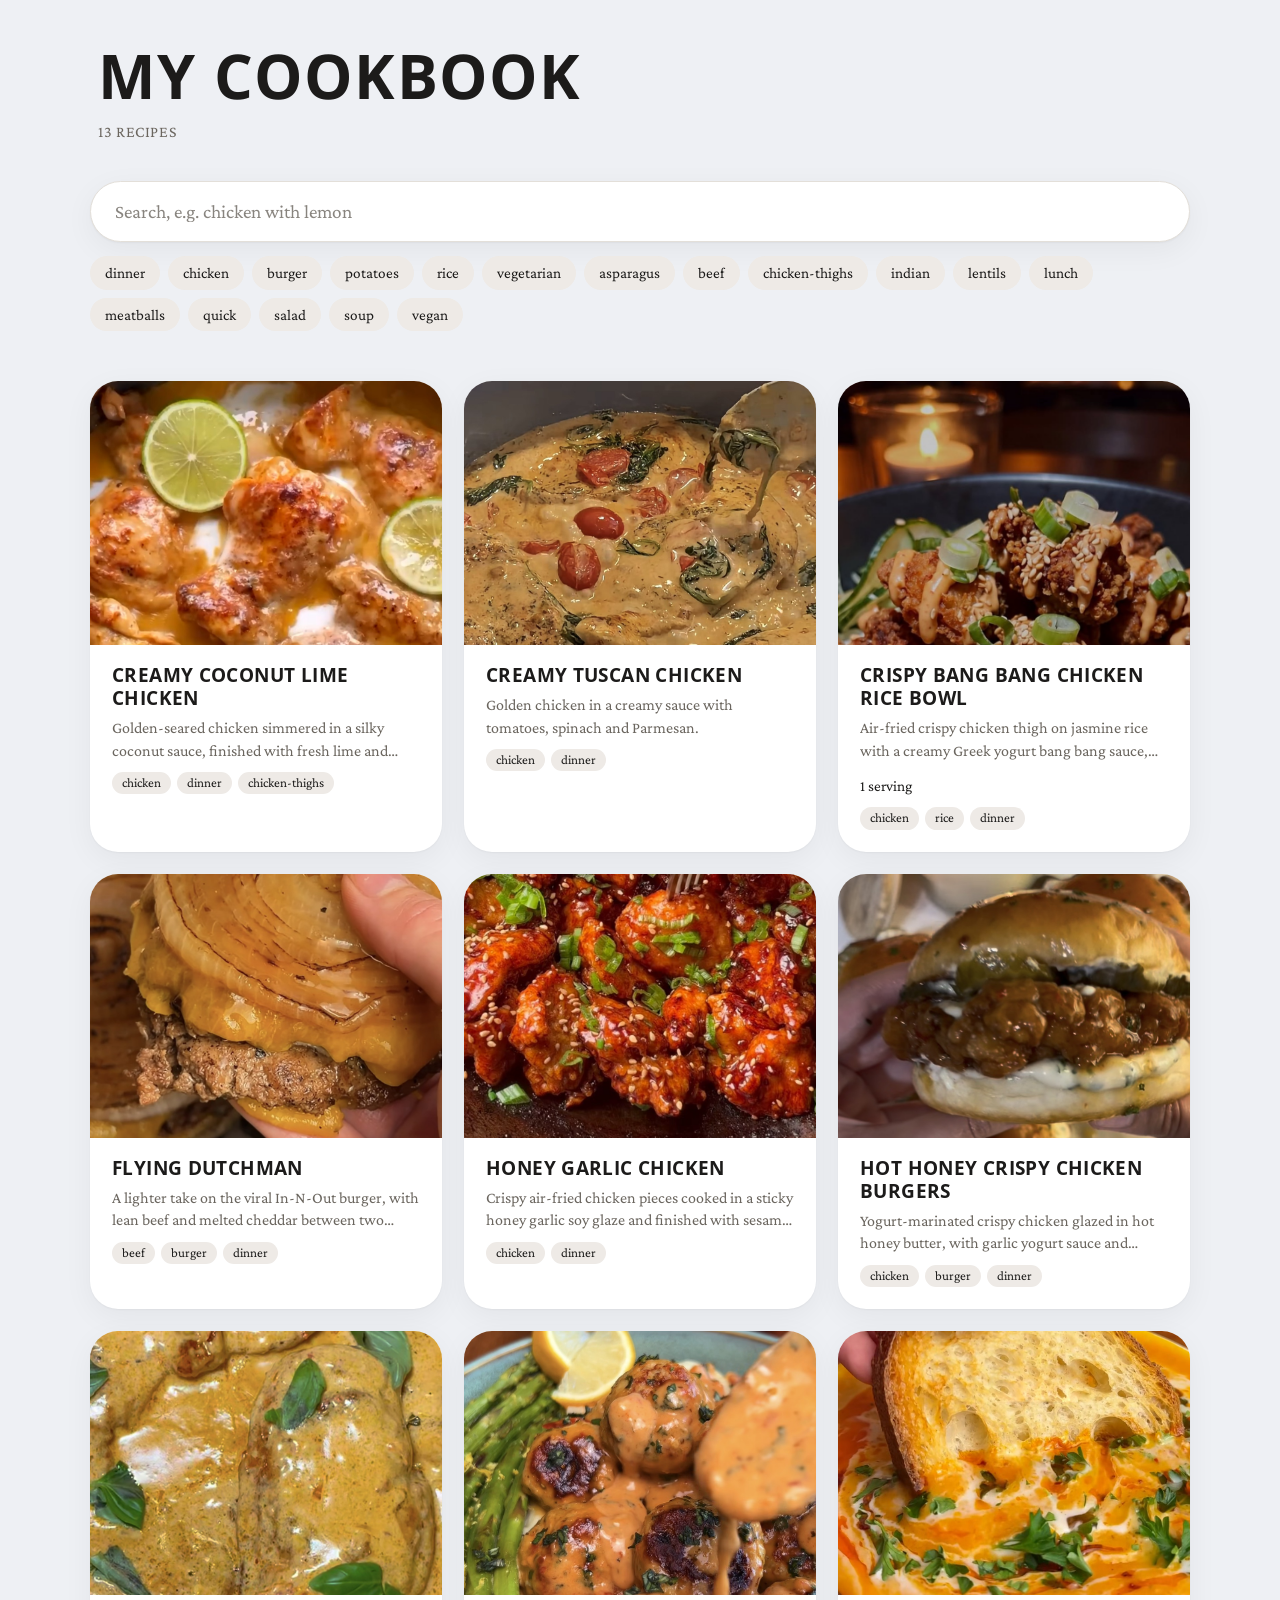
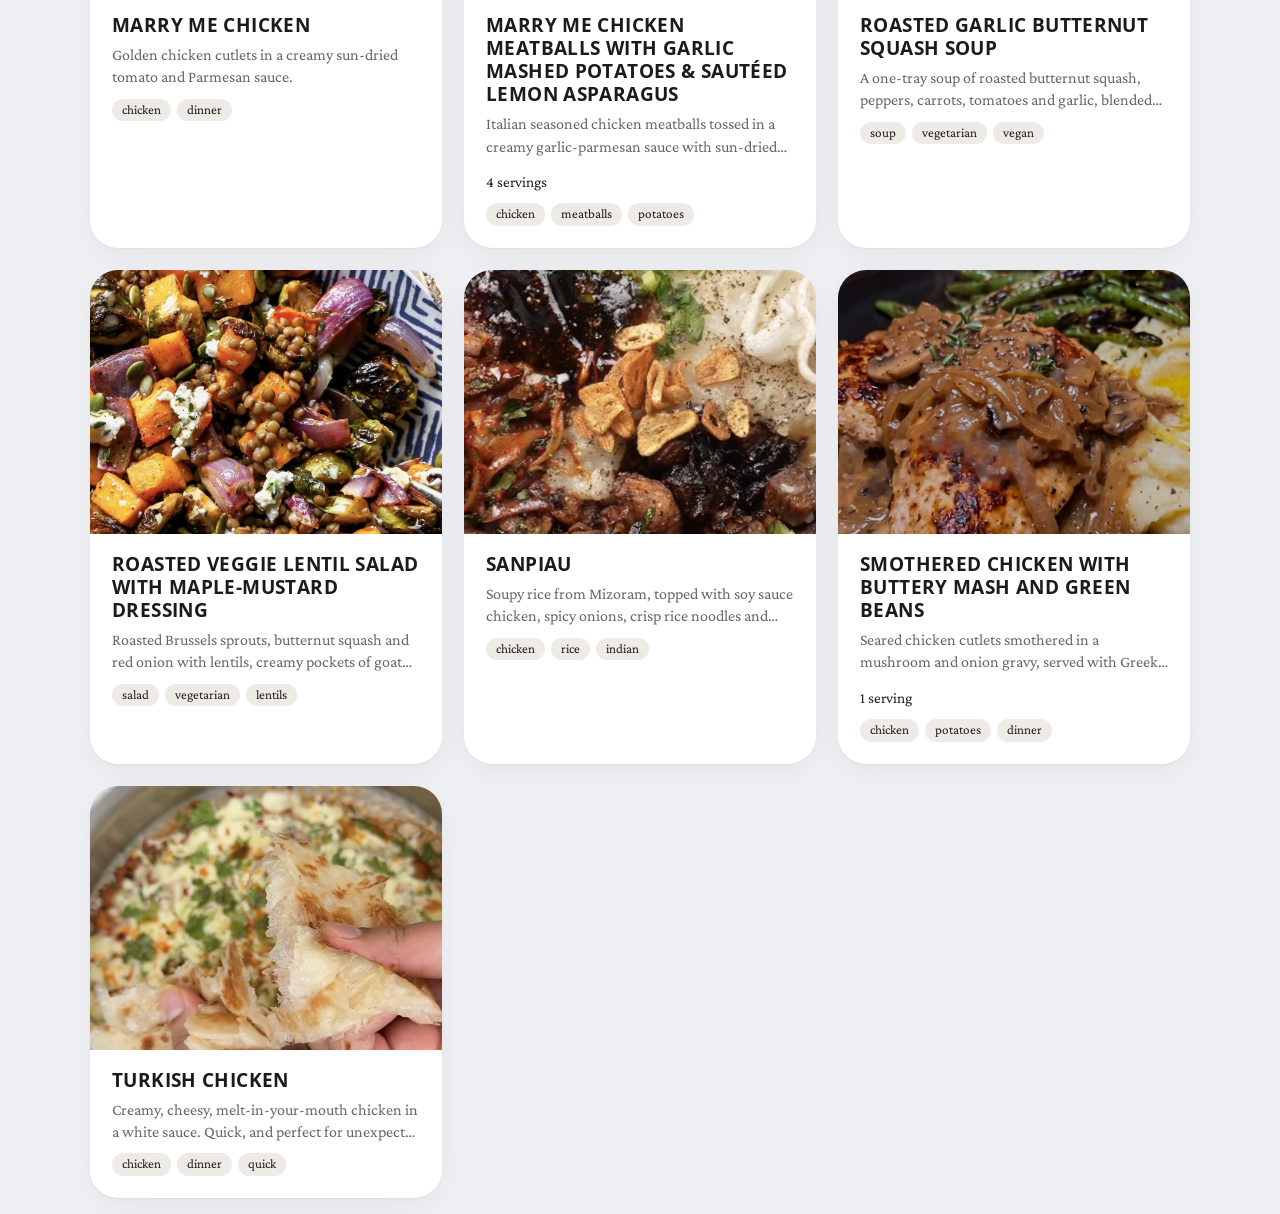
==== commit 37c943ef: "Add one pot chicken and mushroom rice bowl" ====
--- a/site/index.html
+++ b/site/index.html
@@ -7,7 +7,7 @@
 <meta name="description" content="Our collection of recipes">
 <link rel="preconnect" href="https://fonts.googleapis.com">
 <link rel="preconnect" href="https://fonts.gstatic.com" crossorigin>
-<link href="https://fonts.googleapis.com/css2?family=Crimson+Pro:ital,wght@0,400;0,500;0,600;1,400&family=Londrina+Solid&display=swap" rel="stylesheet">
+<link href="https://fonts.googleapis.com/css2?family=Crimson+Pro:ital,wght@0,400;0,500;0,600;1,400&family=Open+Sans:wght@600;700&display=swap" rel="stylesheet">
 <style>
 /* ---------- Tokens ---------- */
 :root {
@@ -21,7 +21,7 @@
   --accent: #4f6b35;
   --accent-ink: #ffffff;
   --shadow: 0 1px 2px rgba(20, 20, 20, 0.04), 0 8px 30px rgba(20, 20, 20, 0.05);
-  --display: "Londrina Solid", "Arial Narrow", Impact, sans-serif;
+  --display: "Open Sans", system-ui, "Segoe UI", Arial, sans-serif;
   --serif: "Crimson Pro", Georgia, "Times New Roman", serif;
 }
 
@@ -112,11 +112,11 @@
 
 .sheet-head h1 {
   font-family: var(--display);
-  font-weight: 400;
-  font-size: clamp(2.6rem, 7vw, 4.6rem);
-  line-height: 0.98;
-  text-transform: uppercase;
-  letter-spacing: 0.01em;
+  font-weight: 700;
+  font-size: clamp(1.9rem, 4.8vw, 3.2rem);
+  line-height: 1.08;
+  text-transform: uppercase;
+  letter-spacing: 0.02em;
   overflow-wrap: anywhere;
 }
 
@@ -269,10 +269,11 @@
 .masthead { padding: 28px 8px 10px; }
 .masthead h1 {
   font-family: var(--display);
-  font-weight: 400;
-  text-transform: uppercase;
-  font-size: clamp(3rem, 9vw, 5.6rem);
-  line-height: 0.95;
+  font-weight: 700;
+  text-transform: uppercase;
+  letter-spacing: 0.02em;
+  font-size: clamp(2.2rem, 6.5vw, 3.8rem);
+  line-height: 1.05;
 }
 .masthead p {
   margin-top: 12px;
@@ -354,16 +355,18 @@
 .card a:hover .thumb img { transform: scale(1.03); }
 .card .thumb .initial {
   font-family: var(--display);
-  font-size: 4.5rem;
+  font-weight: 700;
+  font-size: 4rem;
   color: var(--muted);
   opacity: 0.55;
 }
 .card .body { padding: 18px 22px 22px; }
 .card h2 {
   font-family: var(--display);
-  font-weight: 400;
-  font-size: 1.9rem;
-  line-height: 1.05;
+  font-weight: 700;
+  font-size: 1.2rem;
+  line-height: 1.2;
+  letter-spacing: 0.02em;
   text-transform: uppercase;
 }
 .card .desc {
@@ -445,12 +448,12 @@
   <div id="tags" class="tags" aria-label="Filter by tag"><button type="button" data-tag="dinner" aria-pressed="false">dinner</button><button type="button" data-tag="chicken" aria-pressed="false">chicken</button><button type="button" data-tag="burger" aria-pressed="false">burger</button><button type="button" data-tag="potatoes" aria-pressed="false">potatoes</button><button type="button" data-tag="rice" aria-pressed="false">rice</button><button type="button" data-tag="vegetarian" aria-pressed="false">vegetarian</button><button type="button" data-tag="asparagus" aria-pressed="false">asparagus</button><button type="button" data-tag="beef" aria-pressed="false">beef</button><button type="button" data-tag="chicken-thighs" aria-pressed="false">chicken-thighs</button><button type="button" data-tag="indian" aria-pressed="false">indian</button><button type="button" data-tag="lentils" aria-pressed="false">lentils</button><button type="button" data-tag="lunch" aria-pressed="false">lunch</button><button type="button" data-tag="meatballs" aria-pressed="false">meatballs</button><button type="button" data-tag="quick" aria-pressed="false">quick</button><button type="button" data-tag="salad" aria-pressed="false">salad</button><button type="button" data-tag="soup" aria-pressed="false">soup</button><button type="button" data-tag="vegan" aria-pressed="false">vegan</button></div>
   <p id="status" class="status" role="status" aria-live="polite"></p>
   <div id="grid" class="grid">
-    <article class="card" data-slug="creamy-coconut-lime-chicken"><a href="recipes/creamy-coconut-lime-chicken.html"><div class="thumb"><img src="images/creamy-coconut-lime-chicken.jpg" alt="" loading="lazy" decoding="async"></div><div class="body"><h2>Creamy Coconut Lime Chicken</h2><p class="desc">Golden-seared chicken simmered in a silky coconut sauce, finished with fresh lime and coriander.</p><div class="chips"><span>chicken</span><span>dinner</span><span>chicken-thighs</span></div></div></a></article><article class="card" data-slug="creamy-tuscan-chicken"><a href="recipes/creamy-tuscan-chicken.html"><div class="thumb"><img src="images/creamy-tuscan-chicken.jpg" alt="" loading="lazy" decoding="async"></div><div class="body"><h2>Creamy Tuscan Chicken</h2><p class="desc">Golden chicken in a creamy sauce with tomatoes, spinach and Parmesan.</p><div class="chips"><span>chicken</span><span>dinner</span></div></div></a></article><article class="card" data-slug="bang-bang-chicken-rice-bowl"><a href="recipes/bang-bang-chicken-rice-bowl.html"><div class="thumb"><img src="images/bang-bang-chicken-rice-bowl.jpg" alt="" loading="lazy" decoding="async"></div><div class="body"><h2>Crispy Bang Bang Chicken Rice Bowl</h2><p class="desc">Air-fried crispy chicken thigh on jasmine rice with a creamy Greek yogurt bang bang sauce, cucumber and scallions.</p><div class="facts"><span>1 serving</span></div><div class="chips"><span>chicken</span><span>rice</span><span>dinner</span></div></div></a></article><article class="card" data-slug="flying-dutchman"><a href="recipes/flying-dutchman.html"><div class="thumb"><img src="images/flying-dutchman.jpg" alt="" loading="lazy" decoding="async"></div><div class="body"><h2>Flying Dutchman</h2><p class="desc">A lighter take on the viral In-N-Out burger, with lean beef and melted cheddar between two grilled onion slices instead of a bun.</p><div class="chips"><span>beef</span><span>burger</span><span>dinner</span></div></div></a></article><article class="card" data-slug="honey-garlic-chicken"><a href="recipes/honey-garlic-chicken.html"><div class="thumb"><img src="images/honey-garlic-chicken.jpg" alt="" loading="lazy" decoding="async"></div><div class="body"><h2>Honey Garlic Chicken</h2><p class="desc">Crispy air-fried chicken pieces cooked in a sticky honey garlic soy glaze and finished with sesame seeds and green onions.</p><div class="chips"><span>chicken</span><span>dinner</span></div></div></a></article><article class="card" data-slug="hot-honey-crispy-chicken-burgers"><a href="recipes/hot-honey-crispy-chicken-burgers.html"><div class="thumb"><img src="images/hot-honey-crispy-chicken-burgers.jpg" alt="" loading="lazy" decoding="async"></div><div class="body"><h2>Hot Honey Crispy Chicken Burgers</h2><p class="desc">Yogurt-marinated crispy chicken glazed in hot honey butter, with garlic yogurt sauce and pickles.</p><div class="chips"><span>chicken</span><span>burger</span><span>dinner</span></div></div></a></article><article class="card" data-slug="marry-me-chicken"><a href="recipes/marry-me-chicken.html"><div class="thumb"><img src="images/marry-me-chicken.jpg" alt="" loading="lazy" decoding="async"></div><div class="body"><h2>Marry Me Chicken</h2><p class="desc">Golden chicken cutlets in a creamy sun-dried tomato and Parmesan sauce.</p><div class="chips"><span>chicken</span><span>dinner</span></div></div></a></article><article class="card" data-slug="marry-me-chicken-meatballs"><a href="recipes/marry-me-chicken-meatballs.html"><div class="thumb"><img src="images/marry-me-chicken-meatballs.jpg" alt="" loading="lazy" decoding="async"></div><div class="body"><h2>Marry Me Chicken Meatballs with Garlic Mashed Potatoes &amp; Sautéed Lemon Asparagus</h2><p class="desc">Italian seasoned chicken meatballs tossed in a creamy garlic-parmesan sauce with sun-dried tomatoes and fresh basil, served with garlic mashed potatoes and sautéed lemon asparagus.</p><div class="chips"><span>chicken</span><span>meatballs</span><span>potatoes</span></div></div></a></article><article class="card" data-slug="roasted-garlic-butternut-squash-soup"><a href="recipes/roasted-garlic-butternut-squash-soup.html"><div class="thumb"><img src="images/roasted-garlic-butternut-squash-soup.jpg" alt="" loading="lazy" decoding="async"></div><div class="body"><h2>Roasted Garlic Butternut Squash Soup</h2><p class="desc">A one-tray soup of roasted butternut squash, peppers, carrots, tomatoes and garlic, blended smooth and served with chili oil, coconut milk and sourdough.</p><div class="chips"><span>soup</span><span>vegetarian</span><span>vegan</span></div></div></a></article><article class="card" data-slug="roasted-veggie-lentil-salad"><a href="recipes/roasted-veggie-lentil-salad.html"><div class="thumb"><img src="images/roasted-veggie-lentil-salad.jpg" alt="" loading="lazy" decoding="async"></div><div class="body"><h2>Roasted Veggie Lentil Salad with Maple-Mustard Dressing</h2><p class="desc">Roasted Brussels sprouts, butternut squash and red onion with lentils, creamy pockets of goat cheese and a maple-mustard dressing.</p><div class="chips"><span>salad</span><span>vegetarian</span><span>lentils</span></div></div></a></article><article class="card" data-slug="sanpiau"><a href="recipes/sanpiau.html"><div class="thumb"><img src="images/sanpiau.jpg" alt="" loading="lazy" decoding="async"></div><div class="body"><h2>Sanpiau</h2><p class="desc">Soupy rice from Mizoram, topped with soy sauce chicken, spicy onions, crisp rice noodles and herbs.</p><div class="chips"><span>chicken</span><span>rice</span><span>indian</span></div></div></a></article><article class="card" data-slug="smothered-chicken-mash-green-beans"><a href="recipes/smothered-chicken-mash-green-beans.html"><div class="thumb"><img src="images/smothered-chicken-mash-green-beans.jpg" alt="" loading="lazy" decoding="async"></div><div class="body"><h2>Smothered Chicken with Buttery Mash and Green Beans</h2><p class="desc">Seared chicken cutlets smothered in a mushroom and onion gravy, served with Greek yogurt mash and blistered green beans.</p><div class="facts"><span>1 serving</span></div><div class="chips"><span>chicken</span><span>potatoes</span><span>dinner</span></div></div></a></article><article class="card" data-slug="turkish-chicken"><a href="recipes/turkish-chicken.html"><div class="thumb"><img src="images/turkish-chicken.jpg" alt="" loading="lazy" decoding="async"></div><div class="body"><h2>Turkish Chicken</h2><p class="desc">Creamy, cheesy, melt-in-your-mouth chicken in a white sauce. Quick, and perfect for unexpected guests.</p><div class="chips"><span>chicken</span><span>dinner</span><span>quick</span></div></div></a></article>
+    <article class="card" data-slug="creamy-coconut-lime-chicken"><a href="recipes/creamy-coconut-lime-chicken.html"><div class="thumb"><img src="images/creamy-coconut-lime-chicken.jpg" alt="" loading="lazy" decoding="async"></div><div class="body"><h2>Creamy Coconut Lime Chicken</h2><p class="desc">Golden-seared chicken simmered in a silky coconut sauce, finished with fresh lime and coriander.</p><div class="chips"><span>chicken</span><span>dinner</span><span>chicken-thighs</span></div></div></a></article><article class="card" data-slug="creamy-tuscan-chicken"><a href="recipes/creamy-tuscan-chicken.html"><div class="thumb"><img src="images/creamy-tuscan-chicken.jpg" alt="" loading="lazy" decoding="async"></div><div class="body"><h2>Creamy Tuscan Chicken</h2><p class="desc">Golden chicken in a creamy sauce with tomatoes, spinach and Parmesan.</p><div class="chips"><span>chicken</span><span>dinner</span></div></div></a></article><article class="card" data-slug="bang-bang-chicken-rice-bowl"><a href="recipes/bang-bang-chicken-rice-bowl.html"><div class="thumb"><img src="images/bang-bang-chicken-rice-bowl.jpg" alt="" loading="lazy" decoding="async"></div><div class="body"><h2>Crispy Bang Bang Chicken Rice Bowl</h2><p class="desc">Air-fried crispy chicken thigh on jasmine rice with a creamy Greek yogurt bang bang sauce, cucumber and scallions.</p><div class="facts"><span>1 serving</span></div><div class="chips"><span>chicken</span><span>rice</span><span>dinner</span></div></div></a></article><article class="card" data-slug="flying-dutchman"><a href="recipes/flying-dutchman.html"><div class="thumb"><img src="images/flying-dutchman.jpg" alt="" loading="lazy" decoding="async"></div><div class="body"><h2>Flying Dutchman</h2><p class="desc">A lighter take on the viral In-N-Out burger, with lean beef and melted cheddar between two grilled onion slices instead of a bun.</p><div class="chips"><span>beef</span><span>burger</span><span>dinner</span></div></div></a></article><article class="card" data-slug="honey-garlic-chicken"><a href="recipes/honey-garlic-chicken.html"><div class="thumb"><img src="images/honey-garlic-chicken.jpg" alt="" loading="lazy" decoding="async"></div><div class="body"><h2>Honey Garlic Chicken</h2><p class="desc">Crispy air-fried chicken pieces cooked in a sticky honey garlic soy glaze and finished with sesame seeds and green onions.</p><div class="chips"><span>chicken</span><span>dinner</span></div></div></a></article><article class="card" data-slug="hot-honey-crispy-chicken-burgers"><a href="recipes/hot-honey-crispy-chicken-burgers.html"><div class="thumb"><img src="images/hot-honey-crispy-chicken-burgers.jpg" alt="" loading="lazy" decoding="async"></div><div class="body"><h2>Hot Honey Crispy Chicken Burgers</h2><p class="desc">Yogurt-marinated crispy chicken glazed in hot honey butter, with garlic yogurt sauce and pickles.</p><div class="chips"><span>chicken</span><span>burger</span><span>dinner</span></div></div></a></article><article class="card" data-slug="marry-me-chicken"><a href="recipes/marry-me-chicken.html"><div class="thumb"><img src="images/marry-me-chicken.jpg" alt="" loading="lazy" decoding="async"></div><div class="body"><h2>Marry Me Chicken</h2><p class="desc">Golden chicken cutlets in a creamy sun-dried tomato and Parmesan sauce.</p><div class="chips"><span>chicken</span><span>dinner</span></div></div></a></article><article class="card" data-slug="marry-me-chicken-meatballs"><a href="recipes/marry-me-chicken-meatballs.html"><div class="thumb"><img src="images/marry-me-chicken-meatballs.jpg" alt="" loading="lazy" decoding="async"></div><div class="body"><h2>Marry Me Chicken Meatballs with Garlic Mashed Potatoes &amp; Sautéed Lemon Asparagus</h2><p class="desc">Italian seasoned chicken meatballs tossed in a creamy garlic-parmesan sauce with sun-dried tomatoes and fresh basil, served with garlic mashed potatoes and sautéed lemon asparagus.</p><div class="facts"><span>4 servings</span></div><div class="chips"><span>chicken</span><span>meatballs</span><span>potatoes</span></div></div></a></article><article class="card" data-slug="roasted-garlic-butternut-squash-soup"><a href="recipes/roasted-garlic-butternut-squash-soup.html"><div class="thumb"><img src="images/roasted-garlic-butternut-squash-soup.jpg" alt="" loading="lazy" decoding="async"></div><div class="body"><h2>Roasted Garlic Butternut Squash Soup</h2><p class="desc">A one-tray soup of roasted butternut squash, peppers, carrots, tomatoes and garlic, blended smooth and served with chili oil, coconut milk and sourdough.</p><div class="chips"><span>soup</span><span>vegetarian</span><span>vegan</span></div></div></a></article><article class="card" data-slug="roasted-veggie-lentil-salad"><a href="recipes/roasted-veggie-lentil-salad.html"><div class="thumb"><img src="images/roasted-veggie-lentil-salad.jpg" alt="" loading="lazy" decoding="async"></div><div class="body"><h2>Roasted Veggie Lentil Salad with Maple-Mustard Dressing</h2><p class="desc">Roasted Brussels sprouts, butternut squash and red onion with lentils, creamy pockets of goat cheese and a maple-mustard dressing.</p><div class="chips"><span>salad</span><span>vegetarian</span><span>lentils</span></div></div></a></article><article class="card" data-slug="sanpiau"><a href="recipes/sanpiau.html"><div class="thumb"><img src="images/sanpiau.jpg" alt="" loading="lazy" decoding="async"></div><div class="body"><h2>Sanpiau</h2><p class="desc">Soupy rice from Mizoram, topped with soy sauce chicken, spicy onions, crisp rice noodles and herbs.</p><div class="chips"><span>chicken</span><span>rice</span><span>indian</span></div></div></a></article><article class="card" data-slug="smothered-chicken-mash-green-beans"><a href="recipes/smothered-chicken-mash-green-beans.html"><div class="thumb"><img src="images/smothered-chicken-mash-green-beans.jpg" alt="" loading="lazy" decoding="async"></div><div class="body"><h2>Smothered Chicken with Buttery Mash and Green Beans</h2><p class="desc">Seared chicken cutlets smothered in a mushroom and onion gravy, served with Greek yogurt mash and blistered green beans.</p><div class="facts"><span>1 serving</span></div><div class="chips"><span>chicken</span><span>potatoes</span><span>dinner</span></div></div></a></article><article class="card" data-slug="turkish-chicken"><a href="recipes/turkish-chicken.html"><div class="thumb"><img src="images/turkish-chicken.jpg" alt="" loading="lazy" decoding="async"></div><div class="body"><h2>Turkish Chicken</h2><p class="desc">Creamy, cheesy, melt-in-your-mouth chicken in a white sauce. Quick, and perfect for unexpected guests.</p><div class="chips"><span>chicken</span><span>dinner</span><span>quick</span></div></div></a></article>
   </div>
   <p id="empty" class="empty" hidden>No recipe matches that search. Try fewer words.</p>
 </div>
 
-<script type="application/json" id="recipe-data">[{"slug": "creamy-coconut-lime-chicken", "title": "Creamy Coconut Lime Chicken", "description": "Golden-seared chicken simmered in a silky coconut sauce, finished with fresh lime and coriander.", "tags": ["chicken", "dinner", "chicken-thighs"], "ingredients": ["6–8 chicken thighs, or 4–5 breasts", "Paprika", "1 large shallot", "1 green chilli", "1 tbsp minced garlic", "1 tbsp minced ginger", "200 ml chicken stock", "400 ml coconut milk", "160 ml coconut cream", "1 tbsp dark soy sauce", "1 tbsp fish sauce", "Coriander", "Lime, zest and juice", "Olive oil, 1–2 tbsp", "Salt and pepper"], "steps": ["Heat 1–2 tbsp olive oil in a large pan. Add the chicken and season with salt, pepper and paprika. Cook on both sides until golden, then remove.", "Add the shallot and chilli and cook for 3–5 minutes over low heat. Stir through the ginger, garlic and lime zest and heat for 1–2 minutes.", "Pour in the stock, coconut milk and coconut cream. Keep a little cream back to top the chicken at the end.", "Mix in the soy sauce, return the chicken to the pan, cover and cook for 10–15 minutes over low heat, until the chicken is cooked through and the sauce has thickened.", "Serve with the fish sauce, lime juice, dollops of coconut cream, coriander and lime slices."]}, {"slug": "creamy-tuscan-chicken", "title": "Creamy Tuscan Chicken", "description": "Golden chicken in a creamy sauce with tomatoes, spinach and Parmesan.", "tags": ["chicken", "dinner"], "ingredients": ["3 chicken breasts, sliced in half", "Salt and pepper", "½ tsp smoked paprika", "1 tsp garlic powder", "1 tbsp Italian seasoning", "1 tsp dried parsley", "½ tsp chili flakes (optional)", "1 tbsp butter", "½ onion, diced", "3 garlic cloves, minced", "1 cup grape tomatoes, halved", "2 cups spinach", "1 cup heavy cream", "¼ cup Parmesan", "Salt and pepper", "Fresh parsley"], "steps": ["Season and cook the chicken until golden; set aside.", "Sauté the onion and garlic in butter.", "Add the tomatoes, then the spinach.", "Stir in the heavy cream and Parmesan until creamy.", "Season with salt and pepper, return the chicken to the pan, simmer for 2–3 minutes, garnish with parsley, and enjoy!"]}, {"slug": "bang-bang-chicken-rice-bowl", "title": "Crispy Bang Bang Chicken Rice Bowl", "description": "Air-fried crispy chicken thigh on jasmine rice with a creamy Greek yogurt bang bang sauce, cucumber and scallions.", "tags": ["chicken", "rice", "dinner"], "ingredients": ["⅓ cup plain nonfat Greek yogurt", "2 tsp honey", "1 tsp rice vinegar", "1 tsp sriracha", "1 tsp lime juice", "Pinch of salt", "8 oz (227 g) raw boneless, skinless chicken thigh", "2 tbsp cornstarch", "1 tsp garlic powder", "½ tsp smoked paprika", "1 tbsp olive oil", "1 cup cooked jasmine rice", "½ cucumber (150 g), thinly sliced", "2 scallions, sliced", "1 tsp sesame seeds", "Salt and black pepper, to taste"], "steps": ["Coat the chicken: Cut the chicken into chunks and pat dry. Toss with cornstarch, garlic powder, paprika, salt and pepper.", "Air fry evenly: Preheat to 400°F (200°C). Brush the chicken with oil and arrange in one layer. Air fry 12–15 minutes, shaking halfway, until crisp and 165°F (74°C) inside.", "Mix the sauce: Whisk the yogurt, honey, vinegar, sriracha, lime juice and salt until smooth.", "Prepare the toppings: Thinly slice the cucumber and scallions. Keep chilled.", "Warm the rice: Heat the cooked rice until steaming hot and spoon into a wide bowl.", "Build the bowl: Add the chicken, drizzle with sauce and scatter over the cucumber, scallions and sesame seeds."]}, {"slug": "flying-dutchman", "title": "Flying Dutchman", "description": "A lighter take on the viral In-N-Out burger, with lean beef and melted cheddar between two grilled onion slices instead of a bun.", "tags": ["beef", "burger", "dinner"], "ingredients": ["1 lb 93% lean ground beef", "3 large white or yellow onions (you may need extra to get enough thick middle slices)", "Low fat cheddar cheese slices", "Butter for frying (lighter than oil)", "Salt and pepper", "½ cup light mayo", "2 tbsp ketchup", "1–2 tbsp mustard", "Finely diced pickles", "1–2 tbsp pickle juice, depending on how thick you want it"], "steps": ["Cut thick rounds from the middle of your onions to make your onion buns.", "Form your beef into balls, season, and place on a hot skillet. Press flat and add salt and pepper. Let it cook until it looks almost cooked all the way through, then flip.", "Add American cheese and let it melt.", "Fry your onion slices in butter until golden and tender.", "Sandwich your cheesy burger patties between the onion slices, add your light burger sauce, and dig in!"]}, {"slug": "honey-garlic-chicken", "title": "Honey Garlic Chicken", "description": "Crispy air-fried chicken pieces cooked in a sticky honey garlic soy glaze and finished with sesame seeds and green onions.", "tags": ["chicken", "dinner"], "ingredients": ["Chicken breast", "Soy sauce", "Black pepper", "Egg", "Cornstarch", "Butter", "Soy sauce", "Garlic", "Sesame seeds", "Green onions", "Honey", "Water"], "steps": ["Mix the chicken breast pieces with soy sauce, black pepper and egg. Refrigerate.", "Add the cornstarch and mix. Cook the chicken in the air fryer. (The original fries it in oil.)", "Cook the air-fried chicken pieces in butter, soy sauce, garlic, sesame seeds, green onions, honey and water."]}, {"slug": "hot-honey-crispy-chicken-burgers", "title": "Hot Honey Crispy Chicken Burgers", "description": "Yogurt-marinated crispy chicken glazed in hot honey butter, with garlic yogurt sauce and pickles.", "tags": ["chicken", "burger", "dinner"], "ingredients": ["500 g chicken, cut into thin burger-sized pieces", "200 g Greek yogurt", "1 tbsp white vinegar", "2 tbsp hot sauce (optional)", "1 egg", "1 tbsp paprika", "1 tsp black pepper", "1 tbsp garlic powder", "1 tsp onion powder", "Pinch of salt", "1 cup chickpea flour", "1 cup cornflour", "Same seasonings as the chicken", "150 g Greek yogurt", "2 tbsp water", "1 tsp garlic powder", "½ tsp onion powder", "½ tsp black pepper", "Pinch of salt", "1 tbsp freshly chopped parsley", "Squeeze of lemon juice", "6–7 tbsp butter", "1 tbsp oil", "2 tbsp hot sauce (optional)", "3 tbsp honey", "4 burger buns (or sourdough bread)", "Pickles", "2 onions"], "steps": ["Marinate: Mix the Greek yogurt, vinegar, hot sauce, egg and chicken seasonings. Add the chicken and marinate for 30–40 minutes.", "Coat: Mix the chickpea flour, cornflour and seasonings. Coat each chicken piece in the flour mixture, dip back into the marinade, then coat in the flour again.", "Fry: Deep-fry (or shallow-fry) immediately in hot oil until golden, crispy and cooked through.", "Hot honey glaze: Melt the butter with the oil, then mix in the hot sauce and honey. Reserve some for the buns and coat the crispy chicken with the rest.", "Sauce: Mix all the sauce ingredients until smooth.", "Assemble: Spread garlic yogurt sauce on the buns, add the crispy chicken and pickles, then close the burgers. Brush the tops with the reserved hot honey glaze and serve with extra sauce. Fry onion rings as decoration."]}, {"slug": "marry-me-chicken", "title": "Marry Me Chicken", "description": "Golden chicken cutlets in a creamy sun-dried tomato and Parmesan sauce.", "tags": ["chicken", "dinner"], "ingredients": ["3 large boneless, skinless chicken breasts, or 6 chicken cutlets (about 2½ pounds total), patted dry", "Kosher salt (such as Diamond Crystal) and black pepper", "¼ cup all-purpose flour", "3 tablespoons extra-virgin olive oil, plus more as needed", "3 tablespoons unsalted butter", "3 garlic cloves, chopped", "1 tablespoon tomato paste", "1 teaspoon dried oregano", "Red-pepper flakes, to taste", "1 cup low-sodium chicken stock", "½ to ¾ cup heavy cream", "½ cup (1½ ounces) grated Parmesan", "⅓ cup sliced sun-dried tomatoes, packed in oil", "½ tablespoon chicken bouillon (optional, this is my modification)", "Fresh basil, for serving"], "steps": ["Slice each chicken breast in half horizontally.", "Season both sides of the chicken with salt and pepper.", "Coat the chicken with flour and shake off the excess. Transfer the chicken to a plate.", "Heat the oil in a large pan over medium-high. Once hot, reduce the heat to medium and add the butter.", "As soon as it melts, add the chicken and cook until golden, about 5 minutes each side. Flip the chicken and cook the other side until golden, 4–5 minutes. Do this in batches, adding more oil if needed. Transfer the cutlets to a plate.", "Reduce the heat to low, add the garlic and cook until fragrant, 1 to 2 minutes. Add the tomato paste, stirring until the color deepens, about 2 minutes. Add the oregano and red-pepper flakes, to taste.", "Increase the heat to medium, add the stock and bring to a simmer, scraping up any bits from the bottom of the pan, about 5 minutes.", "Add the cream, stirring, until it thickens slightly, about 3 minutes.", "Watch the cream closely, reducing the heat if necessary, to maintain a gentle simmer. Stir in the Parmesan and the sun-dried tomatoes. Add more cream, if you like, and season the sauce. This is where I like to add the chicken bouillon. It is optional, but it really adds a lot more flavor.", "Place the chicken back in the pan to warm through, about 4 minutes. Remove from the heat and scatter basil on top. Serve with your favorite sides."]}, {"slug": "marry-me-chicken-meatballs", "title": "Marry Me Chicken Meatballs with Garlic Mashed Potatoes & Sautéed Lemon Asparagus", "description": "Italian seasoned chicken meatballs tossed in a creamy garlic-parmesan sauce with sun-dried tomatoes and fresh basil, served with garlic mashed potatoes and sautéed lemon asparagus.", "tags": ["chicken", "meatballs", "potatoes", "asparagus", "dinner"], "ingredients": ["2 lb Yukon gold potatoes, peeled and diced", "3 garlic cloves, minced", "¼ cup butter", "¾ cup milk of choice", "¼ tsp + ⅛ tsp salt (plus extra for boiling the potatoes)", "Cracked black pepper, to taste", "1 bundle of asparagus", "Olive oil", "Salt", "Cracked black pepper", "Lemon zest"], "steps": ["Add the potatoes to a pot of cold water with a handful of salt. Cover and bring to a boil. Boil for 15–20 minutes or until the potatoes are tender.", "Heat the butter, milk and minced garlic together in a small pot over medium-low until the butter melts and it's warm throughout.", "Transfer the cooked potatoes to a large bowl and mash with a potato masher. Add the milk and butter mixture, salt and cracked pepper to taste. Continue mashing and mixing until smooth. (You can also use a handheld mixer to whip the potatoes.)", "Taste and adjust the seasonings, if needed.", "Add a splash of olive oil to a large skillet and heat over medium heat. Once hot, add the asparagus and sauté for 5–8 minutes or until just tender.", "Generously season with salt and pepper. Sprinkle lemon zest over the top and toss. (Sometimes we'll add a squeeze of lemon too!)"]}, {"slug": "roasted-garlic-butternut-squash-soup", "title": "Roasted Garlic Butternut Squash Soup", "description": "A one-tray soup of roasted butternut squash, peppers, carrots, tomatoes and garlic, blended smooth and served with chili oil, coconut milk and sourdough.", "tags": ["soup", "vegetarian", "vegan"], "ingredients": ["1 butternut squash, halved with seeds removed", "1 red onion, halved", "1 red bell pepper", "4 carrots, peeled", "2 heads garlic", "2–3 cups cherry tomatoes", "2–4 tbsp avocado or olive oil", "1 tsp each paprika, pepper and thyme", "Salt, to taste", "2 cups vegetable broth, plus more if needed", "Chili oil", "Coconut milk, for drizzling", "Fresh herbs", "Sourdough"], "steps": ["Preheat the oven to 425°F (220°C). Place the squash cut-side up on a baking tray and add the onion halves into the squash cavities. Place the bell pepper, carrots, garlic and cherry tomatoes on the tray.", "Drizzle everything with oil and season with salt, paprika, pepper and thyme. Try to rub the seasoning into the squash.", "Roast for 50–60 minutes, until everything is soft and caramelized.", "Scoop the squash out of the skin and add everything from the tray to a blender, including the roasted garlic (remove its skin) and the juices.", "Add the vegetable broth and blend until smooth.", "Warm the soup up however you like and adjust the seasonings as you see fit.", "Serve with chili oil, a drizzle of coconut milk, fresh herbs and some sourdough."]}, {"slug": "roasted-veggie-lentil-salad", "title": "Roasted Veggie Lentil Salad with Maple-Mustard Dressing", "description": "Roasted Brussels sprouts, butternut squash and red onion with lentils, creamy pockets of goat cheese and a maple-mustard dressing.", "tags": ["salad", "vegetarian", "lentils", "lunch"], "ingredients": ["1 cup brown or green lentils", "2 garlic cloves", "1 bay leaf", "1 lb Brussels sprouts", "4 cups peeled and cubed butternut squash", "1 small (or ½ large) red onion", "5 to 6 sprigs fresh thyme", "3 tbsp extra-virgin olive oil", "1 tsp ground coriander", "½ tsp paprika", "2 to 4 oz goat cheese", "¼ cup toasted pumpkin seeds", "2 tbsp apple cider vinegar", "1 tbsp maple syrup", "1 tbsp Dijon mustard", "¼ cup extra-virgin olive oil", "Kosher salt and cracked black pepper"], "steps": []}, {"slug": "sanpiau", "title": "Sanpiau", "description": "Soupy rice from Mizoram, topped with soy sauce chicken, spicy onions, crisp rice noodles and herbs.", "tags": ["chicken", "rice", "indian", "dinner"], "ingredients": ["250 g rice, soaked for 2–3 hours", "1.5 litres water, plus extra boiling water", "Chicken bouillon cubes or chicken stock, as needed", "Salt, to taste", "250 g boneless chicken, cubed", "4–5 garlic cloves, chopped", "1 medium onion, sliced", "1½ tbsp soy sauce", "Oil, for frying", "Onion, thinly sliced", "1 tsp red pepper flakes", "Black peppercorns, freshly roasted and crushed", "Salt, to taste", "Cilantro, chopped", "Hot oil, preferably from frying the chicken", "Long rice papadums or any rice papad (I used fried rice noodles)", "Green onions, chopped", "Fresh red chillies, thinly sliced", "Cilantro, chopped", "Fish sauce, to taste", "Extra crushed black pepper", "Fried garlic, optional"], "steps": ["Soak the rice for 2–3 hours, then drain. Add to a pressure cooker with 1.5 litres water, chicken bouillon (or stock) and salt. Cook for 3 whistles. Turn off the heat and let the pressure release naturally.", "Open the cooker and whisk or stir the rice to break down the grains. Add boiling water as needed and cook on low, stirring often, until the rice is completely soft, mushy and soupy. Adjust salt and keep warm.", "Heat oil over medium heat. Fry garlic and sliced onion until golden. Add the chicken and fry until golden and cooked through. Pour in the soy sauce, stir well and cook for another 2 minutes. Set aside, reserving some of the oil.", "Fry rice papad or dried rice noodles until crisp. In a dry pan, roast whole black peppercorns until fragrant, then crush them coarsely.", "Mix sliced onion, red pepper flakes, salt and freshly crushed pepper. Pour over a little hot oil or reserved chicken oil, toss well, then add chopped cilantro.", "Spoon the hot, soupy rice into a bowl. Top with soy sauce chicken, spicy onions, crisp papad or rice noodles, green onions, cilantro and red chillies. Finish with crushed black pepper, fish sauce and optional fried garlic. Serve hot!"]}, {"slug": "smothered-chicken-mash-green-beans", "title": "Smothered Chicken with Buttery Mash and Green Beans", "description": "Seared chicken cutlets smothered in a mushroom and onion gravy, served with Greek yogurt mash and blistered green beans.", "tags": ["chicken", "potatoes", "dinner"], "ingredients": ["1 cup chicken stock", "2 tsp cornstarch", "1 medium onion (150 g), thinly sliced", "4 oz (113 g) mushrooms, sliced", "2 sprigs fresh thyme", "1 tsp olive oil", "Salt and black pepper, to taste", "6 oz (170 g) raw boneless, skinless chicken breast", "8 oz (227 g) potatoes, peeled and cubed", "3 tbsp plain nonfat Greek yogurt", "1 tsp butter", "2 tsp olive oil", "1 cup green beans, trimmed", "½ tsp garlic powder", "½ tsp smoked paprika", "Fresh thyme, to finish"], "steps": ["Start the potatoes: Boil the potatoes in salted water for 15–20 minutes until tender. Drain and let them steam dry.", "Sear the chicken: Halve the breast into thin cutlets and season with garlic powder, paprika, salt and pepper. Brown in 2 tsp oil over medium-high heat, about 3 minutes per side. Transfer to a plate.", "Cook the vegetables: Add the remaining 1 tsp oil, the onion and the mushrooms. Cook for 6–8 minutes until softened and lightly browned.", "Finish the gravy: Whisk the cornstarch into the cold stock. Add it with the thyme and simmer until thickened. Return the chicken and simmer about 5 minutes, until 165°F (74°C) inside.", "Make the sides: Mash the potatoes with the yogurt and butter. Steam the beans in a skillet with a splash of water until tender-crisp, then evaporate the water and lightly blister them.", "Plate the meal: Remove the thyme stems. Serve the chicken and gravy with the mash and beans and finish with fresh thyme."]}, {"slug": "turkish-chicken", "title": "Turkish Chicken", "description": "Creamy, cheesy, melt-in-your-mouth chicken in a white sauce. Quick, and perfect for unexpected guests.", "tags": ["chicken", "dinner", "quick"], "ingredients": ["1 kg boneless chicken (5 pieces)", "200 g dahi (yogurt)", "1 tsp salt, or to taste", "1 tsp red chilli powder", "1 tsp black pepper powder", "1 tsp cumin (jeera) powder", "2 tsp paprika powder", "2 tbsp tomato paste", "2–3 tbsp ginger & garlic paste", "1 lemon", "2–3 cubes of butter, for cooking", "3–4 cubes of butter", "3 tbsp maida (all-purpose flour)", "1 cup milk", "1 tsp garlic granules", "½ tsp salt", "½ tsp chilli flakes", "½ tsp black pepper powder", "½ tsp oregano", "1 tsp parsley", "Mozzarella", "Parmesan", "Fresh parsley", "A little chilli flakes", "Toasted bread, pita, rice, crispy fries or laacha paratha"], "steps": ["Mix the chicken with the dahi, salt, red chilli powder, black pepper, cumin, paprika, tomato paste, ginger & garlic paste and the juice of the lemon. Mix well, cover and leave for 20–30 minutes for better flavour.", "Melt 2–3 cubes of butter in a pan, add the chicken and cook for 15–20 minutes on low-high heat.", "Melt 3–4 cubes of butter, add the maida and stir for 2–3 minutes on low-high heat.", "Add the milk and stir well. Add the garlic granules, salt, chilli flakes, black pepper, oregano and parsley, and mix until smooth.", "Pour the white sauce over the chicken.", "Add mozzarella and Parmesan, finish with fresh parsley and a little chilli flakes, and cook for only 4–5 minutes.", "Serve hot with toasted bread, pita, rice, crispy fries or laacha paratha."]}]</script>
+<script type="application/json" id="recipe-data">[{"slug": "creamy-coconut-lime-chicken", "title": "Creamy Coconut Lime Chicken", "description": "Golden-seared chicken simmered in a silky coconut sauce, finished with fresh lime and coriander.", "tags": ["chicken", "dinner", "chicken-thighs"], "ingredients": ["6–8 chicken thighs, or 4–5 breasts", "Paprika", "1 large shallot", "1 green chilli", "1 tbsp minced garlic", "1 tbsp minced ginger", "200 ml chicken stock", "400 ml coconut milk", "160 ml coconut cream", "1 tbsp dark soy sauce", "1 tbsp fish sauce", "Coriander", "Lime, zest and juice", "Olive oil, 1–2 tbsp", "Salt and pepper"], "steps": ["Heat 1–2 tbsp olive oil in a large pan. Add the chicken and season with salt, pepper and paprika. Cook on both sides until golden, then remove.", "Add the shallot and chilli and cook for 3–5 minutes over low heat. Stir through the ginger, garlic and lime zest and heat for 1–2 minutes.", "Pour in the stock, coconut milk and coconut cream. Keep a little cream back to top the chicken at the end.", "Mix in the soy sauce, return the chicken to the pan, cover and cook for 10–15 minutes over low heat, until the chicken is cooked through and the sauce has thickened.", "Serve with the fish sauce, lime juice, dollops of coconut cream, coriander and lime slices."]}, {"slug": "creamy-tuscan-chicken", "title": "Creamy Tuscan Chicken", "description": "Golden chicken in a creamy sauce with tomatoes, spinach and Parmesan.", "tags": ["chicken", "dinner"], "ingredients": ["3 chicken breasts, sliced in half", "Salt and pepper", "½ tsp smoked paprika", "1 tsp garlic powder", "1 tbsp Italian seasoning", "1 tsp dried parsley", "½ tsp chili flakes (optional)", "1 tbsp butter", "½ onion, diced", "3 garlic cloves, minced", "1 cup grape tomatoes, halved", "2 cups spinach", "1 cup heavy cream", "¼ cup Parmesan", "Salt and pepper", "Fresh parsley"], "steps": ["Season and cook the chicken until golden; set aside.", "Sauté the onion and garlic in butter.", "Add the tomatoes, then the spinach.", "Stir in the heavy cream and Parmesan until creamy.", "Season with salt and pepper, return the chicken to the pan, simmer for 2–3 minutes, garnish with parsley, and enjoy!"]}, {"slug": "bang-bang-chicken-rice-bowl", "title": "Crispy Bang Bang Chicken Rice Bowl", "description": "Air-fried crispy chicken thigh on jasmine rice with a creamy Greek yogurt bang bang sauce, cucumber and scallions.", "tags": ["chicken", "rice", "dinner"], "ingredients": ["⅓ cup plain nonfat Greek yogurt", "2 tsp honey", "1 tsp rice vinegar", "1 tsp sriracha", "1 tsp lime juice", "Pinch of salt", "8 oz (227 g) raw boneless, skinless chicken thigh", "2 tbsp cornstarch", "1 tsp garlic powder", "½ tsp smoked paprika", "1 tbsp olive oil", "1 cup cooked jasmine rice", "½ cucumber (150 g), thinly sliced", "2 scallions, sliced", "1 tsp sesame seeds", "Salt and black pepper, to taste"], "steps": ["Coat the chicken: Cut the chicken into chunks and pat dry. Toss with cornstarch, garlic powder, paprika, salt and pepper.", "Air fry evenly: Preheat to 400°F (200°C). Brush the chicken with oil and arrange in one layer. Air fry 12–15 minutes, shaking halfway, until crisp and 165°F (74°C) inside.", "Mix the sauce: Whisk the yogurt, honey, vinegar, sriracha, lime juice and salt until smooth.", "Prepare the toppings: Thinly slice the cucumber and scallions. Keep chilled.", "Warm the rice: Heat the cooked rice until steaming hot and spoon into a wide bowl.", "Build the bowl: Add the chicken, drizzle with sauce and scatter over the cucumber, scallions and sesame seeds."]}, {"slug": "flying-dutchman", "title": "Flying Dutchman", "description": "A lighter take on the viral In-N-Out burger, with lean beef and melted cheddar between two grilled onion slices instead of a bun.", "tags": ["beef", "burger", "dinner"], "ingredients": ["1 lb 93% lean ground beef", "3 large white or yellow onions (you may need extra to get enough thick middle slices)", "Low fat cheddar cheese slices", "Butter for frying (lighter than oil)", "Salt and pepper", "½ cup light mayo", "2 tbsp ketchup", "1–2 tbsp mustard", "Finely diced pickles", "1–2 tbsp pickle juice, depending on how thick you want it"], "steps": ["Cut thick rounds from the middle of your onions to make your onion buns.", "Form your beef into balls, season, and place on a hot skillet. Press flat and add salt and pepper. Let it cook until it looks almost cooked all the way through, then flip.", "Add American cheese and let it melt.", "Fry your onion slices in butter until golden and tender.", "Sandwich your cheesy burger patties between the onion slices, add your light burger sauce, and dig in!"]}, {"slug": "honey-garlic-chicken", "title": "Honey Garlic Chicken", "description": "Crispy air-fried chicken pieces cooked in a sticky honey garlic soy glaze and finished with sesame seeds and green onions.", "tags": ["chicken", "dinner"], "ingredients": ["Chicken breast", "Soy sauce", "Black pepper", "1 Egg", "Cornstarch", "Butter", "Soy sauce", "Garlic", "Sesame seeds", "Green onions", "Honey", "Water"], "steps": ["Mix the chicken breast pieces with soy sauce, black pepper and egg. Refrigerate in 15 min.", "Add the cornstarch to the mix. Cook the chicken in the air fryer. (The original fries it in oil.)", "Cook the air-fried chicken pieces in butter, soy sauce, garlic, sesame seeds, green onions, honey and water."]}, {"slug": "hot-honey-crispy-chicken-burgers", "title": "Hot Honey Crispy Chicken Burgers", "description": "Yogurt-marinated crispy chicken glazed in hot honey butter, with garlic yogurt sauce and pickles.", "tags": ["chicken", "burger", "dinner"], "ingredients": ["500 g chicken, cut into thin burger-sized pieces", "200 g Greek yogurt", "1 tbsp white vinegar", "2 tbsp hot sauce (optional)", "1 egg", "1 tbsp paprika", "1 tsp black pepper", "1 tbsp garlic powder", "1 tsp onion powder", "Pinch of salt", "1 cup chickpea flour", "1 cup cornflour", "Same seasonings as the chicken", "150 g Greek yogurt", "2 tbsp water", "1 tsp garlic powder", "½ tsp onion powder", "½ tsp black pepper", "Pinch of salt", "1 tbsp freshly chopped parsley", "Squeeze of lemon juice", "6–7 tbsp butter", "1 tbsp oil", "2 tbsp hot sauce (optional)", "3 tbsp honey", "4 burger buns (or sourdough bread)", "Pickles", "2 onions"], "steps": ["Marinate: Mix the Greek yogurt, vinegar, hot sauce, egg and chicken seasonings. Add the chicken and marinate for 30–40 minutes.", "Coat: Mix the chickpea flour, cornflour and seasonings. Coat each chicken piece in the flour mixture, dip back into the marinade, then coat in the flour again.", "Fry: Deep-fry (or shallow-fry) immediately in hot oil until golden, crispy and cooked through.", "Hot honey glaze: Melt the butter with the oil, then mix in the hot sauce and honey. Reserve some for the buns and coat the crispy chicken with the rest.", "Sauce: Mix all the sauce ingredients until smooth.", "Assemble: Spread garlic yogurt sauce on the buns, add the crispy chicken and pickles, then close the burgers. Brush the tops with the reserved hot honey glaze and serve with extra sauce. Fry onion rings as decoration."]}, {"slug": "marry-me-chicken", "title": "Marry Me Chicken", "description": "Golden chicken cutlets in a creamy sun-dried tomato and Parmesan sauce.", "tags": ["chicken", "dinner"], "ingredients": ["3 large boneless, skinless chicken breasts, or 6 chicken cutlets (about 2½ pounds total), patted dry", "Kosher salt (such as Diamond Crystal) and black pepper", "¼ cup all-purpose flour", "3 tablespoons extra-virgin olive oil, plus more as needed", "3 tablespoons unsalted butter", "3 garlic cloves, chopped", "1 tablespoon tomato paste", "1 teaspoon dried oregano", "Red-pepper flakes, to taste", "1 cup low-sodium chicken stock", "½ to ¾ cup heavy cream", "½ cup (1½ ounces) grated Parmesan", "⅓ cup sliced sun-dried tomatoes, packed in oil", "½ tablespoon chicken bouillon (optional, this is my modification)", "Fresh basil, for serving"], "steps": ["Slice each chicken breast in half horizontally.", "Season both sides of the chicken with salt and pepper.", "Coat the chicken with flour and shake off the excess. Transfer the chicken to a plate.", "Heat the oil in a large pan over medium-high. Once hot, reduce the heat to medium and add the butter.", "As soon as it melts, add the chicken and cook until golden, about 5 minutes each side. Flip the chicken and cook the other side until golden, 4–5 minutes. Do this in batches, adding more oil if needed. Transfer the cutlets to a plate.", "Reduce the heat to low, add the garlic and cook until fragrant, 1 to 2 minutes. Add the tomato paste, stirring until the color deepens, about 2 minutes. Add the oregano and red-pepper flakes, to taste.", "Increase the heat to medium, add the stock and bring to a simmer, scraping up any bits from the bottom of the pan, about 5 minutes.", "Add the cream, stirring, until it thickens slightly, about 3 minutes.", "Watch the cream closely, reducing the heat if necessary, to maintain a gentle simmer. Stir in the Parmesan and the sun-dried tomatoes. Add more cream, if you like, and season the sauce. This is where I like to add the chicken bouillon. It is optional, but it really adds a lot more flavor.", "Place the chicken back in the pan to warm through, about 4 minutes. Remove from the heat and scatter basil on top. Serve with your favorite sides."]}, {"slug": "marry-me-chicken-meatballs", "title": "Marry Me Chicken Meatballs with Garlic Mashed Potatoes & Sautéed Lemon Asparagus", "description": "Italian seasoned chicken meatballs tossed in a creamy garlic-parmesan sauce with sun-dried tomatoes and fresh basil, served with garlic mashed potatoes and sautéed lemon asparagus.", "tags": ["chicken", "meatballs", "potatoes", "asparagus", "dinner"], "ingredients": ["1 lb ground chicken", "¼ cup shredded parmesan", "¼ cup panko breadcrumbs", "½ white onion, finely diced", "2 garlic cloves, minced", "1 egg", "1 tbsp Italian seasoning", "½ tsp salt", "¼ tsp black pepper", "Olive oil, a small splash", "¼ cup white onion, finely diced", "½ cup jarred sun-dried tomatoes in oil, drained and chopped", "1 tbsp tomato paste", "3 garlic cloves, minced", "1½ cups chicken broth", "¾ cup heavy cream", "½ cup shredded parmesan", "1 tsp Italian seasoning", "¼–½ tsp red pepper flakes, depending on spice preference", "Fresh basil, thinly sliced", "2 lb Yukon gold potatoes, peeled and diced", "3 garlic cloves, minced", "¼ cup butter", "¾ cup milk of choice", "¼ tsp + ⅛ tsp salt (plus extra for boiling the potatoes)", "Cracked black pepper, to taste", "1 bundle of asparagus", "Olive oil", "Salt", "Cracked black pepper", "Lemon zest"], "steps": ["Heat the oven to 400°F (200°C) and grease a baking dish with cooking spray.", "Combine the meatball ingredients in a large bowl. Roll the mixture into 1-inch (2.5 cm) balls and place them in the baking dish. (You can also brown the meatballs in a skillet for a few minutes per side before baking.)", "Bake the meatballs for 15–20 minutes.", "While the meatballs bake, heat a splash of olive oil in a large skillet over medium heat. Cook the diced onion for 2–3 minutes until tender. Add the sun-dried tomatoes and garlic, stir in the tomato paste and cook for a few minutes.", "Add the broth, cream, parmesan, Italian seasoning and red pepper flakes. Simmer over medium-high heat for 5–7 minutes, stirring occasionally, until combined and slightly thickened. The sauce may look thin, but it thickens as it cools.", "Add the cooked meatballs to the skillet and toss to coat. Garnish with basil and serve.", "Add the potatoes to a pot of cold water with a handful of salt. Cover and bring to a boil. Boil for 15–20 minutes or until the potatoes are tender.", "Heat the butter, milk and minced garlic together in a small pot over medium-low until the butter melts and it's warm throughout.", "Transfer the cooked potatoes to a large bowl and mash with a potato masher. Add the milk and butter mixture, salt and cracked pepper to taste. Continue mashing and mixing until smooth. (You can also use a handheld mixer to whip the potatoes.)", "Taste and adjust the seasonings, if needed.", "Add a splash of olive oil to a large skillet and heat over medium heat. Once hot, add the asparagus and sauté for 5–8 minutes or until just tender.", "Generously season with salt and pepper. Sprinkle lemon zest over the top and toss. (Sometimes we'll add a squeeze of lemon too!)"]}, {"slug": "roasted-garlic-butternut-squash-soup", "title": "Roasted Garlic Butternut Squash Soup", "description": "A one-tray soup of roasted butternut squash, peppers, carrots, tomatoes and garlic, blended smooth and served with chili oil, coconut milk and sourdough.", "tags": ["soup", "vegetarian", "vegan"], "ingredients": ["1 butternut squash, halved with seeds removed", "1 red onion, halved", "1 red bell pepper", "4 carrots, peeled", "2 heads garlic", "2–3 cups cherry tomatoes", "2–4 tbsp avocado or olive oil", "1 tsp each paprika, pepper and thyme", "Salt, to taste", "2 cups vegetable broth, plus more if needed", "Chili oil", "Coconut milk, for drizzling", "Fresh herbs", "Sourdough"], "steps": ["Preheat the oven to 425°F (220°C). Place the squash cut-side up on a baking tray and add the onion halves into the squash cavities. Place the bell pepper, carrots, garlic and cherry tomatoes on the tray.", "Drizzle everything with oil and season with salt, paprika, pepper and thyme. Try to rub the seasoning into the squash.", "Roast for 50–60 minutes, until everything is soft and caramelized.", "Scoop the squash out of the skin and add everything from the tray to a blender, including the roasted garlic (remove its skin) and the juices.", "Add the vegetable broth and blend until smooth.", "Warm the soup up however you like and adjust the seasonings as you see fit.", "Serve with chili oil, a drizzle of coconut milk, fresh herbs and some sourdough."]}, {"slug": "roasted-veggie-lentil-salad", "title": "Roasted Veggie Lentil Salad with Maple-Mustard Dressing", "description": "Roasted Brussels sprouts, butternut squash and red onion with lentils, creamy pockets of goat cheese and a maple-mustard dressing.", "tags": ["salad", "vegetarian", "lentils", "lunch"], "ingredients": ["1 cup brown or green lentils", "2 garlic cloves", "1 bay leaf", "1 lb Brussels sprouts", "4 cups peeled and cubed butternut squash", "1 small (or ½ large) red onion", "5 to 6 sprigs fresh thyme", "3 tbsp extra-virgin olive oil", "1 tsp ground coriander", "½ tsp paprika", "2 to 4 oz goat cheese", "¼ cup toasted pumpkin seeds", "2 tbsp apple cider vinegar", "1 tbsp maple syrup", "1 tbsp Dijon mustard", "¼ cup extra-virgin olive oil", "Kosher salt and cracked black pepper"], "steps": []}, {"slug": "sanpiau", "title": "Sanpiau", "description": "Soupy rice from Mizoram, topped with soy sauce chicken, spicy onions, crisp rice noodles and herbs.", "tags": ["chicken", "rice", "indian", "dinner"], "ingredients": ["250 g rice, soaked for 2–3 hours", "1.5 litres water, plus extra boiling water", "Chicken bouillon cubes or chicken stock, as needed", "Salt, to taste", "250 g boneless chicken, cubed", "4–5 garlic cloves, chopped", "1 medium onion, sliced", "1½ tbsp soy sauce", "Oil, for frying", "Onion, thinly sliced", "1 tsp red pepper flakes", "Black peppercorns, freshly roasted and crushed", "Salt, to taste", "Cilantro, chopped", "Hot oil, preferably from frying the chicken", "Long rice papadums or any rice papad (I used fried rice noodles)", "Green onions, chopped", "Fresh red chillies, thinly sliced", "Cilantro, chopped", "Fish sauce, to taste", "Extra crushed black pepper", "Fried garlic, optional"], "steps": ["Soak the rice for 2–3 hours, then drain. Add to a pressure cooker with 1.5 litres water, chicken bouillon (or stock) and salt. Cook for 3 whistles. Turn off the heat and let the pressure release naturally.", "Open the cooker and whisk or stir the rice to break down the grains. Add boiling water as needed and cook on low, stirring often, until the rice is completely soft, mushy and soupy. Adjust salt and keep warm.", "Heat oil over medium heat. Fry garlic and sliced onion until golden. Add the chicken and fry until golden and cooked through. Pour in the soy sauce, stir well and cook for another 2 minutes. Set aside, reserving some of the oil.", "Fry rice papad or dried rice noodles until crisp. In a dry pan, roast whole black peppercorns until fragrant, then crush them coarsely.", "Mix sliced onion, red pepper flakes, salt and freshly crushed pepper. Pour over a little hot oil or reserved chicken oil, toss well, then add chopped cilantro.", "Spoon the hot, soupy rice into a bowl. Top with soy sauce chicken, spicy onions, crisp papad or rice noodles, green onions, cilantro and red chillies. Finish with crushed black pepper, fish sauce and optional fried garlic. Serve hot!"]}, {"slug": "smothered-chicken-mash-green-beans", "title": "Smothered Chicken with Buttery Mash and Green Beans", "description": "Seared chicken cutlets smothered in a mushroom and onion gravy, served with Greek yogurt mash and blistered green beans.", "tags": ["chicken", "potatoes", "dinner"], "ingredients": ["1 cup chicken stock", "2 tsp cornstarch", "1 medium onion (150 g), thinly sliced", "4 oz (113 g) mushrooms, sliced", "2 sprigs fresh thyme", "1 tsp olive oil", "Salt and black pepper, to taste", "6 oz (170 g) raw boneless, skinless chicken breast", "8 oz (227 g) potatoes, peeled and cubed", "3 tbsp plain nonfat Greek yogurt", "1 tsp butter", "2 tsp olive oil", "1 cup green beans, trimmed", "½ tsp garlic powder", "½ tsp smoked paprika", "Fresh thyme, to finish"], "steps": ["Start the potatoes: Boil the potatoes in salted water for 15–20 minutes until tender. Drain and let them steam dry.", "Sear the chicken: Halve the breast into thin cutlets and season with garlic powder, paprika, salt and pepper. Brown in 2 tsp oil over medium-high heat, about 3 minutes per side. Transfer to a plate.", "Cook the vegetables: Add the remaining 1 tsp oil, the onion and the mushrooms. Cook for 6–8 minutes until softened and lightly browned.", "Finish the gravy: Whisk the cornstarch into the cold stock. Add it with the thyme and simmer until thickened. Return the chicken and simmer about 5 minutes, until 165°F (74°C) inside.", "Make the sides: Mash the potatoes with the yogurt and butter. Steam the beans in a skillet with a splash of water until tender-crisp, then evaporate the water and lightly blister them.", "Plate the meal: Remove the thyme stems. Serve the chicken and gravy with the mash and beans and finish with fresh thyme."]}, {"slug": "turkish-chicken", "title": "Turkish Chicken", "description": "Creamy, cheesy, melt-in-your-mouth chicken in a white sauce. Quick, and perfect for unexpected guests.", "tags": ["chicken", "dinner", "quick"], "ingredients": ["1 kg boneless chicken (5 pieces)", "200 g dahi (yogurt)", "1 tsp salt, or to taste", "1 tsp red chilli powder", "1 tsp black pepper powder", "1 tsp cumin (jeera) powder", "2 tsp paprika powder", "2 tbsp tomato paste", "2–3 tbsp ginger & garlic paste", "1 lemon", "2–3 cubes of butter, for cooking", "3–4 cubes of butter", "3 tbsp maida (all-purpose flour)", "1 cup milk", "1 tsp garlic granules", "½ tsp salt", "½ tsp chilli flakes", "½ tsp black pepper powder", "½ tsp oregano", "1 tsp parsley", "Mozzarella", "Parmesan", "Fresh parsley", "A little chilli flakes", "Toasted bread, pita, rice, crispy fries or laacha paratha"], "steps": ["Mix the chicken with the dahi, salt, red chilli powder, black pepper, cumin, paprika, tomato paste, ginger & garlic paste and the juice of the lemon. Mix well, cover and leave for 20–30 minutes for better flavour.", "Melt 2–3 cubes of butter in a pan, add the chicken and cook for 15–20 minutes on low-high heat.", "Melt 3–4 cubes of butter, add the maida and stir for 2–3 minutes on low-high heat.", "Add the milk and stir well. Add the garlic granules, salt, chilli flakes, black pepper, oregano and parsley, and mix until smooth.", "Pour the white sauce over the chicken.", "Add mozzarella and Parmesan, finish with fresh parsley and a little chilli flakes, and cook for only 4–5 minutes.", "Serve hot with toasted bread, pita, rice, crispy fries or laacha paratha."]}]</script>
 <script>
 /* Cookbook search: understands plain sentences such as
    "I want to make a chicken recipe which has lemon".
